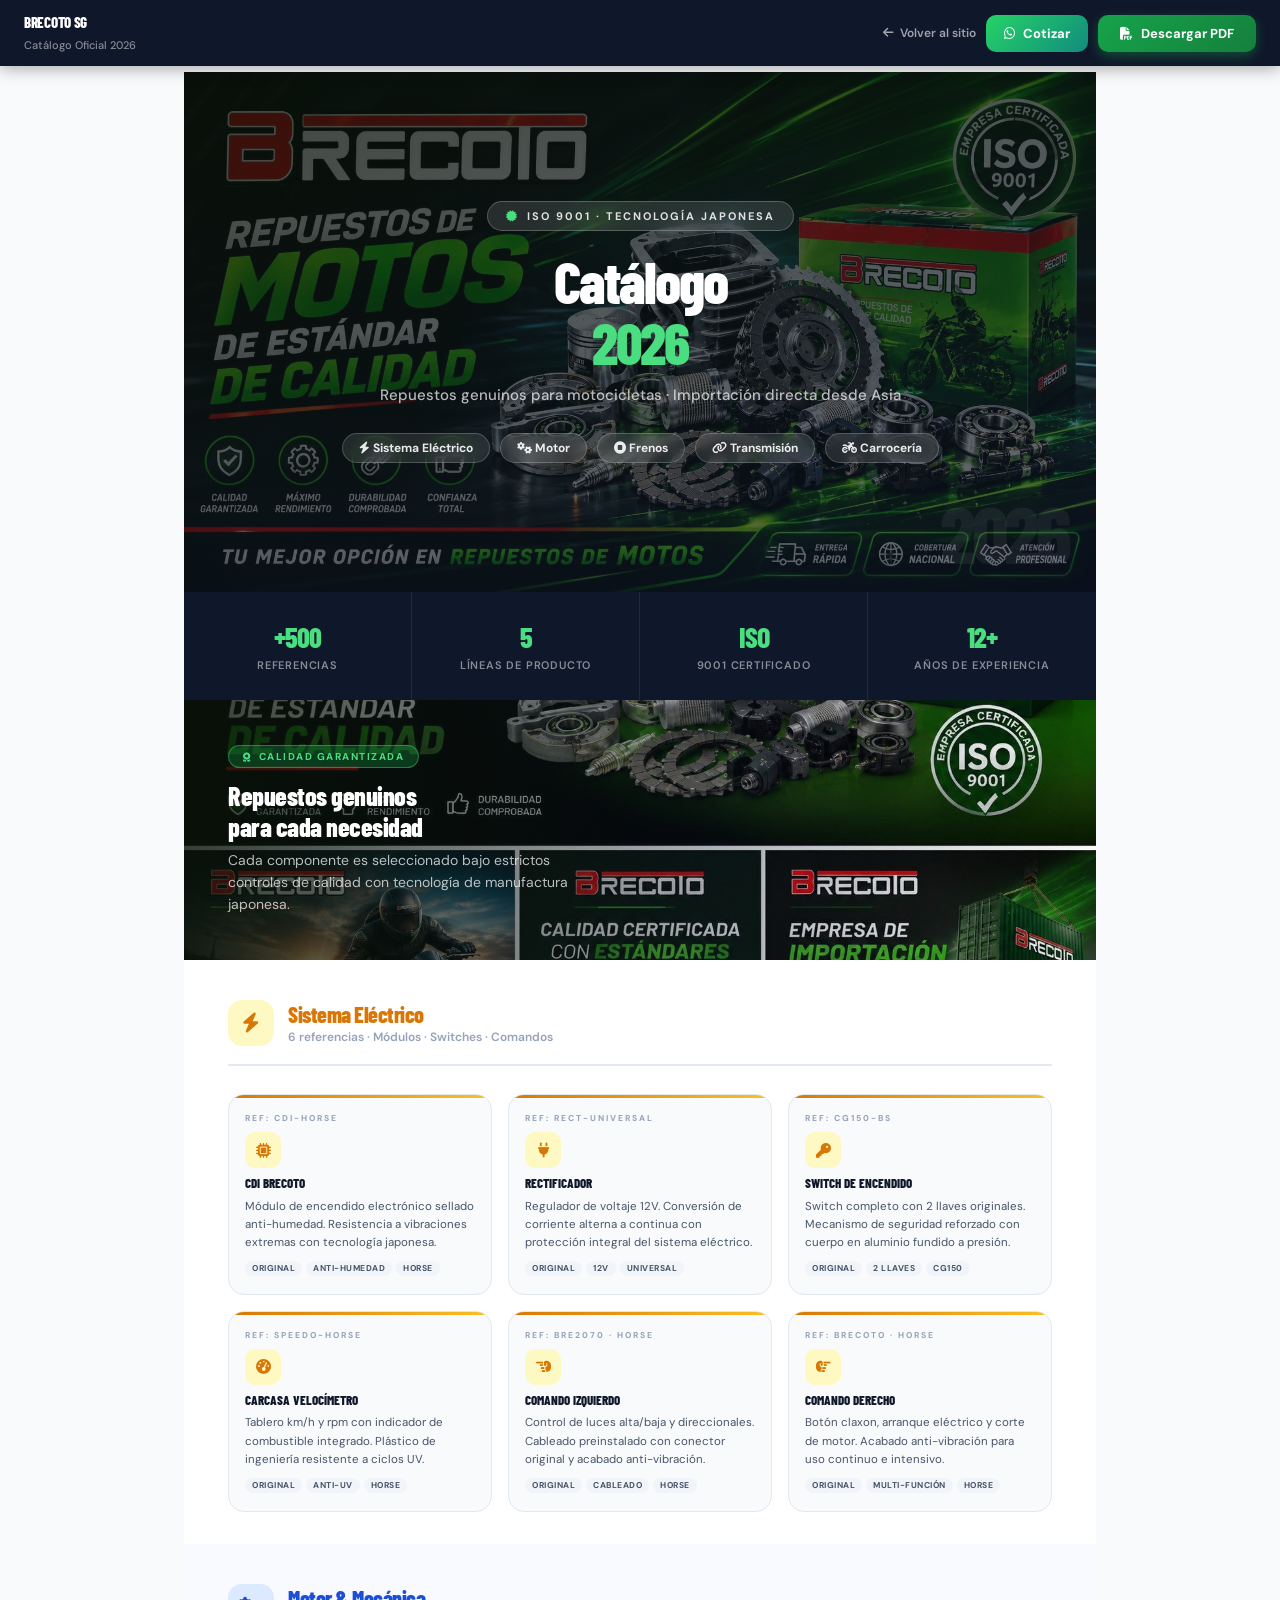
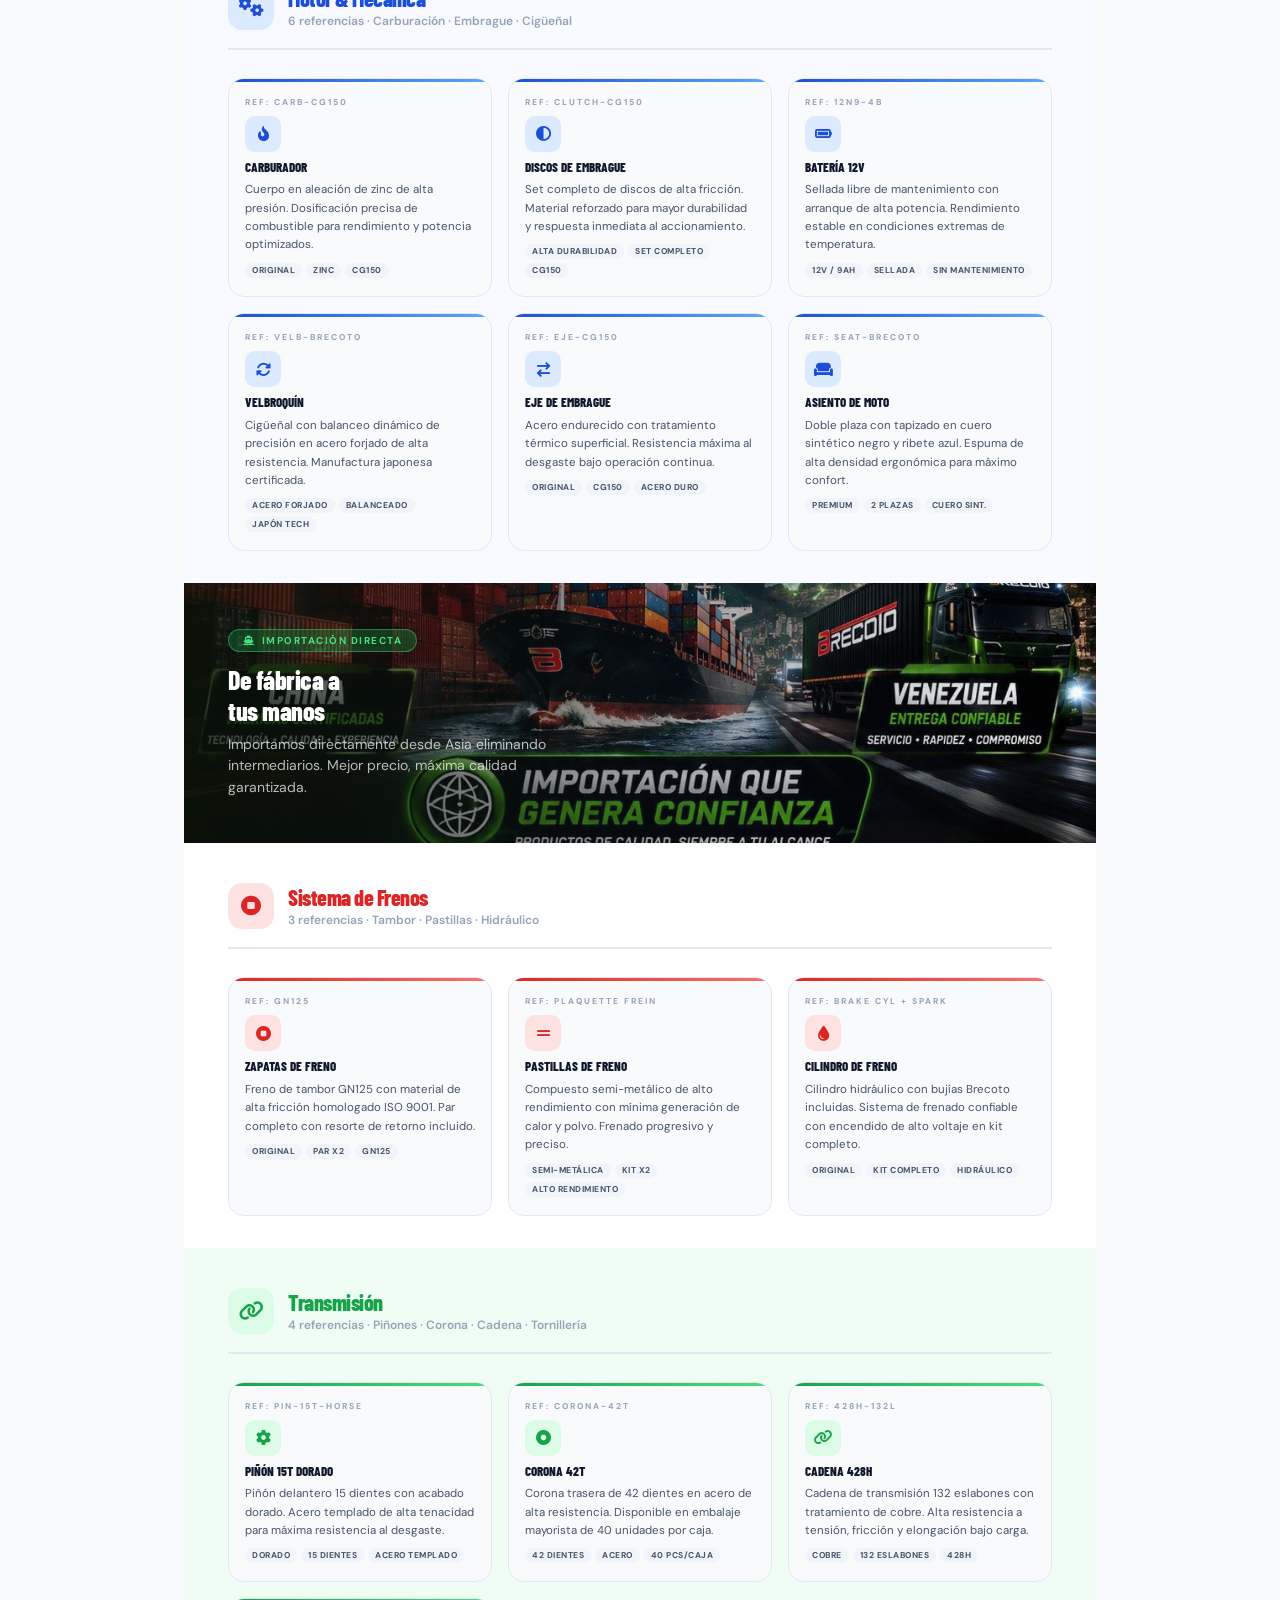
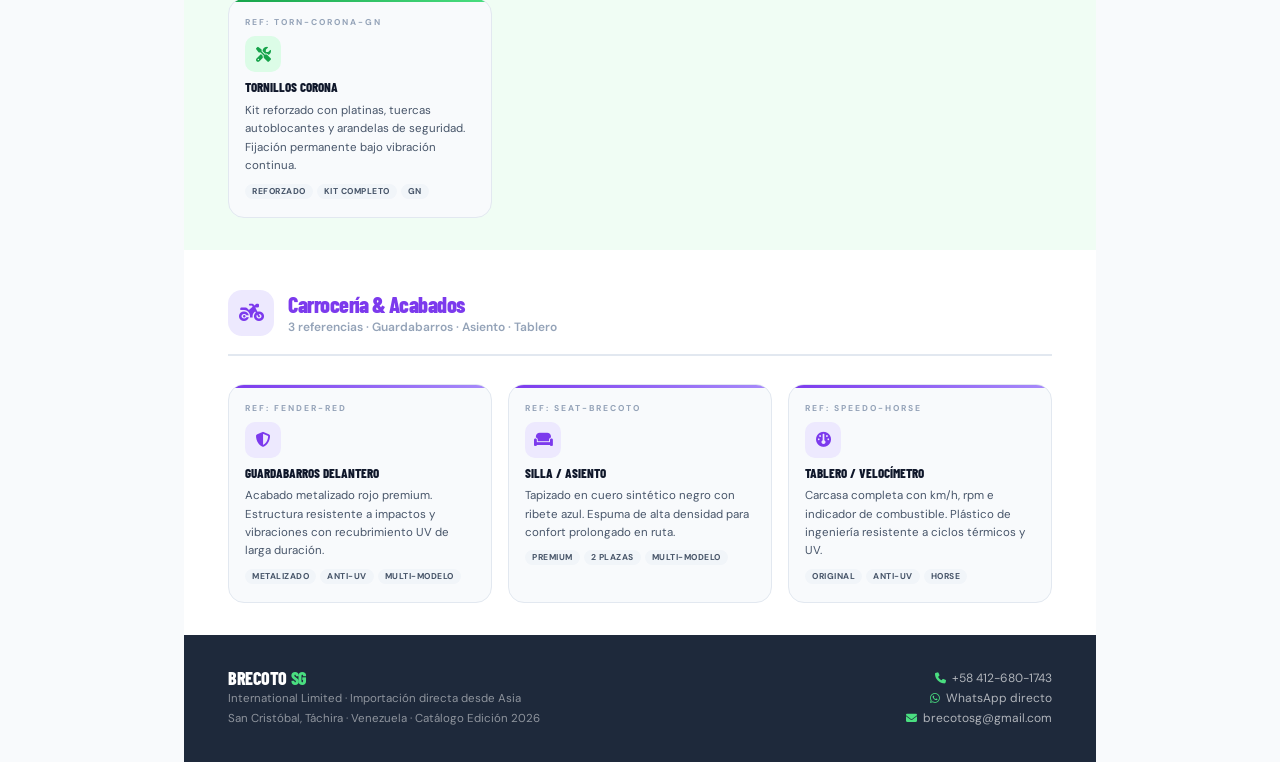
==== catalogo.html @ 3069112f "Upgrade fonts to Barlow Condensed + DM Sans for maximum visual impact - Headlines: Barlow Condensed " ====
<!DOCTYPE html>
<html lang="es">
<head>
<meta charset="UTF-8">
<meta name="viewport" content="width=device-width,initial-scale=1">
<title>Catálogo 2026 · BRECOTO SG International Limited</title>
<link rel="preconnect" href="https://fonts.googleapis.com">
<link href="https://fonts.googleapis.com/css2?family=Barlow+Condensed:wght@600;700;800;900&family=DM+Sans:opsz,wght@9..40,400;9..40,500;9..40,600;9..40,700&display=swap" rel="stylesheet">
<link rel="stylesheet" href="https://cdnjs.cloudflare.com/ajax/libs/font-awesome/6.5.0/css/all.min.css">
<style>
*{margin:0;padding:0;box-sizing:border-box;}
:root{
  --green:#16a34a;--green-d:#14532d;--green-l:#4ade80;
  --gold:#d97706;--gold-l:#fbbf24;
  --blue:#1d4ed8;--blue-l:#60a5fa;
  --red:#dc2626;--coral:#f87171;
  --purple:#7c3aed;--purple-l:#a78bfa;
  --ink:#0f172a;--ink2:#1e293b;--ink3:#475569;
  --gray:#94a3b8;--border:#e2e8f0;
  --bg:#f8fafc;--white:#fff;
}
body{font-family:'DM Sans',sans-serif;background:var(--bg);color:var(--ink);}

/* ── PRINT BAR (no aparece al imprimir) ── */
.print-bar{
  position:fixed;top:0;left:0;right:0;z-index:999;
  background:var(--ink);padding:12px 24px;
  display:flex;align-items:center;justify-content:space-between;gap:16px;
  box-shadow:0 2px 16px rgba(0,0,0,.35);
}
.print-bar-brand{display:flex;align-items:center;gap:10px;}
.print-bar-brand span{font-family:'Barlow Condensed',sans-serif;font-weight:800;font-size:15px;color:#fff;letter-spacing:-.3px;}
.print-bar-brand small{font-size:11px;color:rgba(255,255,255,.5);font-weight:500;}
.print-bar-actions{display:flex;gap:10px;align-items:center;}
.btn-pdf{
  display:inline-flex;align-items:center;gap:8px;
  background:linear-gradient(135deg,var(--green),#15803d);
  color:#fff;border:none;border-radius:10px;padding:10px 22px;
  font-family:'DM Sans',sans-serif;font-size:13px;font-weight:700;
  cursor:pointer;transition:all .2s;box-shadow:0 4px 12px rgba(22,163,74,.4);
}
.btn-pdf:hover{transform:translateY(-1px);box-shadow:0 6px 18px rgba(22,163,74,.5);}
.btn-wa{
  display:inline-flex;align-items:center;gap:8px;
  background:linear-gradient(135deg,#25d366,#128c7e);
  color:#fff;border:none;border-radius:10px;padding:10px 18px;
  font-family:'DM Sans',sans-serif;font-size:13px;font-weight:700;
  cursor:pointer;text-decoration:none;transition:all .2s;
}
.btn-wa:hover{transform:translateY(-1px);}
.btn-back{
  display:inline-flex;align-items:center;gap:6px;
  color:rgba(255,255,255,.6);font-size:12px;font-weight:600;
  text-decoration:none;transition:color .2s;
}
.btn-back:hover{color:#fff;}

/* ── CATALOG PAGES ── */
.catalog{padding-top:72px;}

/* PAGE */
.page{
  max-width:960px;margin:0 auto 0;padding:0 24px;
}
.page-inner{background:var(--white);border-radius:0;overflow:hidden;}

/* ── COVER ── */
.cover{
  position:relative;height:520px;display:flex;flex-direction:column;
  align-items:center;justify-content:center;text-align:center;overflow:hidden;
}
.cover-img{position:absolute;inset:0;width:100%;height:100%;object-fit:cover;}
.cover-overlay{
  position:absolute;inset:0;
  background:linear-gradient(160deg,rgba(10,20,10,.78) 0%,rgba(15,23,42,.62) 100%);
}
.cover-badge{
  position:relative;z-index:2;
  display:inline-flex;align-items:center;gap:8px;
  background:rgba(255,255,255,.12);border:1px solid rgba(255,255,255,.22);
  backdrop-filter:blur(8px);border-radius:999px;
  padding:7px 18px;font-size:11px;font-weight:700;color:rgba(255,255,255,.85);
  letter-spacing:2px;text-transform:uppercase;margin-bottom:20px;
}
.cover-badge i{color:var(--green-l);}
.cover h1{
  position:relative;z-index:2;
  font-family:'Barlow Condensed',sans-serif;font-size:clamp(36px,6vw,58px);font-weight:800;
  color:#fff;letter-spacing:-2px;line-height:1.05;margin-bottom:12px;
}
.cover h1 em{color:var(--green-l);font-style:normal;}
.cover-sub{
  position:relative;z-index:2;
  font-size:15px;color:rgba(255,255,255,.7);font-weight:500;margin-bottom:28px;
}
.cover-pills{position:relative;z-index:2;display:flex;gap:10px;flex-wrap:wrap;justify-content:center;}
.cover-pill{
  background:rgba(255,255,255,.1);border:1px solid rgba(255,255,255,.2);
  backdrop-filter:blur(6px);border-radius:999px;
  padding:6px 16px;font-size:12px;font-weight:700;color:rgba(255,255,255,.9);
}
.cover-year{
  position:absolute;bottom:20px;right:28px;z-index:2;
  font-family:'Barlow Condensed',sans-serif;font-size:80px;font-weight:800;
  color:rgba(255,255,255,.06);line-height:1;letter-spacing:-4px;
}

/* ── SECTION HEADER ── */
.cat-sec{padding:40px 44px 32px;}
.cat-sec-head{
  display:flex;align-items:center;gap:14px;margin-bottom:28px;
  padding-bottom:18px;border-bottom:2px solid var(--border);
}
.cat-sec-icon{
  width:46px;height:46px;border-radius:14px;
  display:flex;align-items:center;justify-content:center;font-size:20px;flex-shrink:0;
}
.cat-sec-title{font-family:'Barlow Condensed',sans-serif;font-size:22px;font-weight:800;letter-spacing:-.5px;}
.cat-sec-count{font-size:12px;font-weight:600;color:var(--gray);margin-top:2px;}

/* ── PRODUCT GRID ── */
.prod-grid{display:grid;grid-template-columns:repeat(3,1fr);gap:16px;}
.prod-card{
  border:1.5px solid var(--border);border-radius:16px;padding:18px 16px;
  position:relative;overflow:hidden;background:var(--bg);
}
.prod-card::before{
  content:'';position:absolute;top:0;left:0;right:0;height:3px;border-radius:16px 16px 0 0;
}
.prod-ref{font-size:8.5px;font-weight:700;letter-spacing:2px;text-transform:uppercase;color:var(--gray);margin-bottom:8px;}
.prod-icon-sm{width:36px;height:36px;border-radius:10px;display:flex;align-items:center;justify-content:center;font-size:15px;margin-bottom:8px;}
.prod-name{font-family:'Barlow Condensed',sans-serif;font-size:13px;font-weight:800;color:var(--ink);margin-bottom:6px;line-height:1.2;}
.prod-desc{font-size:11.5px;color:var(--ink3);line-height:1.6;margin-bottom:8px;}
.prod-tags{display:flex;gap:4px;flex-wrap:wrap;}
.prod-tag{font-size:8.5px;font-weight:700;letter-spacing:.5px;text-transform:uppercase;padding:2px 7px;border-radius:999px;background:#f1f5f9;color:var(--ink3);}

/* ── DIVIDER ── */
.page-div{height:32px;background:var(--bg);}

/* ── PHOTO BANNER ── */
.photo-strip{position:relative;height:260px;overflow:hidden;}
.photo-strip img{width:100%;height:100%;object-fit:cover;}
.photo-strip-overlay{
  position:absolute;inset:0;
  background:linear-gradient(90deg,rgba(10,20,10,.82) 0%,rgba(15,23,42,.3) 60%,transparent 100%);
  display:flex;align-items:center;padding:0 44px;
}
.photo-strip-txt h3{
  font-family:'Barlow Condensed',sans-serif;font-size:26px;font-weight:800;color:#fff;
  letter-spacing:-.5px;margin-bottom:8px;
}
.photo-strip-txt p{font-size:14px;color:rgba(255,255,255,.72);max-width:340px;line-height:1.55;}
.photo-strip-badge{
  display:inline-flex;align-items:center;gap:6px;margin-bottom:12px;
  background:rgba(22,163,74,.3);border:1px solid rgba(74,222,128,.4);
  border-radius:999px;padding:4px 14px;font-size:10px;font-weight:700;
  color:var(--green-l);letter-spacing:1.5px;text-transform:uppercase;
}

/* ── STATS ROW ── */
.stats-row{
  display:grid;grid-template-columns:repeat(4,1fr);gap:0;
  background:var(--ink);
}
.stat-cell{
  padding:28px 20px;text-align:center;border-right:1px solid rgba(255,255,255,.08);
}
.stat-cell:last-child{border-right:none;}
.stat-num{font-family:'Barlow Condensed',sans-serif;font-size:28px;font-weight:800;color:var(--green-l);letter-spacing:-1px;}
.stat-lbl{font-size:11px;font-weight:600;color:rgba(255,255,255,.5);text-transform:uppercase;letter-spacing:.8px;margin-top:4px;}

/* ── FOOTER PAGE ── */
.cat-footer{
  background:var(--ink2);padding:32px 44px;
  display:flex;align-items:center;justify-content:space-between;gap:20px;flex-wrap:wrap;
}
.cat-footer-brand{font-family:'Barlow Condensed',sans-serif;font-size:18px;font-weight:800;color:#fff;letter-spacing:-.3px;}
.cat-footer-brand span{color:var(--green-l);}
.cat-footer-info{font-size:11.5px;color:rgba(255,255,255,.5);line-height:1.8;}
.cat-footer-contacts{display:flex;flex-direction:column;gap:4px;text-align:right;}
.cat-footer-contacts a{font-size:12px;color:rgba(255,255,255,.65);text-decoration:none;display:flex;align-items:center;gap:6px;justify-content:flex-end;}
.cat-footer-contacts a i{color:var(--green-l);font-size:11px;}

/* ── COLOR THEMES per section ── */
.sec-electrico .cat-sec-icon{background:#fef9c3;color:var(--gold);}
.sec-electrico .cat-sec-title{color:var(--gold);}
.sec-electrico .prod-card::before{background:linear-gradient(90deg,var(--gold),var(--gold-l));}
.sec-electrico .prod-icon-sm{background:#fef9c3;color:var(--gold);}

.sec-motor .cat-sec-icon{background:#dbeafe;color:var(--blue);}
.sec-motor .cat-sec-title{color:var(--blue);}
.sec-motor .prod-card::before{background:linear-gradient(90deg,var(--blue),var(--blue-l));}
.sec-motor .prod-icon-sm{background:#dbeafe;color:var(--blue);}

.sec-frenos .cat-sec-icon{background:#fee2e2;color:var(--red);}
.sec-frenos .cat-sec-title{color:var(--red);}
.sec-frenos .prod-card::before{background:linear-gradient(90deg,var(--red),var(--coral));}
.sec-frenos .prod-icon-sm{background:#fee2e2;color:var(--red);}

.sec-transmision .cat-sec-icon{background:#dcfce7;color:var(--green);}
.sec-transmision .cat-sec-title{color:var(--green);}
.sec-transmision .prod-card::before{background:linear-gradient(90deg,var(--green),var(--green-l));}
.sec-transmision .prod-icon-sm{background:#dcfce7;color:var(--green);}

.sec-carroceria .cat-sec-icon{background:#ede9fe;color:var(--purple);}
.sec-carroceria .cat-sec-title{color:var(--purple);}
.sec-carroceria .prod-card::before{background:linear-gradient(90deg,var(--purple),var(--purple-l));}
.sec-carroceria .prod-icon-sm{background:#ede9fe;color:var(--purple);}

/* ══════════ PRINT STYLES ══════════ */
@media print{
  .print-bar{display:none!important;}
  .catalog{padding-top:0;}
  body{background:#fff;}
  .page{max-width:100%;padding:0;}
  .page-inner{border-radius:0;}
  .page-div{display:none;}
  .cat-sec{padding:28px 36px 22px;}
  .prod-grid{grid-template-columns:repeat(3,1fr);gap:12px;}
  .cover{height:420px;}
  .stats-row{break-inside:avoid;}
  .cat-sec{break-inside:avoid;}
  .photo-strip{height:200px;break-inside:avoid;}
  @page{margin:0;size:A4;}
}

@media(max-width:700px){
  .prod-grid{grid-template-columns:1fr 1fr;}
  .stats-row{grid-template-columns:1fr 1fr;}
  .cat-sec{padding:28px 24px 20px;}
  .photo-strip-overlay{padding:0 24px;}
  .cat-footer{flex-direction:column;text-align:center;}
  .cat-footer-contacts{text-align:center;}
  .cat-footer-contacts a{justify-content:center;}
}
@media(max-width:500px){
  .print-bar{flex-wrap:wrap;gap:8px;padding:10px 14px;}
  .print-bar-actions{gap:6px;flex-wrap:wrap;}
  .btn-pdf,.btn-wa{padding:8px 14px;font-size:12px;}
  .btn-back{font-size:11px;}
  .cover{height:280px;}
  .cover h1{font-size:clamp(28px,8vw,42px);letter-spacing:-1px;}
  .cover-sub{font-size:13px;}
  .cover-pills{gap:6px;}
  .cover-pill{font-size:10px;padding:4px 10px;}
  .stats-row{grid-template-columns:1fr 1fr;}
  .stat-cell{padding:18px 12px;}
  .stat-num{font-size:20px;}
  .prod-grid{grid-template-columns:1fr;}
  .cat-sec{padding:22px 16px 18px;}
  .cat-sec-title{font-size:18px;}
  .photo-strip{height:180px;}
  .photo-strip-txt h3{font-size:18px;}
  .photo-strip-overlay{padding:0 16px;}
  .cat-footer{padding:24px 20px;}
  .catalog{padding-top:100px;}
}
</style>
</head>
<body>

<!-- ── BARRA FIJA ── -->
<div class="print-bar">
  <div class="print-bar-brand">
    <div>
      <span>BRECOTO SG</span><br>
      <small>Catálogo Oficial 2026</small>
    </div>
  </div>
  <div class="print-bar-actions">
    <a href="index.html" class="btn-back"><i class="fas fa-arrow-left"></i> Volver al sitio</a>
    <a href="https://wa.me/584126801743?text=Hola%20BRECOTO%2C%20solicito%20el%20Cat%C3%A1logo%202026%20con%20precios%20mayoristas%20y%20disponibilidad%20de%20stock." target="_blank" class="btn-wa"><i class="fab fa-whatsapp"></i> Cotizar</a>
    <button class="btn-pdf" onclick="window.print()"><i class="fas fa-file-pdf"></i> Descargar PDF</button>
  </div>
</div>

<div class="catalog">
<div class="page">
<div class="page-inner">

  <!-- ══ PORTADA ══ -->
  <div class="cover">
    <img src="images/banner.jpg" alt="BRECOTO banner" class="cover-img">
    <div class="cover-overlay"></div>
    <div class="cover-badge"><i class="fas fa-certificate"></i> ISO 9001 · Tecnología Japonesa</div>
    <h1>Catálogo<br><em>2026</em></h1>
    <p class="cover-sub">Repuestos genuinos para motocicletas · Importación directa desde Asia</p>
    <div class="cover-pills">
      <span class="cover-pill"><i class="fas fa-bolt"></i> Sistema Eléctrico</span>
      <span class="cover-pill"><i class="fas fa-gears"></i> Motor</span>
      <span class="cover-pill"><i class="fas fa-circle-stop"></i> Frenos</span>
      <span class="cover-pill"><i class="fas fa-link"></i> Transmisión</span>
      <span class="cover-pill"><i class="fas fa-motorcycle"></i> Carrocería</span>
    </div>
    <div class="cover-year">2026</div>
  </div>

  <!-- ══ STATS ══ -->
  <div class="stats-row">
    <div class="stat-cell"><div class="stat-num">+500</div><div class="stat-lbl">Referencias</div></div>
    <div class="stat-cell"><div class="stat-num">5</div><div class="stat-lbl">Líneas de producto</div></div>
    <div class="stat-cell"><div class="stat-num">ISO</div><div class="stat-lbl">9001 Certificado</div></div>
    <div class="stat-cell"><div class="stat-num">12+</div><div class="stat-lbl">Años de experiencia</div></div>
  </div>

  <!-- ══ FOTO GALERÍA ══ -->
  <div class="photo-strip">
    <img src="images/galeria.jpg" alt="Galería de productos BRECOTO">
    <div class="photo-strip-overlay">
      <div class="photo-strip-txt">
        <div class="photo-strip-badge"><i class="fas fa-award"></i> Calidad Garantizada</div>
        <h3>Repuestos genuinos<br>para cada necesidad</h3>
        <p>Cada componente es seleccionado bajo estrictos controles de calidad con tecnología de manufactura japonesa.</p>
      </div>
    </div>
  </div>

  <!-- ══ ELÉCTRICO ══ -->
  <div class="cat-sec sec-electrico">
    <div class="cat-sec-head">
      <div class="cat-sec-icon"><i class="fas fa-bolt"></i></div>
      <div>
        <div class="cat-sec-title">Sistema Eléctrico</div>
        <div class="cat-sec-count">6 referencias · Módulos · Switches · Comandos</div>
      </div>
    </div>
    <div class="prod-grid">
      <div class="prod-card">
        <div class="prod-ref">REF: CDI-HORSE</div>
        <div class="prod-icon-sm"><i class="fas fa-microchip"></i></div>
        <div class="prod-name">CDI BRECOTO</div>
        <p class="prod-desc">Módulo de encendido electrónico sellado anti-humedad. Resistencia a vibraciones extremas con tecnología japonesa.</p>
        <div class="prod-tags"><span class="prod-tag">Original</span><span class="prod-tag">Anti-Humedad</span><span class="prod-tag">Horse</span></div>
      </div>
      <div class="prod-card">
        <div class="prod-ref">REF: RECT-UNIVERSAL</div>
        <div class="prod-icon-sm"><i class="fas fa-plug"></i></div>
        <div class="prod-name">RECTIFICADOR</div>
        <p class="prod-desc">Regulador de voltaje 12V. Conversión de corriente alterna a continua con protección integral del sistema eléctrico.</p>
        <div class="prod-tags"><span class="prod-tag">Original</span><span class="prod-tag">12V</span><span class="prod-tag">Universal</span></div>
      </div>
      <div class="prod-card">
        <div class="prod-ref">REF: CG150-BS</div>
        <div class="prod-icon-sm"><i class="fas fa-key"></i></div>
        <div class="prod-name">SWITCH DE ENCENDIDO</div>
        <p class="prod-desc">Switch completo con 2 llaves originales. Mecanismo de seguridad reforzado con cuerpo en aluminio fundido a presión.</p>
        <div class="prod-tags"><span class="prod-tag">Original</span><span class="prod-tag">2 Llaves</span><span class="prod-tag">CG150</span></div>
      </div>
      <div class="prod-card">
        <div class="prod-ref">REF: SPEEDO-HORSE</div>
        <div class="prod-icon-sm"><i class="fas fa-gauge-high"></i></div>
        <div class="prod-name">CARCASA VELOCÍMETRO</div>
        <p class="prod-desc">Tablero km/h y rpm con indicador de combustible integrado. Plástico de ingeniería resistente a ciclos UV.</p>
        <div class="prod-tags"><span class="prod-tag">Original</span><span class="prod-tag">Anti-UV</span><span class="prod-tag">Horse</span></div>
      </div>
      <div class="prod-card">
        <div class="prod-ref">REF: BRE2070 · HORSE</div>
        <div class="prod-icon-sm"><i class="fas fa-hand-point-left"></i></div>
        <div class="prod-name">COMANDO IZQUIERDO</div>
        <p class="prod-desc">Control de luces alta/baja y direccionales. Cableado preinstalado con conector original y acabado anti-vibración.</p>
        <div class="prod-tags"><span class="prod-tag">Original</span><span class="prod-tag">Cableado</span><span class="prod-tag">Horse</span></div>
      </div>
      <div class="prod-card">
        <div class="prod-ref">REF: BRECOTO · HORSE</div>
        <div class="prod-icon-sm"><i class="fas fa-hand-point-right"></i></div>
        <div class="prod-name">COMANDO DERECHO</div>
        <p class="prod-desc">Botón claxon, arranque eléctrico y corte de motor. Acabado anti-vibración para uso continuo e intensivo.</p>
        <div class="prod-tags"><span class="prod-tag">Original</span><span class="prod-tag">Multi-función</span><span class="prod-tag">Horse</span></div>
      </div>
    </div>
  </div>

  <!-- ══ MOTOR ══ -->
  <div class="cat-sec sec-motor" style="background:#f8faff;">
    <div class="cat-sec-head">
      <div class="cat-sec-icon"><i class="fas fa-gears"></i></div>
      <div>
        <div class="cat-sec-title">Motor & Mecánica</div>
        <div class="cat-sec-count">6 referencias · Carburación · Embrague · Cigüeñal</div>
      </div>
    </div>
    <div class="prod-grid">
      <div class="prod-card">
        <div class="prod-ref">REF: CARB-CG150</div>
        <div class="prod-icon-sm"><i class="fas fa-fire-flame-curved"></i></div>
        <div class="prod-name">CARBURADOR</div>
        <p class="prod-desc">Cuerpo en aleación de zinc de alta presión. Dosificación precisa de combustible para rendimiento y potencia optimizados.</p>
        <div class="prod-tags"><span class="prod-tag">Original</span><span class="prod-tag">Zinc</span><span class="prod-tag">CG150</span></div>
      </div>
      <div class="prod-card">
        <div class="prod-ref">REF: CLUTCH-CG150</div>
        <div class="prod-icon-sm"><i class="fas fa-circle-half-stroke"></i></div>
        <div class="prod-name">DISCOS DE EMBRAGUE</div>
        <p class="prod-desc">Set completo de discos de alta fricción. Material reforzado para mayor durabilidad y respuesta inmediata al accionamiento.</p>
        <div class="prod-tags"><span class="prod-tag">Alta Durabilidad</span><span class="prod-tag">Set Completo</span><span class="prod-tag">CG150</span></div>
      </div>
      <div class="prod-card">
        <div class="prod-ref">REF: 12N9-4B</div>
        <div class="prod-icon-sm"><i class="fas fa-battery-full"></i></div>
        <div class="prod-name">BATERÍA 12V</div>
        <p class="prod-desc">Sellada libre de mantenimiento con arranque de alta potencia. Rendimiento estable en condiciones extremas de temperatura.</p>
        <div class="prod-tags"><span class="prod-tag">12V / 9Ah</span><span class="prod-tag">Sellada</span><span class="prod-tag">Sin Mantenimiento</span></div>
      </div>
      <div class="prod-card">
        <div class="prod-ref">REF: VELB-BRECOTO</div>
        <div class="prod-icon-sm"><i class="fas fa-rotate"></i></div>
        <div class="prod-name">VELBROQUÍN</div>
        <p class="prod-desc">Cigüeñal con balanceo dinámico de precisión en acero forjado de alta resistencia. Manufactura japonesa certificada.</p>
        <div class="prod-tags"><span class="prod-tag">Acero Forjado</span><span class="prod-tag">Balanceado</span><span class="prod-tag">Japón Tech</span></div>
      </div>
      <div class="prod-card">
        <div class="prod-ref">REF: EJE-CG150</div>
        <div class="prod-icon-sm"><i class="fas fa-arrow-right-arrow-left"></i></div>
        <div class="prod-name">EJE DE EMBRAGUE</div>
        <p class="prod-desc">Acero endurecido con tratamiento térmico superficial. Resistencia máxima al desgaste bajo operación continua.</p>
        <div class="prod-tags"><span class="prod-tag">Original</span><span class="prod-tag">CG150</span><span class="prod-tag">Acero Duro</span></div>
      </div>
      <div class="prod-card">
        <div class="prod-ref">REF: SEAT-BRECOTO</div>
        <div class="prod-icon-sm"><i class="fas fa-couch"></i></div>
        <div class="prod-name">ASIENTO DE MOTO</div>
        <p class="prod-desc">Doble plaza con tapizado en cuero sintético negro y ribete azul. Espuma de alta densidad ergonómica para máximo confort.</p>
        <div class="prod-tags"><span class="prod-tag">Premium</span><span class="prod-tag">2 Plazas</span><span class="prod-tag">Cuero Sint.</span></div>
      </div>
    </div>
  </div>

  <!-- ══ FOTO IMPORTACIÓN ══ -->
  <div class="photo-strip">
    <img src="images/importacion.jpg" alt="Importación BRECOTO">
    <div class="photo-strip-overlay">
      <div class="photo-strip-txt">
        <div class="photo-strip-badge"><i class="fas fa-ship"></i> Importación Directa</div>
        <h3>De fábrica a<br>tus manos</h3>
        <p>Importamos directamente desde Asia eliminando intermediarios. Mejor precio, máxima calidad garantizada.</p>
      </div>
    </div>
  </div>

  <!-- ══ FRENOS ══ -->
  <div class="cat-sec sec-frenos">
    <div class="cat-sec-head">
      <div class="cat-sec-icon"><i class="fas fa-circle-stop"></i></div>
      <div>
        <div class="cat-sec-title">Sistema de Frenos</div>
        <div class="cat-sec-count">3 referencias · Tambor · Pastillas · Hidráulico</div>
      </div>
    </div>
    <div class="prod-grid">
      <div class="prod-card">
        <div class="prod-ref">REF: GN125</div>
        <div class="prod-icon-sm"><i class="fas fa-circle-stop"></i></div>
        <div class="prod-name">ZAPATAS DE FRENO</div>
        <p class="prod-desc">Freno de tambor GN125 con material de alta fricción homologado ISO 9001. Par completo con resorte de retorno incluido.</p>
        <div class="prod-tags"><span class="prod-tag">Original</span><span class="prod-tag">Par x2</span><span class="prod-tag">GN125</span></div>
      </div>
      <div class="prod-card">
        <div class="prod-ref">REF: PLAQUETTE FREIN</div>
        <div class="prod-icon-sm"><i class="fas fa-grip-lines"></i></div>
        <div class="prod-name">PASTILLAS DE FRENO</div>
        <p class="prod-desc">Compuesto semi-metálico de alto rendimiento con mínima generación de calor y polvo. Frenado progresivo y preciso.</p>
        <div class="prod-tags"><span class="prod-tag">Semi-Metálica</span><span class="prod-tag">Kit x2</span><span class="prod-tag">Alto Rendimiento</span></div>
      </div>
      <div class="prod-card">
        <div class="prod-ref">REF: BRAKE CYL + SPARK</div>
        <div class="prod-icon-sm"><i class="fas fa-droplet"></i></div>
        <div class="prod-name">CILINDRO DE FRENO</div>
        <p class="prod-desc">Cilindro hidráulico con bujías Brecoto incluidas. Sistema de frenado confiable con encendido de alto voltaje en kit completo.</p>
        <div class="prod-tags"><span class="prod-tag">Original</span><span class="prod-tag">Kit Completo</span><span class="prod-tag">Hidráulico</span></div>
      </div>
    </div>
  </div>

  <!-- ══ TRANSMISIÓN ══ -->
  <div class="cat-sec sec-transmision" style="background:#f0fdf4;">
    <div class="cat-sec-head">
      <div class="cat-sec-icon"><i class="fas fa-link"></i></div>
      <div>
        <div class="cat-sec-title">Transmisión</div>
        <div class="cat-sec-count">4 referencias · Piñones · Corona · Cadena · Tornillería</div>
      </div>
    </div>
    <div class="prod-grid">
      <div class="prod-card">
        <div class="prod-ref">REF: PIN-15T-HORSE</div>
        <div class="prod-icon-sm"><i class="fas fa-gear"></i></div>
        <div class="prod-name">PIÑÓN 15T DORADO</div>
        <p class="prod-desc">Piñón delantero 15 dientes con acabado dorado. Acero templado de alta tenacidad para máxima resistencia al desgaste.</p>
        <div class="prod-tags"><span class="prod-tag">Dorado</span><span class="prod-tag">15 Dientes</span><span class="prod-tag">Acero Templado</span></div>
      </div>
      <div class="prod-card">
        <div class="prod-ref">REF: CORONA-42T</div>
        <div class="prod-icon-sm"><i class="fas fa-circle-dot"></i></div>
        <div class="prod-name">CORONA 42T</div>
        <p class="prod-desc">Corona trasera de 42 dientes en acero de alta resistencia. Disponible en embalaje mayorista de 40 unidades por caja.</p>
        <div class="prod-tags"><span class="prod-tag">42 Dientes</span><span class="prod-tag">Acero</span><span class="prod-tag">40 PCS/Caja</span></div>
      </div>
      <div class="prod-card">
        <div class="prod-ref">REF: 428H-132L</div>
        <div class="prod-icon-sm"><i class="fas fa-link"></i></div>
        <div class="prod-name">CADENA 428H</div>
        <p class="prod-desc">Cadena de transmisión 132 eslabones con tratamiento de cobre. Alta resistencia a tensión, fricción y elongación bajo carga.</p>
        <div class="prod-tags"><span class="prod-tag">Cobre</span><span class="prod-tag">132 Eslabones</span><span class="prod-tag">428H</span></div>
      </div>
      <div class="prod-card">
        <div class="prod-ref">REF: TORN-CORONA-GN</div>
        <div class="prod-icon-sm"><i class="fas fa-screwdriver-wrench"></i></div>
        <div class="prod-name">TORNILLOS CORONA</div>
        <p class="prod-desc">Kit reforzado con platinas, tuercas autoblocantes y arandelas de seguridad. Fijación permanente bajo vibración continua.</p>
        <div class="prod-tags"><span class="prod-tag">Reforzado</span><span class="prod-tag">Kit Completo</span><span class="prod-tag">GN</span></div>
      </div>
    </div>
  </div>

  <!-- ══ CARROCERÍA ══ -->
  <div class="cat-sec sec-carroceria">
    <div class="cat-sec-head">
      <div class="cat-sec-icon"><i class="fas fa-motorcycle"></i></div>
      <div>
        <div class="cat-sec-title">Carrocería & Acabados</div>
        <div class="cat-sec-count">3 referencias · Guardabarros · Asiento · Tablero</div>
      </div>
    </div>
    <div class="prod-grid">
      <div class="prod-card">
        <div class="prod-ref">REF: FENDER-RED</div>
        <div class="prod-icon-sm"><i class="fas fa-shield-halved"></i></div>
        <div class="prod-name">GUARDABARROS DELANTERO</div>
        <p class="prod-desc">Acabado metalizado rojo premium. Estructura resistente a impactos y vibraciones con recubrimiento UV de larga duración.</p>
        <div class="prod-tags"><span class="prod-tag">Metalizado</span><span class="prod-tag">Anti-UV</span><span class="prod-tag">Multi-Modelo</span></div>
      </div>
      <div class="prod-card">
        <div class="prod-ref">REF: SEAT-BRECOTO</div>
        <div class="prod-icon-sm"><i class="fas fa-couch"></i></div>
        <div class="prod-name">SILLA / ASIENTO</div>
        <p class="prod-desc">Tapizado en cuero sintético negro con ribete azul. Espuma de alta densidad para confort prolongado en ruta.</p>
        <div class="prod-tags"><span class="prod-tag">Premium</span><span class="prod-tag">2 Plazas</span><span class="prod-tag">Multi-Modelo</span></div>
      </div>
      <div class="prod-card">
        <div class="prod-ref">REF: SPEEDO-HORSE</div>
        <div class="prod-icon-sm"><i class="fas fa-gauge"></i></div>
        <div class="prod-name">TABLERO / VELOCÍMETRO</div>
        <p class="prod-desc">Carcasa completa con km/h, rpm e indicador de combustible. Plástico de ingeniería resistente a ciclos térmicos y UV.</p>
        <div class="prod-tags"><span class="prod-tag">Original</span><span class="prod-tag">Anti-UV</span><span class="prod-tag">Horse</span></div>
      </div>
    </div>
  </div>

  <!-- ══ PIE DE CATÁLOGO ══ -->
  <div class="cat-footer">
    <div>
      <div class="cat-footer-brand">BRECOTO <span>SG</span></div>
      <div class="cat-footer-info">
        International Limited · Importación directa desde Asia<br>
        San Cristóbal, Táchira · Venezuela · Catálogo Edición 2026
      </div>
    </div>
    <div class="cat-footer-contacts">
      <a href="tel:+584126801743"><i class="fas fa-phone"></i> +58 412-680-1743</a>
      <a href="https://wa.me/584126801743" target="_blank"><i class="fab fa-whatsapp"></i> WhatsApp directo</a>
      <a href="mailto:brecotosg@gmail.com"><i class="fas fa-envelope"></i> brecotosg@gmail.com</a>
    </div>
  </div>

</div><!-- /page-inner -->
</div><!-- /page -->
</div><!-- /catalog -->

</body>
</html>
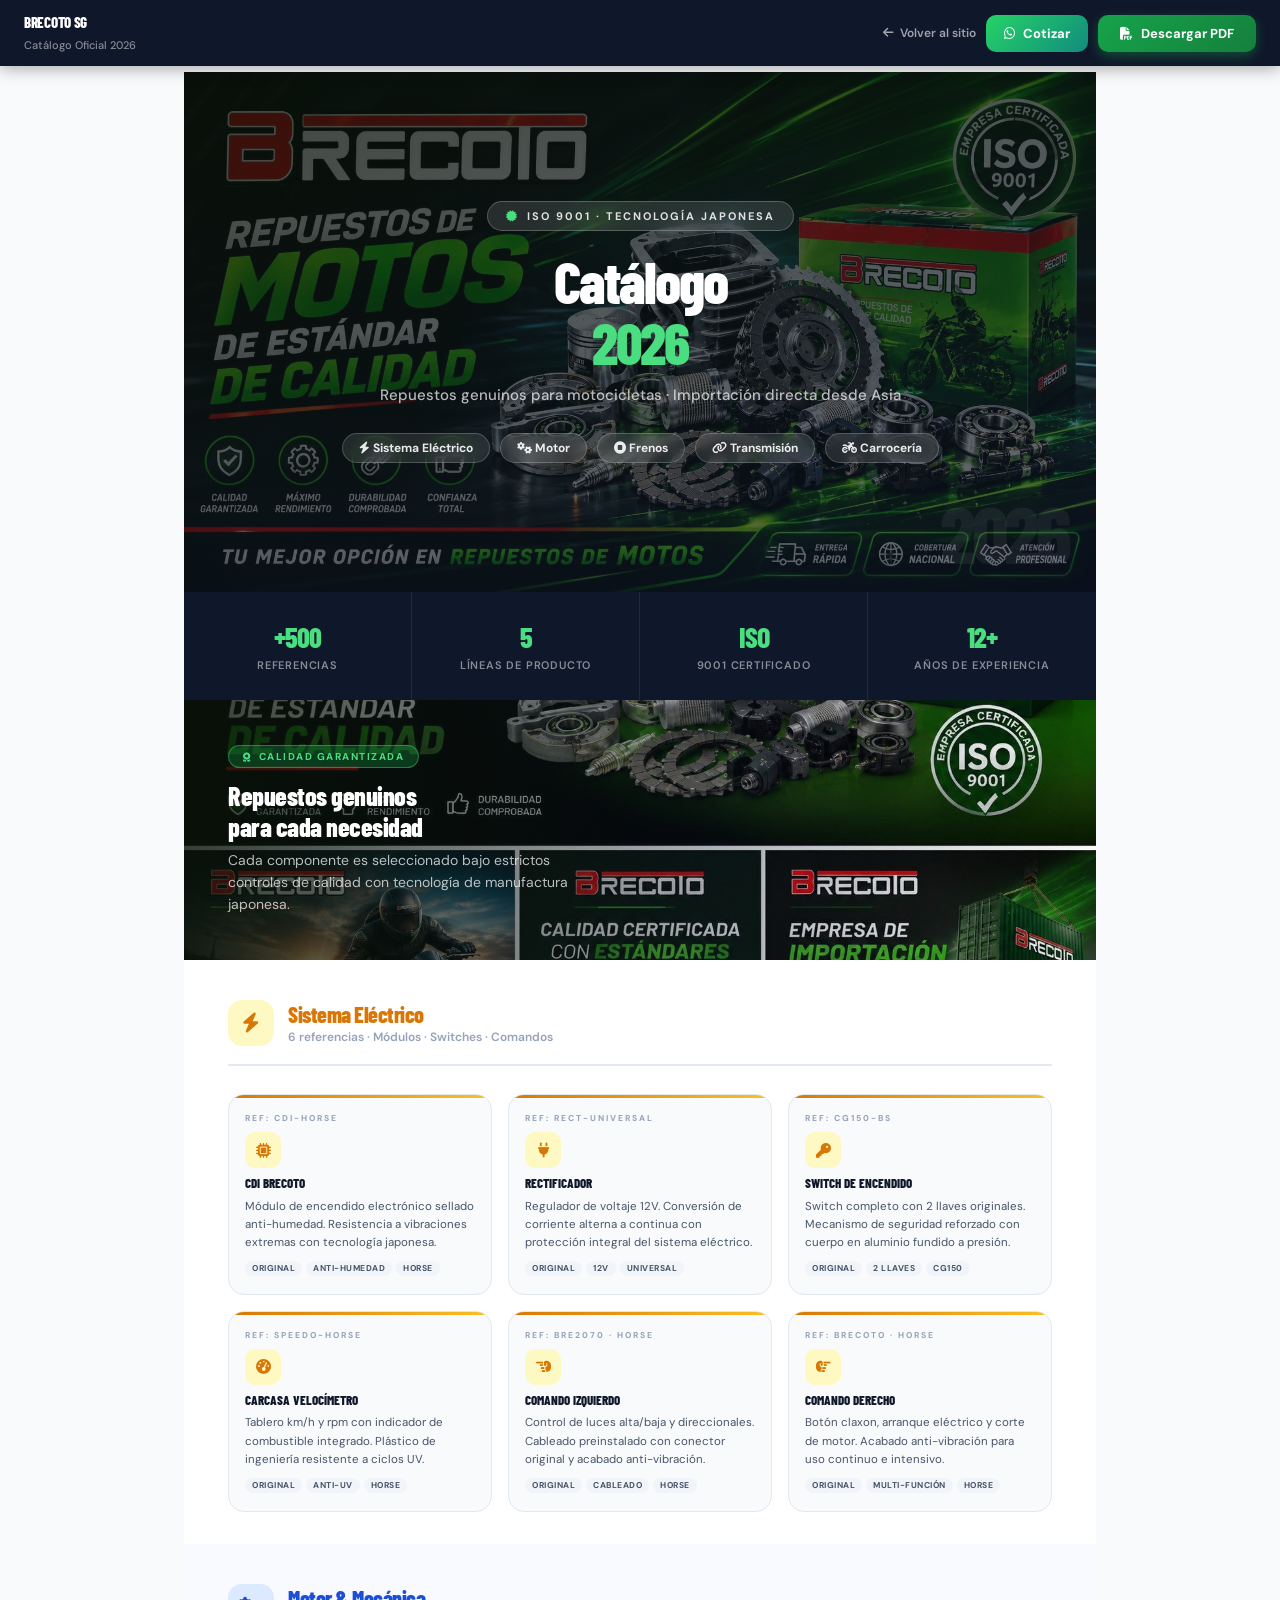
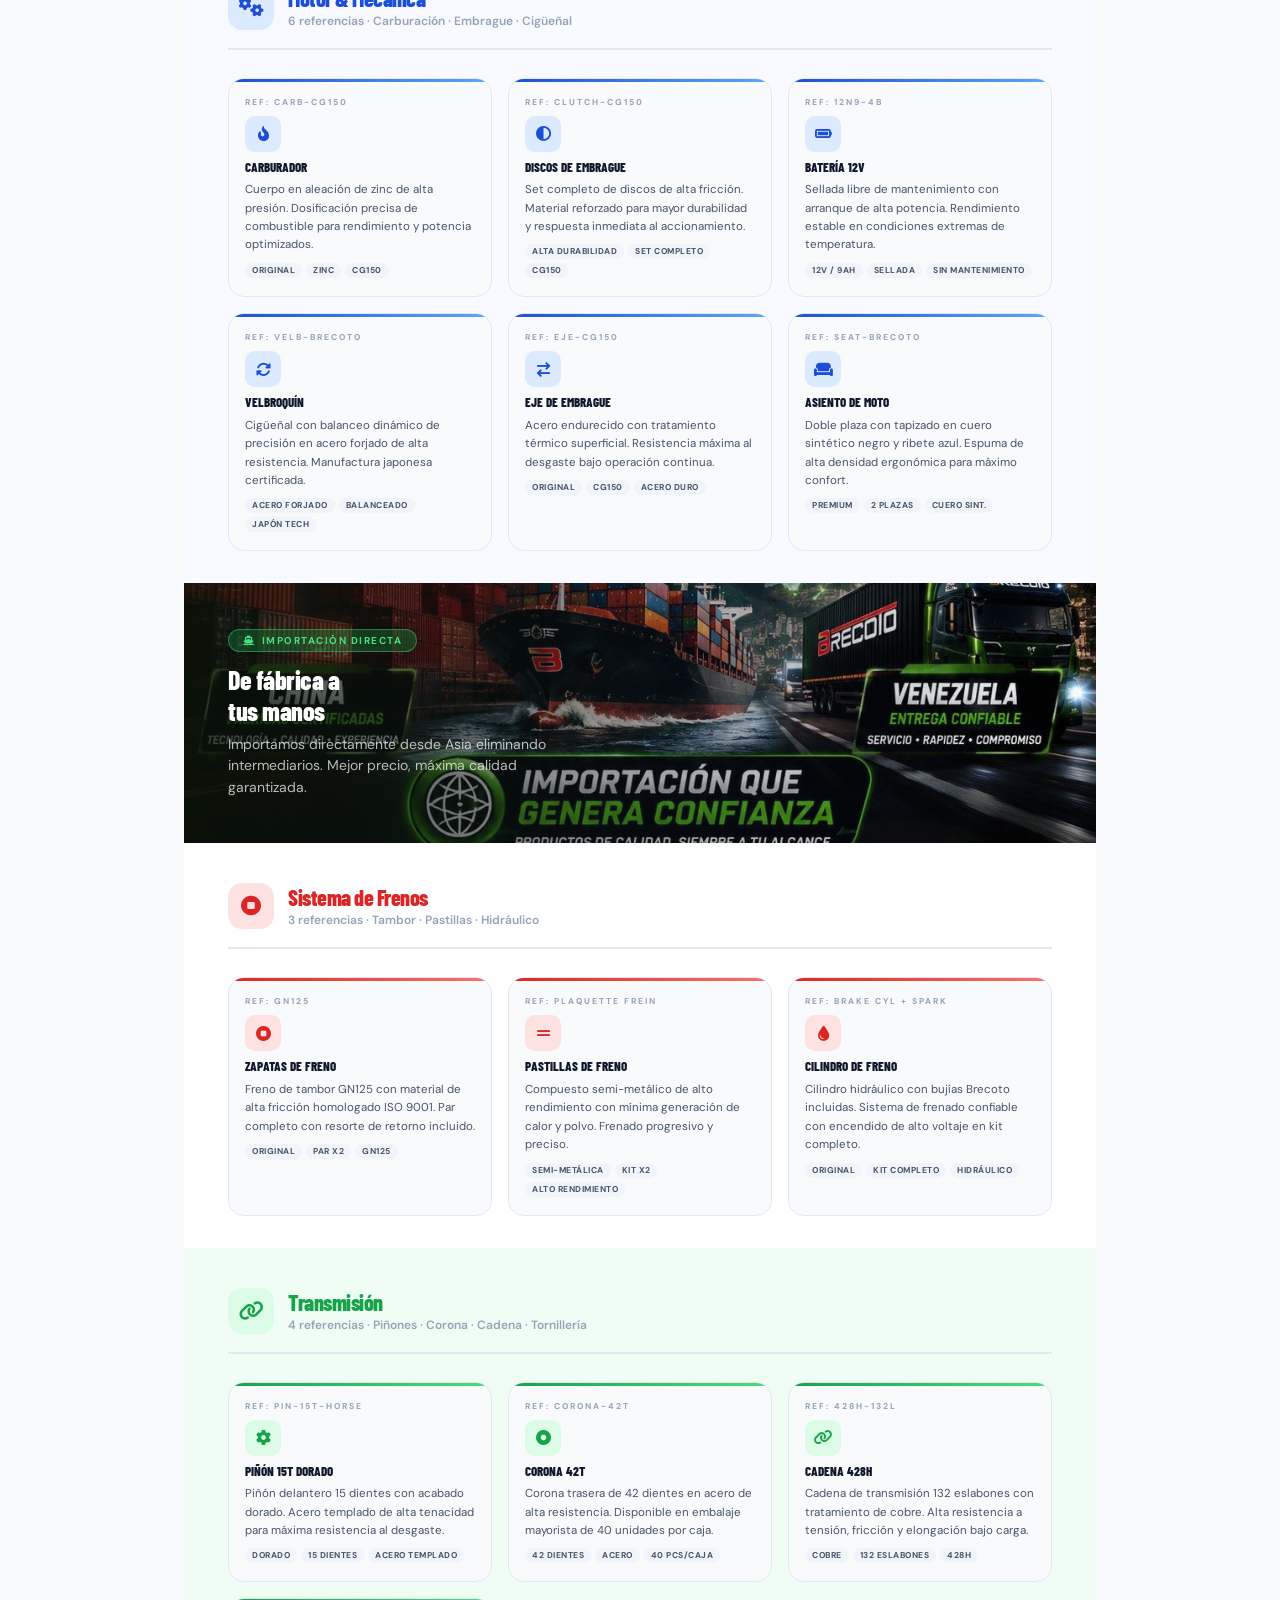
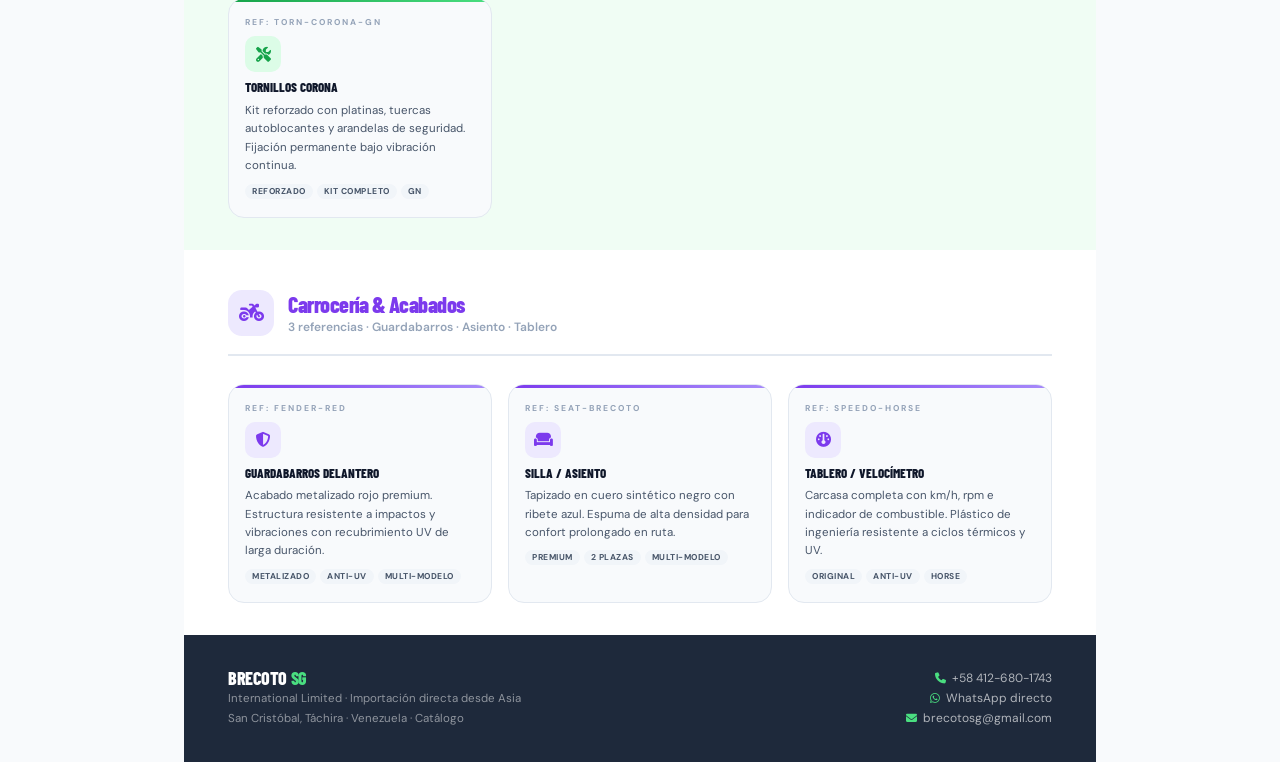
==== commit ad3c889c: "Remove "Edición 2026" from catalog footer https://claude.ai/code/session_01VnVDGsS3FSdgJqH1uJAHk1" ====
--- a/catalogo.html
+++ b/catalogo.html
@@ -552,7 +552,7 @@
       <div class="cat-footer-brand">BRECOTO <span>SG</span></div>
       <div class="cat-footer-info">
         International Limited · Importación directa desde Asia<br>
-        San Cristóbal, Táchira · Venezuela · Catálogo Edición 2026
+        San Cristóbal, Táchira · Venezuela · Catálogo
       </div>
     </div>
     <div class="cat-footer-contacts">
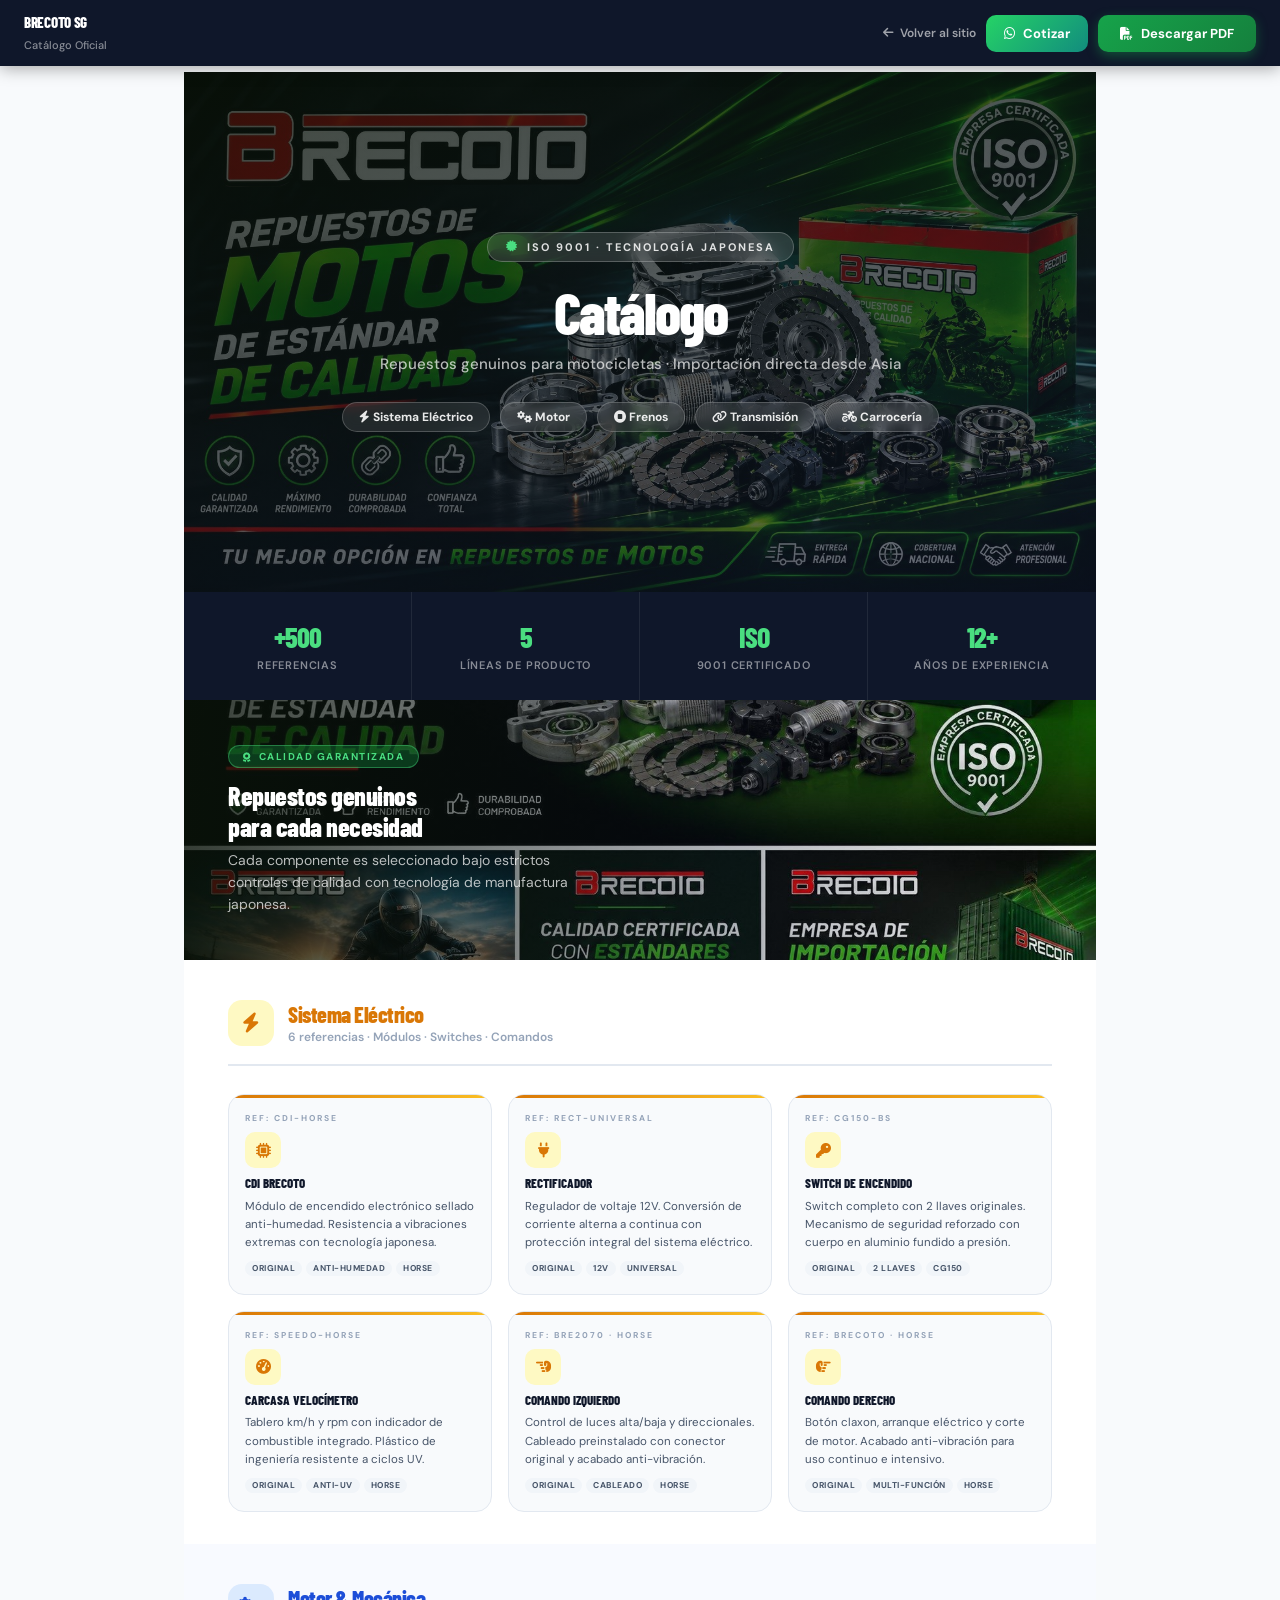
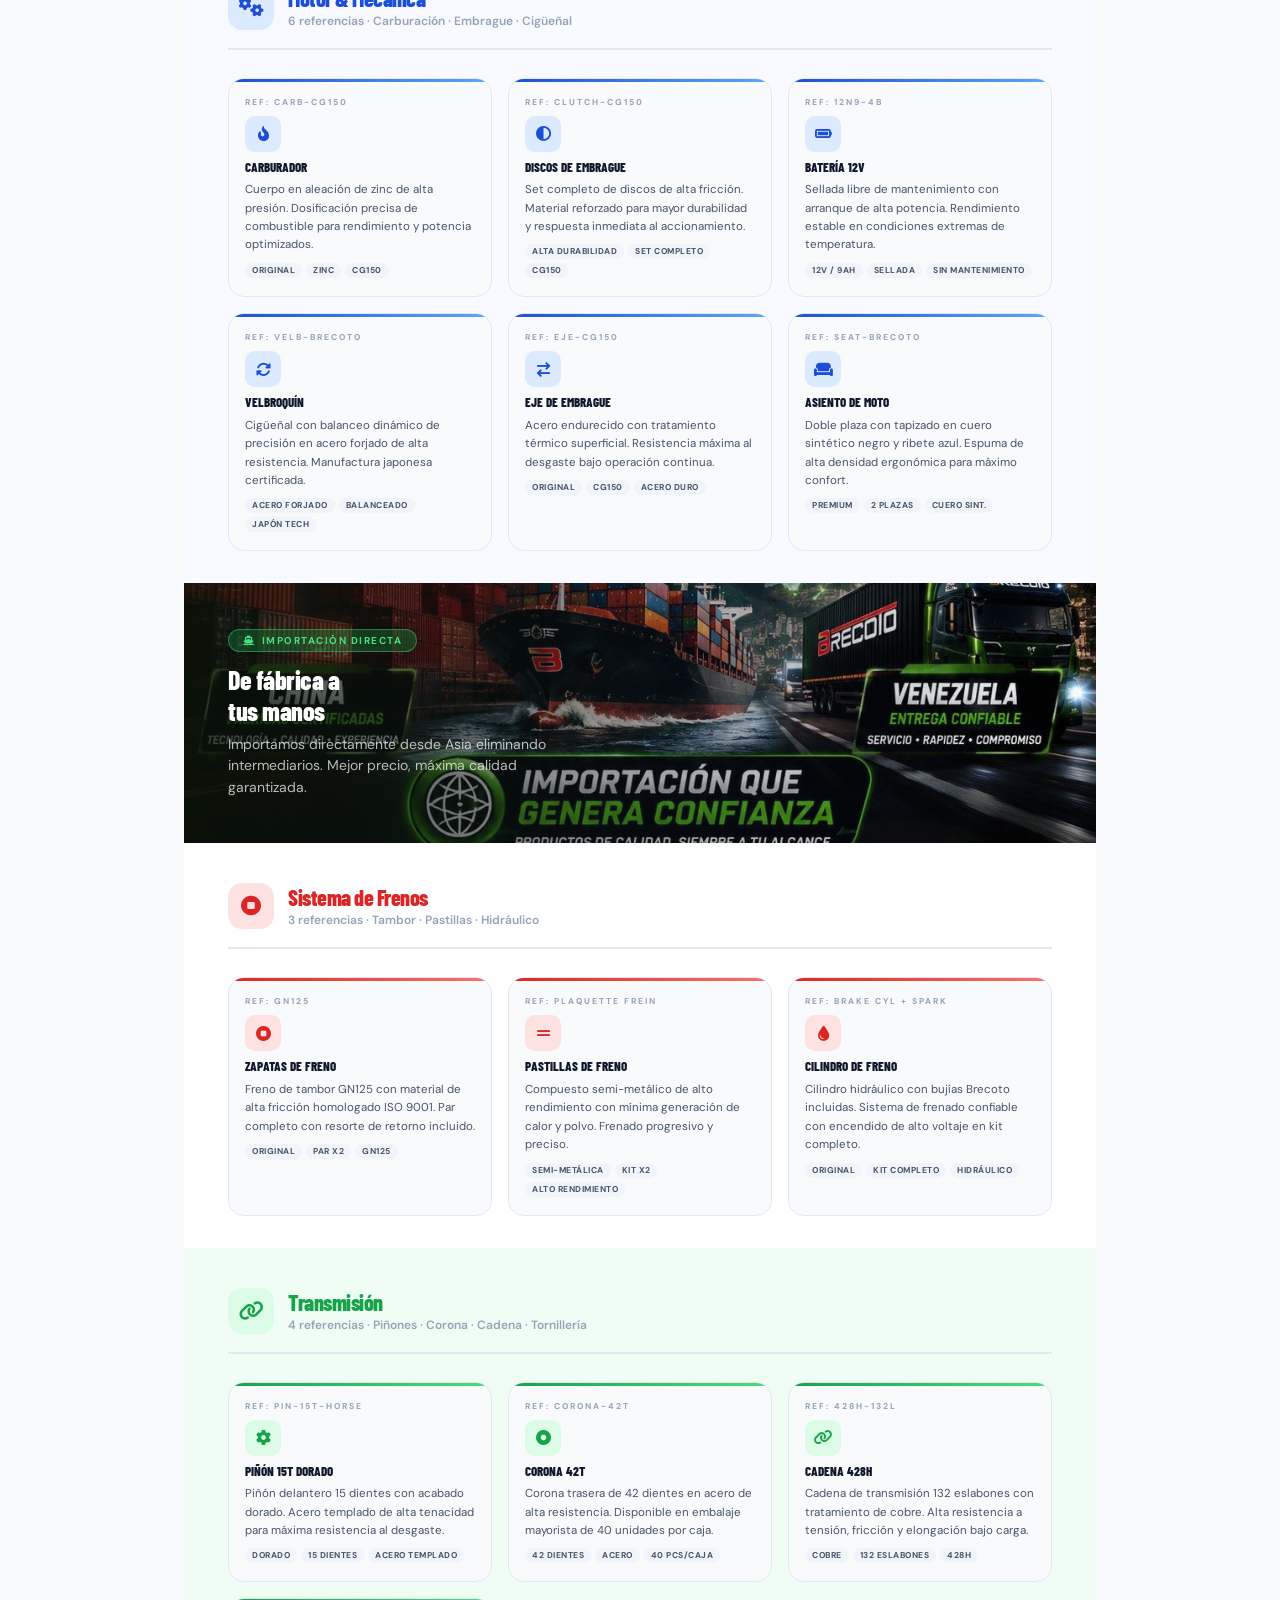
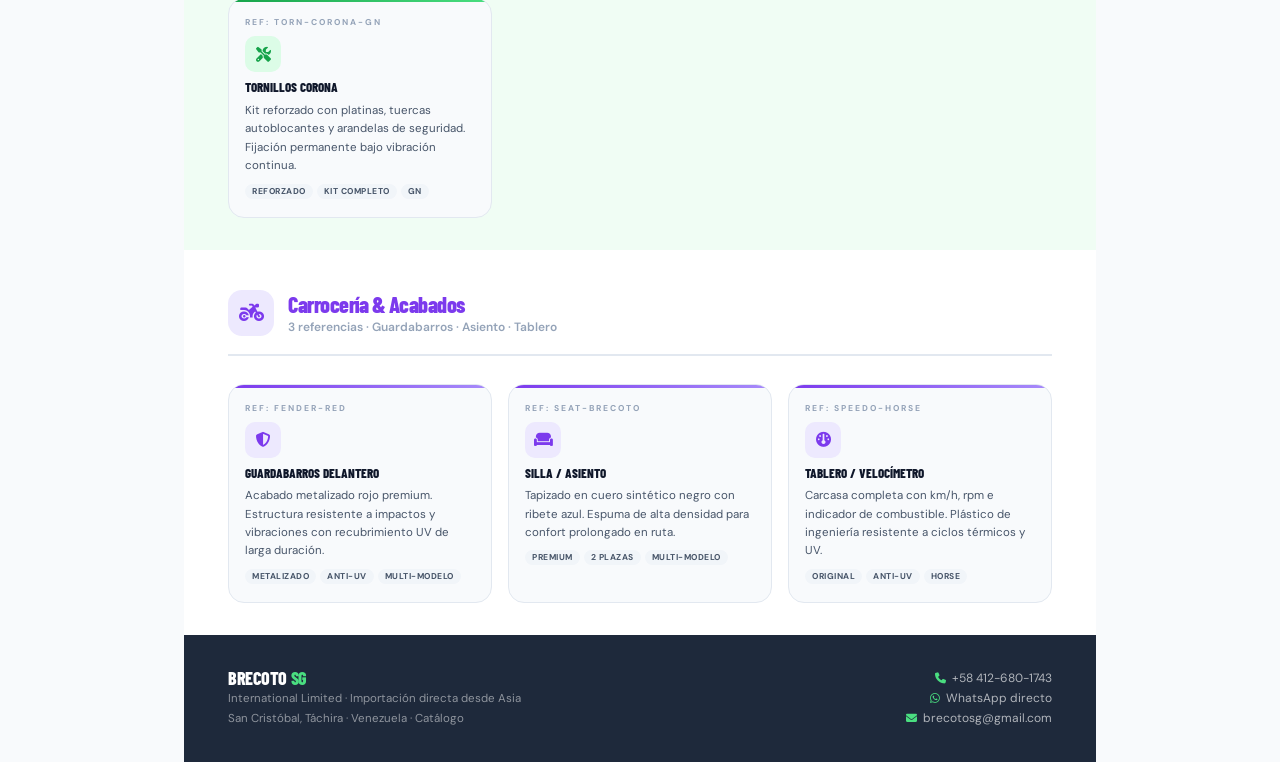
==== commit 3ec4e3fd: "Remove all "2026" references from catalogo.html https://claude.ai/code/session_01VnVDGsS3FSdgJqH1uJA" ====
--- a/catalogo.html
+++ b/catalogo.html
@@ -3,7 +3,7 @@
 <head>
 <meta charset="UTF-8">
 <meta name="viewport" content="width=device-width,initial-scale=1">
-<title>Catálogo 2026 · BRECOTO SG International Limited</title>
+<title>Catálogo · BRECOTO SG International Limited</title>
 <link rel="preconnect" href="https://fonts.googleapis.com">
 <link href="https://fonts.googleapis.com/css2?family=Barlow+Condensed:wght@600;700;800;900&family=DM+Sans:opsz,wght@9..40,400;9..40,500;9..40,600;9..40,700&display=swap" rel="stylesheet">
 <link rel="stylesheet" href="https://cdnjs.cloudflare.com/ajax/libs/font-awesome/6.5.0/css/all.min.css">
@@ -264,7 +264,7 @@
   <div class="print-bar-brand">
     <div>
       <span>BRECOTO SG</span><br>
-      <small>Catálogo Oficial 2026</small>
+      <small>Catálogo Oficial</small>
     </div>
   </div>
   <div class="print-bar-actions">
@@ -283,7 +283,7 @@
     <img src="images/banner.jpg" alt="BRECOTO banner" class="cover-img">
     <div class="cover-overlay"></div>
     <div class="cover-badge"><i class="fas fa-certificate"></i> ISO 9001 · Tecnología Japonesa</div>
-    <h1>Catálogo<br><em>2026</em></h1>
+    <h1>Catálogo</h1>
     <p class="cover-sub">Repuestos genuinos para motocicletas · Importación directa desde Asia</p>
     <div class="cover-pills">
       <span class="cover-pill"><i class="fas fa-bolt"></i> Sistema Eléctrico</span>
@@ -292,7 +292,6 @@
       <span class="cover-pill"><i class="fas fa-link"></i> Transmisión</span>
       <span class="cover-pill"><i class="fas fa-motorcycle"></i> Carrocería</span>
     </div>
-    <div class="cover-year">2026</div>
   </div>
 
   <!-- ══ STATS ══ -->
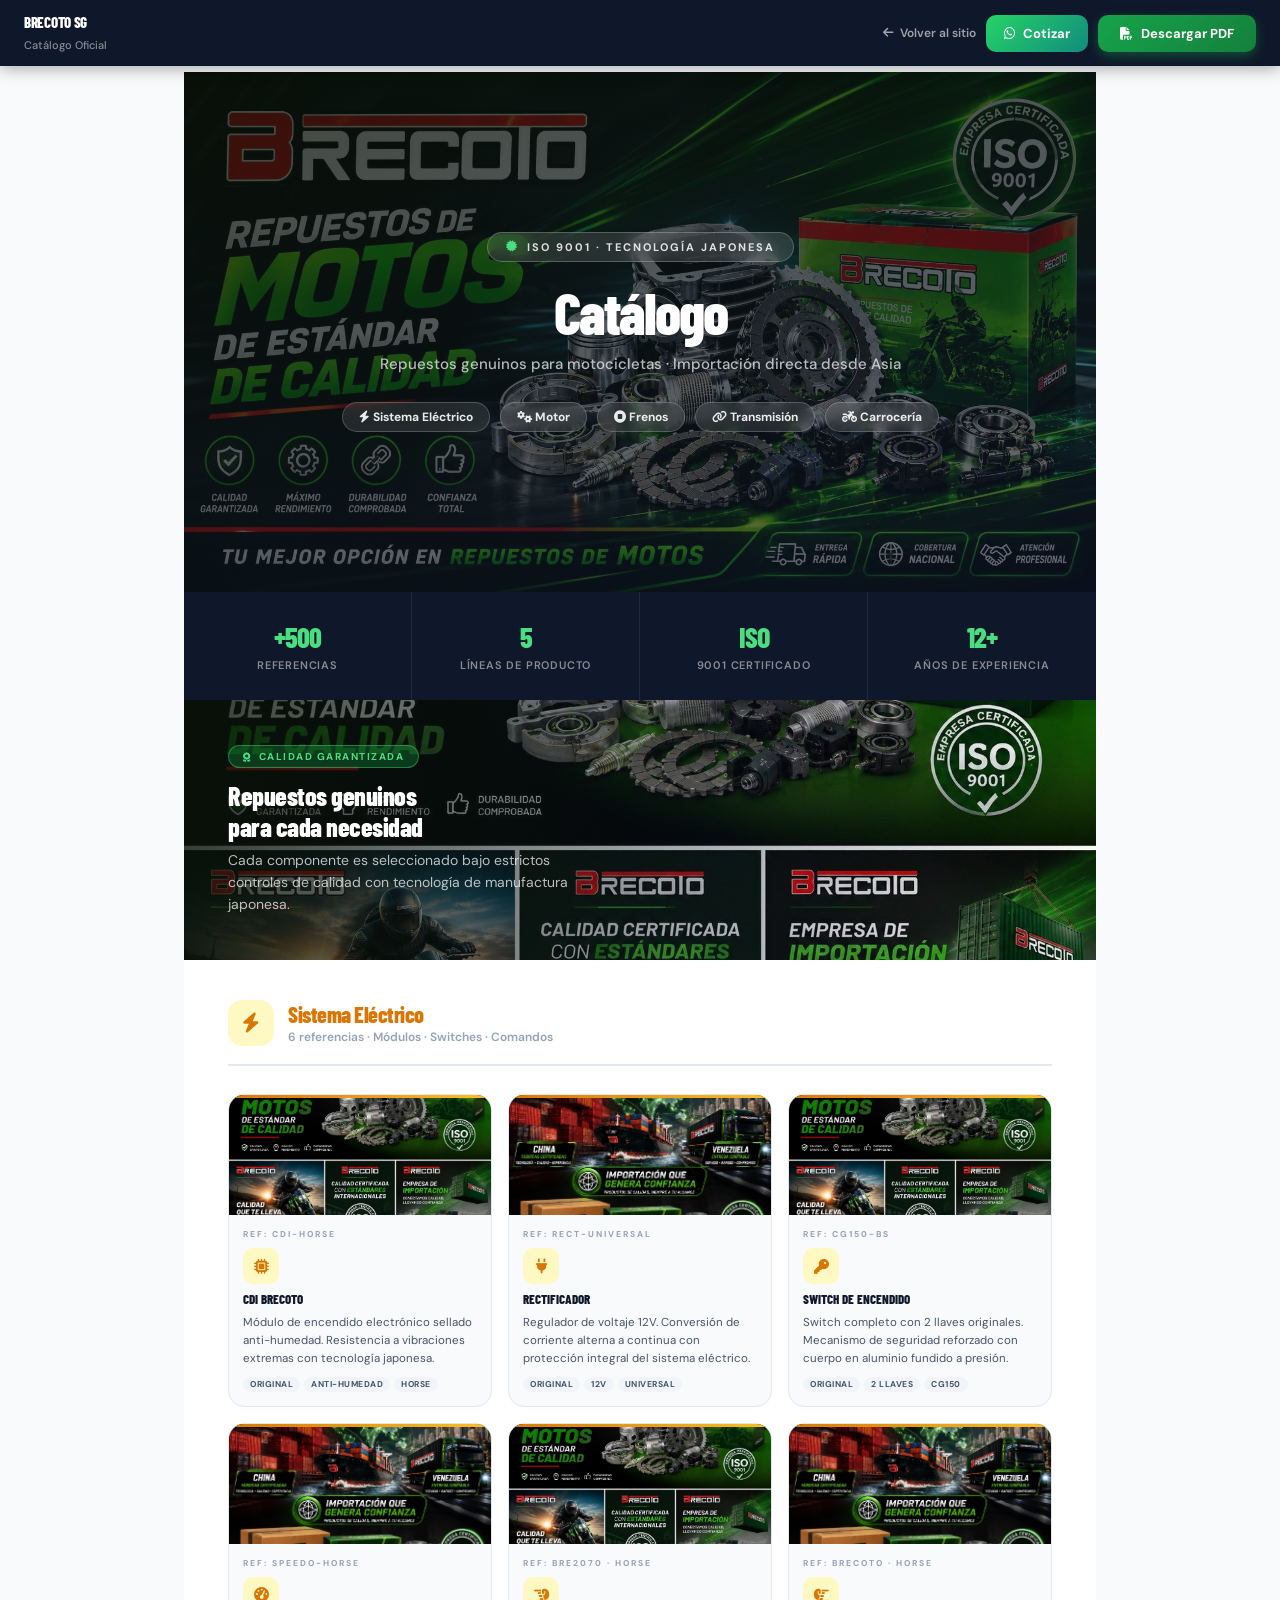
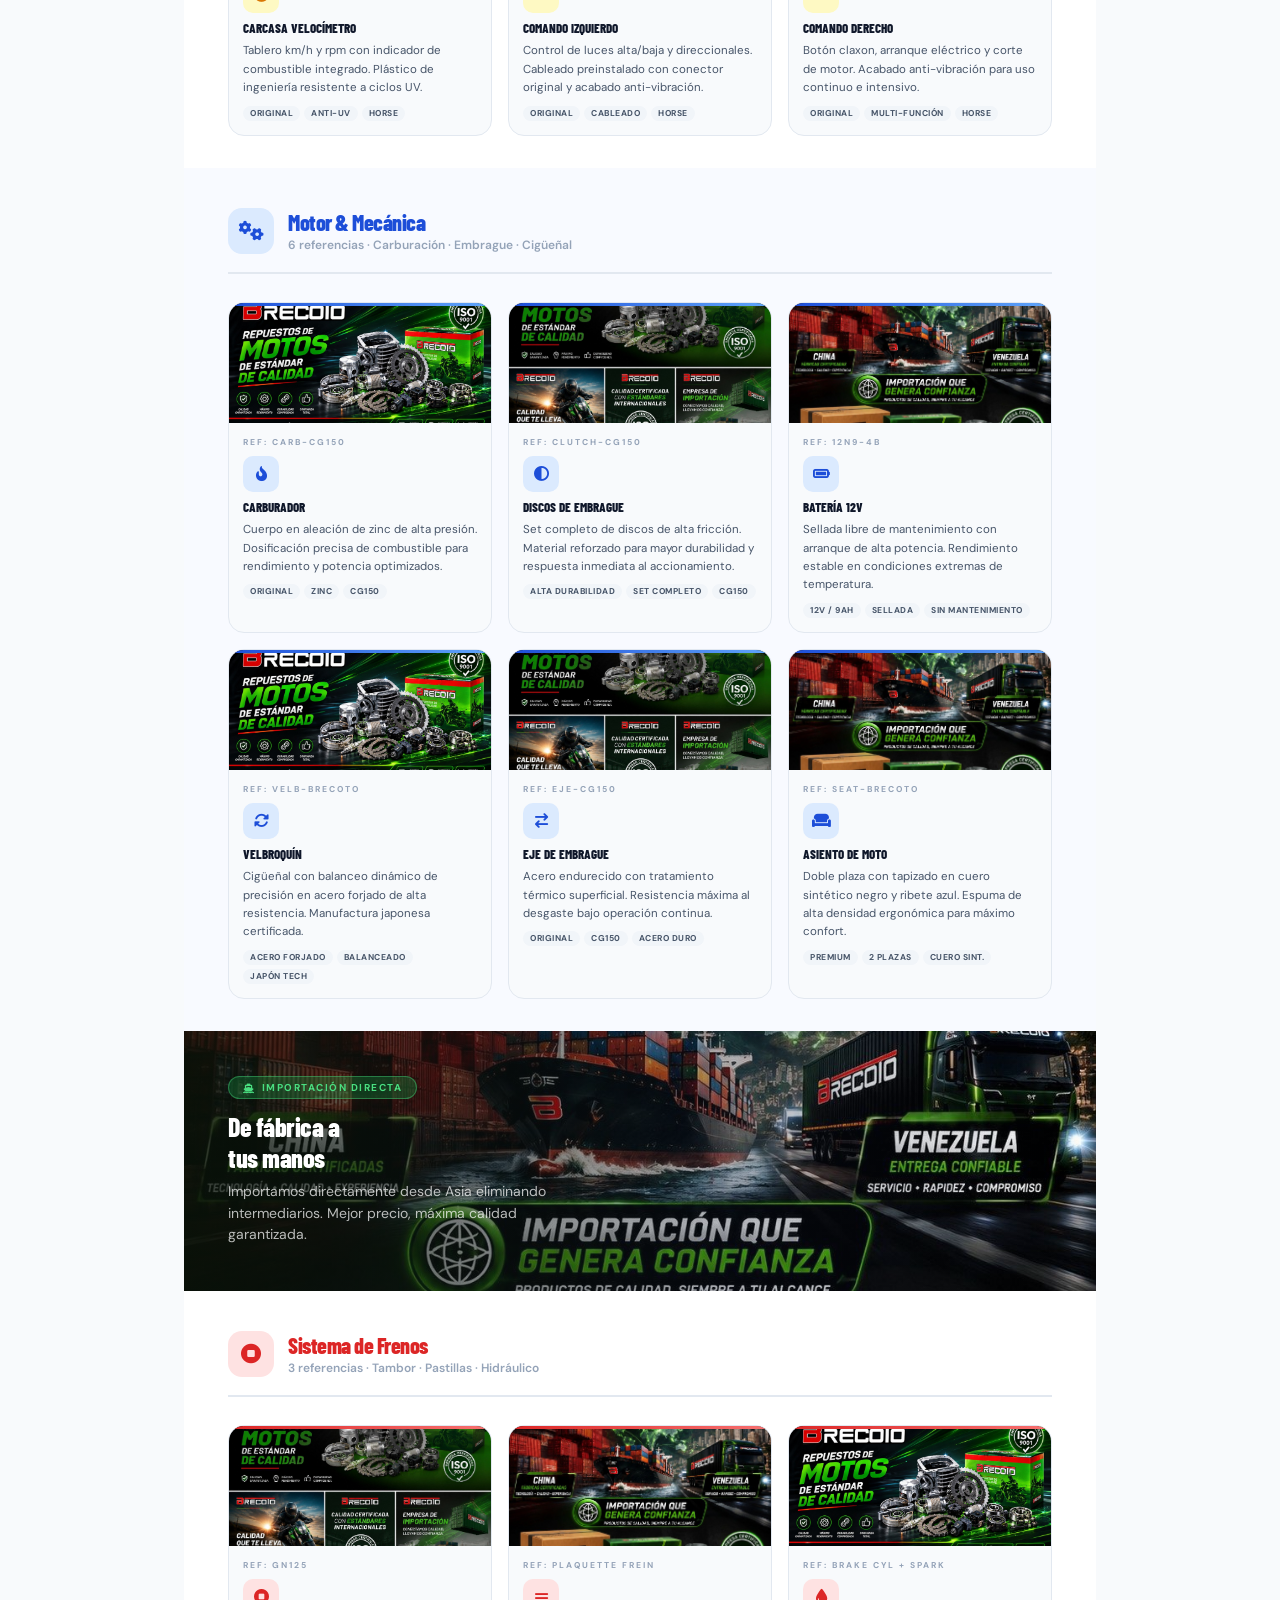
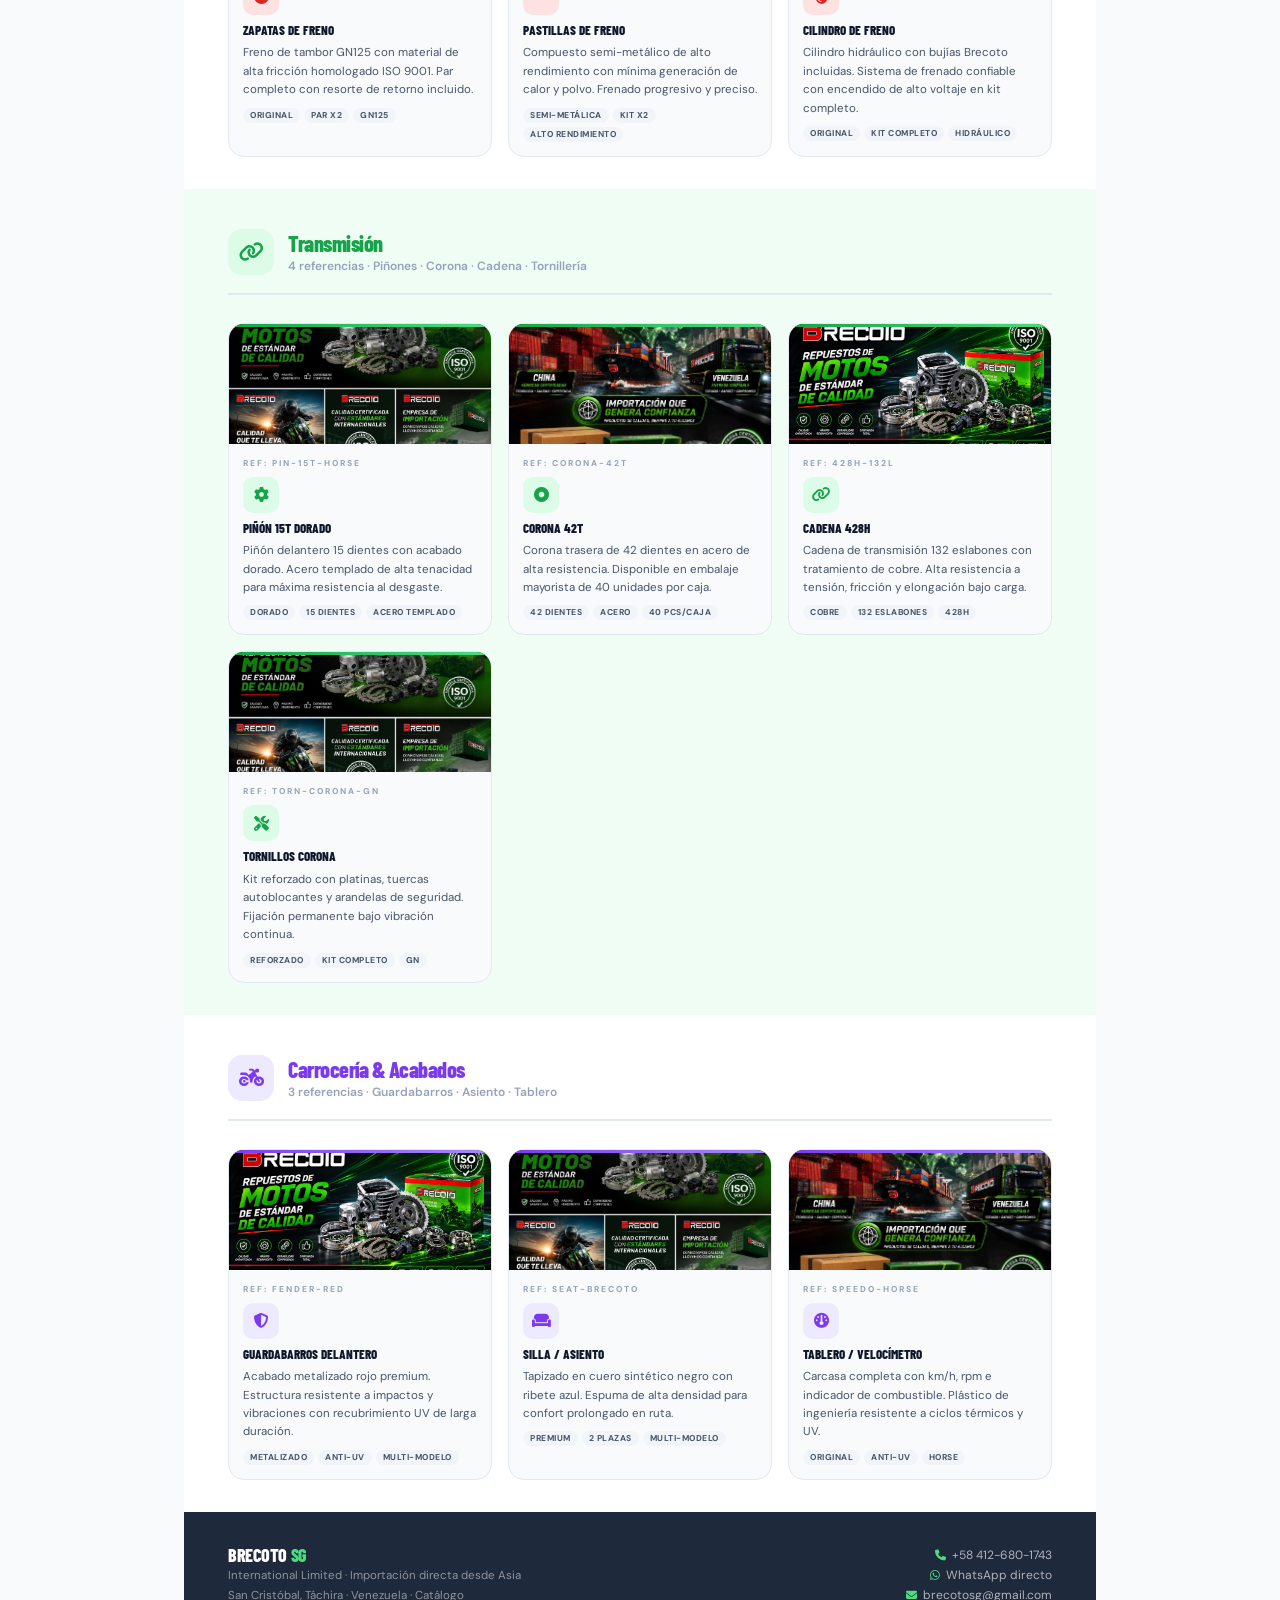
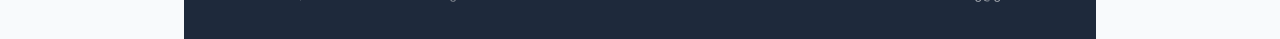
==== commit 7f0135b5: "Add product images to all catalog cards https://claude.ai/code/session_01VnVDGsS3FSdgJqH1uJAHk1" ====
--- a/catalogo.html
+++ b/catalogo.html
@@ -121,12 +121,15 @@
 /* ── PRODUCT GRID ── */
 .prod-grid{display:grid;grid-template-columns:repeat(3,1fr);gap:16px;}
 .prod-card{
-  border:1.5px solid var(--border);border-radius:16px;padding:18px 16px;
+  border:1.5px solid var(--border);border-radius:16px;padding:0;
   position:relative;overflow:hidden;background:var(--bg);
+  display:flex;flex-direction:column;
 }
 .prod-card::before{
-  content:'';position:absolute;top:0;left:0;right:0;height:3px;border-radius:16px 16px 0 0;
-}
+  content:'';position:absolute;top:0;left:0;right:0;height:3px;border-radius:16px 16px 0 0;z-index:2;
+}
+.prod-img{width:100%;height:120px;object-fit:cover;display:block;}
+.prod-body{padding:14px 14px 14px;}
 .prod-ref{font-size:8.5px;font-weight:700;letter-spacing:2px;text-transform:uppercase;color:var(--gray);margin-bottom:8px;}
 .prod-icon-sm{width:36px;height:36px;border-radius:10px;display:flex;align-items:center;justify-content:center;font-size:15px;margin-bottom:8px;}
 .prod-name{font-family:'Barlow Condensed',sans-serif;font-size:13px;font-weight:800;color:var(--ink);margin-bottom:6px;line-height:1.2;}
@@ -325,46 +328,64 @@
     </div>
     <div class="prod-grid">
       <div class="prod-card">
-        <div class="prod-ref">REF: CDI-HORSE</div>
-        <div class="prod-icon-sm"><i class="fas fa-microchip"></i></div>
-        <div class="prod-name">CDI BRECOTO</div>
-        <p class="prod-desc">Módulo de encendido electrónico sellado anti-humedad. Resistencia a vibraciones extremas con tecnología japonesa.</p>
-        <div class="prod-tags"><span class="prod-tag">Original</span><span class="prod-tag">Anti-Humedad</span><span class="prod-tag">Horse</span></div>
-      </div>
-      <div class="prod-card">
-        <div class="prod-ref">REF: RECT-UNIVERSAL</div>
-        <div class="prod-icon-sm"><i class="fas fa-plug"></i></div>
-        <div class="prod-name">RECTIFICADOR</div>
-        <p class="prod-desc">Regulador de voltaje 12V. Conversión de corriente alterna a continua con protección integral del sistema eléctrico.</p>
-        <div class="prod-tags"><span class="prod-tag">Original</span><span class="prod-tag">12V</span><span class="prod-tag">Universal</span></div>
-      </div>
-      <div class="prod-card">
-        <div class="prod-ref">REF: CG150-BS</div>
-        <div class="prod-icon-sm"><i class="fas fa-key"></i></div>
-        <div class="prod-name">SWITCH DE ENCENDIDO</div>
-        <p class="prod-desc">Switch completo con 2 llaves originales. Mecanismo de seguridad reforzado con cuerpo en aluminio fundido a presión.</p>
-        <div class="prod-tags"><span class="prod-tag">Original</span><span class="prod-tag">2 Llaves</span><span class="prod-tag">CG150</span></div>
-      </div>
-      <div class="prod-card">
-        <div class="prod-ref">REF: SPEEDO-HORSE</div>
-        <div class="prod-icon-sm"><i class="fas fa-gauge-high"></i></div>
-        <div class="prod-name">CARCASA VELOCÍMETRO</div>
-        <p class="prod-desc">Tablero km/h y rpm con indicador de combustible integrado. Plástico de ingeniería resistente a ciclos UV.</p>
-        <div class="prod-tags"><span class="prod-tag">Original</span><span class="prod-tag">Anti-UV</span><span class="prod-tag">Horse</span></div>
-      </div>
-      <div class="prod-card">
-        <div class="prod-ref">REF: BRE2070 · HORSE</div>
-        <div class="prod-icon-sm"><i class="fas fa-hand-point-left"></i></div>
-        <div class="prod-name">COMANDO IZQUIERDO</div>
-        <p class="prod-desc">Control de luces alta/baja y direccionales. Cableado preinstalado con conector original y acabado anti-vibración.</p>
-        <div class="prod-tags"><span class="prod-tag">Original</span><span class="prod-tag">Cableado</span><span class="prod-tag">Horse</span></div>
-      </div>
-      <div class="prod-card">
-        <div class="prod-ref">REF: BRECOTO · HORSE</div>
-        <div class="prod-icon-sm"><i class="fas fa-hand-point-right"></i></div>
-        <div class="prod-name">COMANDO DERECHO</div>
-        <p class="prod-desc">Botón claxon, arranque eléctrico y corte de motor. Acabado anti-vibración para uso continuo e intensivo.</p>
-        <div class="prod-tags"><span class="prod-tag">Original</span><span class="prod-tag">Multi-función</span><span class="prod-tag">Horse</span></div>
+        <img class="prod-img" src="images/galeria.jpg" alt="CDI BRECOTO">
+        <div class="prod-body">
+          <div class="prod-ref">REF: CDI-HORSE</div>
+          <div class="prod-icon-sm"><i class="fas fa-microchip"></i></div>
+          <div class="prod-name">CDI BRECOTO</div>
+          <p class="prod-desc">Módulo de encendido electrónico sellado anti-humedad. Resistencia a vibraciones extremas con tecnología japonesa.</p>
+          <div class="prod-tags"><span class="prod-tag">Original</span><span class="prod-tag">Anti-Humedad</span><span class="prod-tag">Horse</span></div>
+        </div>
+      </div>
+      <div class="prod-card">
+        <img class="prod-img" src="images/importacion.jpg" alt="Rectificador">
+        <div class="prod-body">
+          <div class="prod-ref">REF: RECT-UNIVERSAL</div>
+          <div class="prod-icon-sm"><i class="fas fa-plug"></i></div>
+          <div class="prod-name">RECTIFICADOR</div>
+          <p class="prod-desc">Regulador de voltaje 12V. Conversión de corriente alterna a continua con protección integral del sistema eléctrico.</p>
+          <div class="prod-tags"><span class="prod-tag">Original</span><span class="prod-tag">12V</span><span class="prod-tag">Universal</span></div>
+        </div>
+      </div>
+      <div class="prod-card">
+        <img class="prod-img" src="images/galeria.jpg" alt="Switch de Encendido">
+        <div class="prod-body">
+          <div class="prod-ref">REF: CG150-BS</div>
+          <div class="prod-icon-sm"><i class="fas fa-key"></i></div>
+          <div class="prod-name">SWITCH DE ENCENDIDO</div>
+          <p class="prod-desc">Switch completo con 2 llaves originales. Mecanismo de seguridad reforzado con cuerpo en aluminio fundido a presión.</p>
+          <div class="prod-tags"><span class="prod-tag">Original</span><span class="prod-tag">2 Llaves</span><span class="prod-tag">CG150</span></div>
+        </div>
+      </div>
+      <div class="prod-card">
+        <img class="prod-img" src="images/importacion.jpg" alt="Carcasa Velocímetro">
+        <div class="prod-body">
+          <div class="prod-ref">REF: SPEEDO-HORSE</div>
+          <div class="prod-icon-sm"><i class="fas fa-gauge-high"></i></div>
+          <div class="prod-name">CARCASA VELOCÍMETRO</div>
+          <p class="prod-desc">Tablero km/h y rpm con indicador de combustible integrado. Plástico de ingeniería resistente a ciclos UV.</p>
+          <div class="prod-tags"><span class="prod-tag">Original</span><span class="prod-tag">Anti-UV</span><span class="prod-tag">Horse</span></div>
+        </div>
+      </div>
+      <div class="prod-card">
+        <img class="prod-img" src="images/galeria.jpg" alt="Comando Izquierdo">
+        <div class="prod-body">
+          <div class="prod-ref">REF: BRE2070 · HORSE</div>
+          <div class="prod-icon-sm"><i class="fas fa-hand-point-left"></i></div>
+          <div class="prod-name">COMANDO IZQUIERDO</div>
+          <p class="prod-desc">Control de luces alta/baja y direccionales. Cableado preinstalado con conector original y acabado anti-vibración.</p>
+          <div class="prod-tags"><span class="prod-tag">Original</span><span class="prod-tag">Cableado</span><span class="prod-tag">Horse</span></div>
+        </div>
+      </div>
+      <div class="prod-card">
+        <img class="prod-img" src="images/importacion.jpg" alt="Comando Derecho">
+        <div class="prod-body">
+          <div class="prod-ref">REF: BRECOTO · HORSE</div>
+          <div class="prod-icon-sm"><i class="fas fa-hand-point-right"></i></div>
+          <div class="prod-name">COMANDO DERECHO</div>
+          <p class="prod-desc">Botón claxon, arranque eléctrico y corte de motor. Acabado anti-vibración para uso continuo e intensivo.</p>
+          <div class="prod-tags"><span class="prod-tag">Original</span><span class="prod-tag">Multi-función</span><span class="prod-tag">Horse</span></div>
+        </div>
       </div>
     </div>
   </div>
@@ -380,46 +401,64 @@
     </div>
     <div class="prod-grid">
       <div class="prod-card">
-        <div class="prod-ref">REF: CARB-CG150</div>
-        <div class="prod-icon-sm"><i class="fas fa-fire-flame-curved"></i></div>
-        <div class="prod-name">CARBURADOR</div>
-        <p class="prod-desc">Cuerpo en aleación de zinc de alta presión. Dosificación precisa de combustible para rendimiento y potencia optimizados.</p>
-        <div class="prod-tags"><span class="prod-tag">Original</span><span class="prod-tag">Zinc</span><span class="prod-tag">CG150</span></div>
-      </div>
-      <div class="prod-card">
-        <div class="prod-ref">REF: CLUTCH-CG150</div>
-        <div class="prod-icon-sm"><i class="fas fa-circle-half-stroke"></i></div>
-        <div class="prod-name">DISCOS DE EMBRAGUE</div>
-        <p class="prod-desc">Set completo de discos de alta fricción. Material reforzado para mayor durabilidad y respuesta inmediata al accionamiento.</p>
-        <div class="prod-tags"><span class="prod-tag">Alta Durabilidad</span><span class="prod-tag">Set Completo</span><span class="prod-tag">CG150</span></div>
-      </div>
-      <div class="prod-card">
-        <div class="prod-ref">REF: 12N9-4B</div>
-        <div class="prod-icon-sm"><i class="fas fa-battery-full"></i></div>
-        <div class="prod-name">BATERÍA 12V</div>
-        <p class="prod-desc">Sellada libre de mantenimiento con arranque de alta potencia. Rendimiento estable en condiciones extremas de temperatura.</p>
-        <div class="prod-tags"><span class="prod-tag">12V / 9Ah</span><span class="prod-tag">Sellada</span><span class="prod-tag">Sin Mantenimiento</span></div>
-      </div>
-      <div class="prod-card">
-        <div class="prod-ref">REF: VELB-BRECOTO</div>
-        <div class="prod-icon-sm"><i class="fas fa-rotate"></i></div>
-        <div class="prod-name">VELBROQUÍN</div>
-        <p class="prod-desc">Cigüeñal con balanceo dinámico de precisión en acero forjado de alta resistencia. Manufactura japonesa certificada.</p>
-        <div class="prod-tags"><span class="prod-tag">Acero Forjado</span><span class="prod-tag">Balanceado</span><span class="prod-tag">Japón Tech</span></div>
-      </div>
-      <div class="prod-card">
-        <div class="prod-ref">REF: EJE-CG150</div>
-        <div class="prod-icon-sm"><i class="fas fa-arrow-right-arrow-left"></i></div>
-        <div class="prod-name">EJE DE EMBRAGUE</div>
-        <p class="prod-desc">Acero endurecido con tratamiento térmico superficial. Resistencia máxima al desgaste bajo operación continua.</p>
-        <div class="prod-tags"><span class="prod-tag">Original</span><span class="prod-tag">CG150</span><span class="prod-tag">Acero Duro</span></div>
-      </div>
-      <div class="prod-card">
-        <div class="prod-ref">REF: SEAT-BRECOTO</div>
-        <div class="prod-icon-sm"><i class="fas fa-couch"></i></div>
-        <div class="prod-name">ASIENTO DE MOTO</div>
-        <p class="prod-desc">Doble plaza con tapizado en cuero sintético negro y ribete azul. Espuma de alta densidad ergonómica para máximo confort.</p>
-        <div class="prod-tags"><span class="prod-tag">Premium</span><span class="prod-tag">2 Plazas</span><span class="prod-tag">Cuero Sint.</span></div>
+        <img class="prod-img" src="images/banner.jpg" alt="Carburador">
+        <div class="prod-body">
+          <div class="prod-ref">REF: CARB-CG150</div>
+          <div class="prod-icon-sm"><i class="fas fa-fire-flame-curved"></i></div>
+          <div class="prod-name">CARBURADOR</div>
+          <p class="prod-desc">Cuerpo en aleación de zinc de alta presión. Dosificación precisa de combustible para rendimiento y potencia optimizados.</p>
+          <div class="prod-tags"><span class="prod-tag">Original</span><span class="prod-tag">Zinc</span><span class="prod-tag">CG150</span></div>
+        </div>
+      </div>
+      <div class="prod-card">
+        <img class="prod-img" src="images/galeria.jpg" alt="Discos de Embrague">
+        <div class="prod-body">
+          <div class="prod-ref">REF: CLUTCH-CG150</div>
+          <div class="prod-icon-sm"><i class="fas fa-circle-half-stroke"></i></div>
+          <div class="prod-name">DISCOS DE EMBRAGUE</div>
+          <p class="prod-desc">Set completo de discos de alta fricción. Material reforzado para mayor durabilidad y respuesta inmediata al accionamiento.</p>
+          <div class="prod-tags"><span class="prod-tag">Alta Durabilidad</span><span class="prod-tag">Set Completo</span><span class="prod-tag">CG150</span></div>
+        </div>
+      </div>
+      <div class="prod-card">
+        <img class="prod-img" src="images/importacion.jpg" alt="Batería 12V">
+        <div class="prod-body">
+          <div class="prod-ref">REF: 12N9-4B</div>
+          <div class="prod-icon-sm"><i class="fas fa-battery-full"></i></div>
+          <div class="prod-name">BATERÍA 12V</div>
+          <p class="prod-desc">Sellada libre de mantenimiento con arranque de alta potencia. Rendimiento estable en condiciones extremas de temperatura.</p>
+          <div class="prod-tags"><span class="prod-tag">12V / 9Ah</span><span class="prod-tag">Sellada</span><span class="prod-tag">Sin Mantenimiento</span></div>
+        </div>
+      </div>
+      <div class="prod-card">
+        <img class="prod-img" src="images/banner.jpg" alt="Velbroquín">
+        <div class="prod-body">
+          <div class="prod-ref">REF: VELB-BRECOTO</div>
+          <div class="prod-icon-sm"><i class="fas fa-rotate"></i></div>
+          <div class="prod-name">VELBROQUÍN</div>
+          <p class="prod-desc">Cigüeñal con balanceo dinámico de precisión en acero forjado de alta resistencia. Manufactura japonesa certificada.</p>
+          <div class="prod-tags"><span class="prod-tag">Acero Forjado</span><span class="prod-tag">Balanceado</span><span class="prod-tag">Japón Tech</span></div>
+        </div>
+      </div>
+      <div class="prod-card">
+        <img class="prod-img" src="images/galeria.jpg" alt="Eje de Embrague">
+        <div class="prod-body">
+          <div class="prod-ref">REF: EJE-CG150</div>
+          <div class="prod-icon-sm"><i class="fas fa-arrow-right-arrow-left"></i></div>
+          <div class="prod-name">EJE DE EMBRAGUE</div>
+          <p class="prod-desc">Acero endurecido con tratamiento térmico superficial. Resistencia máxima al desgaste bajo operación continua.</p>
+          <div class="prod-tags"><span class="prod-tag">Original</span><span class="prod-tag">CG150</span><span class="prod-tag">Acero Duro</span></div>
+        </div>
+      </div>
+      <div class="prod-card">
+        <img class="prod-img" src="images/importacion.jpg" alt="Asiento de Moto">
+        <div class="prod-body">
+          <div class="prod-ref">REF: SEAT-BRECOTO</div>
+          <div class="prod-icon-sm"><i class="fas fa-couch"></i></div>
+          <div class="prod-name">ASIENTO DE MOTO</div>
+          <p class="prod-desc">Doble plaza con tapizado en cuero sintético negro y ribete azul. Espuma de alta densidad ergonómica para máximo confort.</p>
+          <div class="prod-tags"><span class="prod-tag">Premium</span><span class="prod-tag">2 Plazas</span><span class="prod-tag">Cuero Sint.</span></div>
+        </div>
       </div>
     </div>
   </div>
@@ -447,25 +486,34 @@
     </div>
     <div class="prod-grid">
       <div class="prod-card">
-        <div class="prod-ref">REF: GN125</div>
-        <div class="prod-icon-sm"><i class="fas fa-circle-stop"></i></div>
-        <div class="prod-name">ZAPATAS DE FRENO</div>
-        <p class="prod-desc">Freno de tambor GN125 con material de alta fricción homologado ISO 9001. Par completo con resorte de retorno incluido.</p>
-        <div class="prod-tags"><span class="prod-tag">Original</span><span class="prod-tag">Par x2</span><span class="prod-tag">GN125</span></div>
-      </div>
-      <div class="prod-card">
-        <div class="prod-ref">REF: PLAQUETTE FREIN</div>
-        <div class="prod-icon-sm"><i class="fas fa-grip-lines"></i></div>
-        <div class="prod-name">PASTILLAS DE FRENO</div>
-        <p class="prod-desc">Compuesto semi-metálico de alto rendimiento con mínima generación de calor y polvo. Frenado progresivo y preciso.</p>
-        <div class="prod-tags"><span class="prod-tag">Semi-Metálica</span><span class="prod-tag">Kit x2</span><span class="prod-tag">Alto Rendimiento</span></div>
-      </div>
-      <div class="prod-card">
-        <div class="prod-ref">REF: BRAKE CYL + SPARK</div>
-        <div class="prod-icon-sm"><i class="fas fa-droplet"></i></div>
-        <div class="prod-name">CILINDRO DE FRENO</div>
-        <p class="prod-desc">Cilindro hidráulico con bujías Brecoto incluidas. Sistema de frenado confiable con encendido de alto voltaje en kit completo.</p>
-        <div class="prod-tags"><span class="prod-tag">Original</span><span class="prod-tag">Kit Completo</span><span class="prod-tag">Hidráulico</span></div>
+        <img class="prod-img" src="images/galeria.jpg" alt="Zapatas de Freno">
+        <div class="prod-body">
+          <div class="prod-ref">REF: GN125</div>
+          <div class="prod-icon-sm"><i class="fas fa-circle-stop"></i></div>
+          <div class="prod-name">ZAPATAS DE FRENO</div>
+          <p class="prod-desc">Freno de tambor GN125 con material de alta fricción homologado ISO 9001. Par completo con resorte de retorno incluido.</p>
+          <div class="prod-tags"><span class="prod-tag">Original</span><span class="prod-tag">Par x2</span><span class="prod-tag">GN125</span></div>
+        </div>
+      </div>
+      <div class="prod-card">
+        <img class="prod-img" src="images/importacion.jpg" alt="Pastillas de Freno">
+        <div class="prod-body">
+          <div class="prod-ref">REF: PLAQUETTE FREIN</div>
+          <div class="prod-icon-sm"><i class="fas fa-grip-lines"></i></div>
+          <div class="prod-name">PASTILLAS DE FRENO</div>
+          <p class="prod-desc">Compuesto semi-metálico de alto rendimiento con mínima generación de calor y polvo. Frenado progresivo y preciso.</p>
+          <div class="prod-tags"><span class="prod-tag">Semi-Metálica</span><span class="prod-tag">Kit x2</span><span class="prod-tag">Alto Rendimiento</span></div>
+        </div>
+      </div>
+      <div class="prod-card">
+        <img class="prod-img" src="images/banner.jpg" alt="Cilindro de Freno">
+        <div class="prod-body">
+          <div class="prod-ref">REF: BRAKE CYL + SPARK</div>
+          <div class="prod-icon-sm"><i class="fas fa-droplet"></i></div>
+          <div class="prod-name">CILINDRO DE FRENO</div>
+          <p class="prod-desc">Cilindro hidráulico con bujías Brecoto incluidas. Sistema de frenado confiable con encendido de alto voltaje en kit completo.</p>
+          <div class="prod-tags"><span class="prod-tag">Original</span><span class="prod-tag">Kit Completo</span><span class="prod-tag">Hidráulico</span></div>
+        </div>
       </div>
     </div>
   </div>
@@ -481,32 +529,44 @@
     </div>
     <div class="prod-grid">
       <div class="prod-card">
-        <div class="prod-ref">REF: PIN-15T-HORSE</div>
-        <div class="prod-icon-sm"><i class="fas fa-gear"></i></div>
-        <div class="prod-name">PIÑÓN 15T DORADO</div>
-        <p class="prod-desc">Piñón delantero 15 dientes con acabado dorado. Acero templado de alta tenacidad para máxima resistencia al desgaste.</p>
-        <div class="prod-tags"><span class="prod-tag">Dorado</span><span class="prod-tag">15 Dientes</span><span class="prod-tag">Acero Templado</span></div>
-      </div>
-      <div class="prod-card">
-        <div class="prod-ref">REF: CORONA-42T</div>
-        <div class="prod-icon-sm"><i class="fas fa-circle-dot"></i></div>
-        <div class="prod-name">CORONA 42T</div>
-        <p class="prod-desc">Corona trasera de 42 dientes en acero de alta resistencia. Disponible en embalaje mayorista de 40 unidades por caja.</p>
-        <div class="prod-tags"><span class="prod-tag">42 Dientes</span><span class="prod-tag">Acero</span><span class="prod-tag">40 PCS/Caja</span></div>
-      </div>
-      <div class="prod-card">
-        <div class="prod-ref">REF: 428H-132L</div>
-        <div class="prod-icon-sm"><i class="fas fa-link"></i></div>
-        <div class="prod-name">CADENA 428H</div>
-        <p class="prod-desc">Cadena de transmisión 132 eslabones con tratamiento de cobre. Alta resistencia a tensión, fricción y elongación bajo carga.</p>
-        <div class="prod-tags"><span class="prod-tag">Cobre</span><span class="prod-tag">132 Eslabones</span><span class="prod-tag">428H</span></div>
-      </div>
-      <div class="prod-card">
-        <div class="prod-ref">REF: TORN-CORONA-GN</div>
-        <div class="prod-icon-sm"><i class="fas fa-screwdriver-wrench"></i></div>
-        <div class="prod-name">TORNILLOS CORONA</div>
-        <p class="prod-desc">Kit reforzado con platinas, tuercas autoblocantes y arandelas de seguridad. Fijación permanente bajo vibración continua.</p>
-        <div class="prod-tags"><span class="prod-tag">Reforzado</span><span class="prod-tag">Kit Completo</span><span class="prod-tag">GN</span></div>
+        <img class="prod-img" src="images/galeria.jpg" alt="Piñón 15T Dorado">
+        <div class="prod-body">
+          <div class="prod-ref">REF: PIN-15T-HORSE</div>
+          <div class="prod-icon-sm"><i class="fas fa-gear"></i></div>
+          <div class="prod-name">PIÑÓN 15T DORADO</div>
+          <p class="prod-desc">Piñón delantero 15 dientes con acabado dorado. Acero templado de alta tenacidad para máxima resistencia al desgaste.</p>
+          <div class="prod-tags"><span class="prod-tag">Dorado</span><span class="prod-tag">15 Dientes</span><span class="prod-tag">Acero Templado</span></div>
+        </div>
+      </div>
+      <div class="prod-card">
+        <img class="prod-img" src="images/importacion.jpg" alt="Corona 42T">
+        <div class="prod-body">
+          <div class="prod-ref">REF: CORONA-42T</div>
+          <div class="prod-icon-sm"><i class="fas fa-circle-dot"></i></div>
+          <div class="prod-name">CORONA 42T</div>
+          <p class="prod-desc">Corona trasera de 42 dientes en acero de alta resistencia. Disponible en embalaje mayorista de 40 unidades por caja.</p>
+          <div class="prod-tags"><span class="prod-tag">42 Dientes</span><span class="prod-tag">Acero</span><span class="prod-tag">40 PCS/Caja</span></div>
+        </div>
+      </div>
+      <div class="prod-card">
+        <img class="prod-img" src="images/banner.jpg" alt="Cadena 428H">
+        <div class="prod-body">
+          <div class="prod-ref">REF: 428H-132L</div>
+          <div class="prod-icon-sm"><i class="fas fa-link"></i></div>
+          <div class="prod-name">CADENA 428H</div>
+          <p class="prod-desc">Cadena de transmisión 132 eslabones con tratamiento de cobre. Alta resistencia a tensión, fricción y elongación bajo carga.</p>
+          <div class="prod-tags"><span class="prod-tag">Cobre</span><span class="prod-tag">132 Eslabones</span><span class="prod-tag">428H</span></div>
+        </div>
+      </div>
+      <div class="prod-card">
+        <img class="prod-img" src="images/galeria.jpg" alt="Tornillos Corona">
+        <div class="prod-body">
+          <div class="prod-ref">REF: TORN-CORONA-GN</div>
+          <div class="prod-icon-sm"><i class="fas fa-screwdriver-wrench"></i></div>
+          <div class="prod-name">TORNILLOS CORONA</div>
+          <p class="prod-desc">Kit reforzado con platinas, tuercas autoblocantes y arandelas de seguridad. Fijación permanente bajo vibración continua.</p>
+          <div class="prod-tags"><span class="prod-tag">Reforzado</span><span class="prod-tag">Kit Completo</span><span class="prod-tag">GN</span></div>
+        </div>
       </div>
     </div>
   </div>
@@ -522,25 +582,34 @@
     </div>
     <div class="prod-grid">
       <div class="prod-card">
-        <div class="prod-ref">REF: FENDER-RED</div>
-        <div class="prod-icon-sm"><i class="fas fa-shield-halved"></i></div>
-        <div class="prod-name">GUARDABARROS DELANTERO</div>
-        <p class="prod-desc">Acabado metalizado rojo premium. Estructura resistente a impactos y vibraciones con recubrimiento UV de larga duración.</p>
-        <div class="prod-tags"><span class="prod-tag">Metalizado</span><span class="prod-tag">Anti-UV</span><span class="prod-tag">Multi-Modelo</span></div>
-      </div>
-      <div class="prod-card">
-        <div class="prod-ref">REF: SEAT-BRECOTO</div>
-        <div class="prod-icon-sm"><i class="fas fa-couch"></i></div>
-        <div class="prod-name">SILLA / ASIENTO</div>
-        <p class="prod-desc">Tapizado en cuero sintético negro con ribete azul. Espuma de alta densidad para confort prolongado en ruta.</p>
-        <div class="prod-tags"><span class="prod-tag">Premium</span><span class="prod-tag">2 Plazas</span><span class="prod-tag">Multi-Modelo</span></div>
-      </div>
-      <div class="prod-card">
-        <div class="prod-ref">REF: SPEEDO-HORSE</div>
-        <div class="prod-icon-sm"><i class="fas fa-gauge"></i></div>
-        <div class="prod-name">TABLERO / VELOCÍMETRO</div>
-        <p class="prod-desc">Carcasa completa con km/h, rpm e indicador de combustible. Plástico de ingeniería resistente a ciclos térmicos y UV.</p>
-        <div class="prod-tags"><span class="prod-tag">Original</span><span class="prod-tag">Anti-UV</span><span class="prod-tag">Horse</span></div>
+        <img class="prod-img" src="images/banner.jpg" alt="Guardabarros Delantero">
+        <div class="prod-body">
+          <div class="prod-ref">REF: FENDER-RED</div>
+          <div class="prod-icon-sm"><i class="fas fa-shield-halved"></i></div>
+          <div class="prod-name">GUARDABARROS DELANTERO</div>
+          <p class="prod-desc">Acabado metalizado rojo premium. Estructura resistente a impactos y vibraciones con recubrimiento UV de larga duración.</p>
+          <div class="prod-tags"><span class="prod-tag">Metalizado</span><span class="prod-tag">Anti-UV</span><span class="prod-tag">Multi-Modelo</span></div>
+        </div>
+      </div>
+      <div class="prod-card">
+        <img class="prod-img" src="images/galeria.jpg" alt="Silla / Asiento">
+        <div class="prod-body">
+          <div class="prod-ref">REF: SEAT-BRECOTO</div>
+          <div class="prod-icon-sm"><i class="fas fa-couch"></i></div>
+          <div class="prod-name">SILLA / ASIENTO</div>
+          <p class="prod-desc">Tapizado en cuero sintético negro con ribete azul. Espuma de alta densidad para confort prolongado en ruta.</p>
+          <div class="prod-tags"><span class="prod-tag">Premium</span><span class="prod-tag">2 Plazas</span><span class="prod-tag">Multi-Modelo</span></div>
+        </div>
+      </div>
+      <div class="prod-card">
+        <img class="prod-img" src="images/importacion.jpg" alt="Tablero / Velocímetro">
+        <div class="prod-body">
+          <div class="prod-ref">REF: SPEEDO-HORSE</div>
+          <div class="prod-icon-sm"><i class="fas fa-gauge"></i></div>
+          <div class="prod-name">TABLERO / VELOCÍMETRO</div>
+          <p class="prod-desc">Carcasa completa con km/h, rpm e indicador de combustible. Plástico de ingeniería resistente a ciclos térmicos y UV.</p>
+          <div class="prod-tags"><span class="prod-tag">Original</span><span class="prod-tag">Anti-UV</span><span class="prod-tag">Horse</span></div>
+        </div>
       </div>
     </div>
   </div>
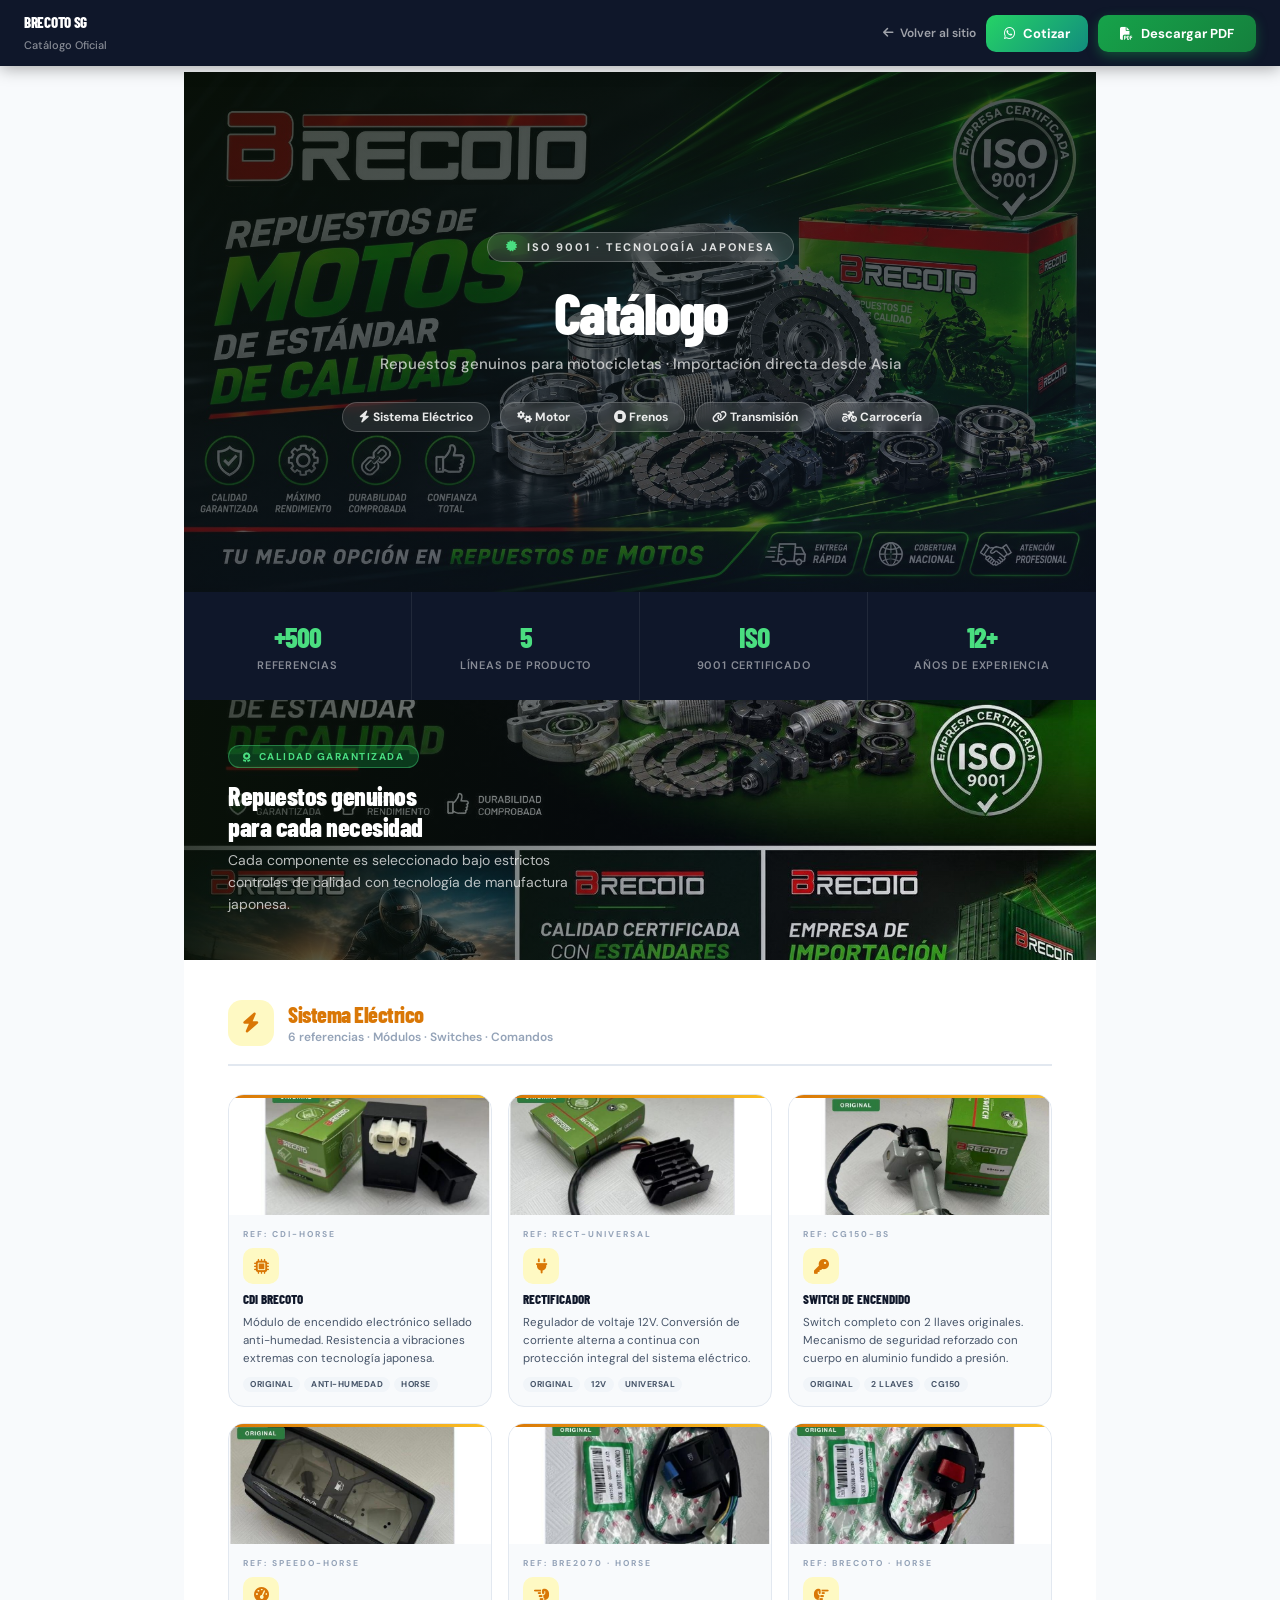
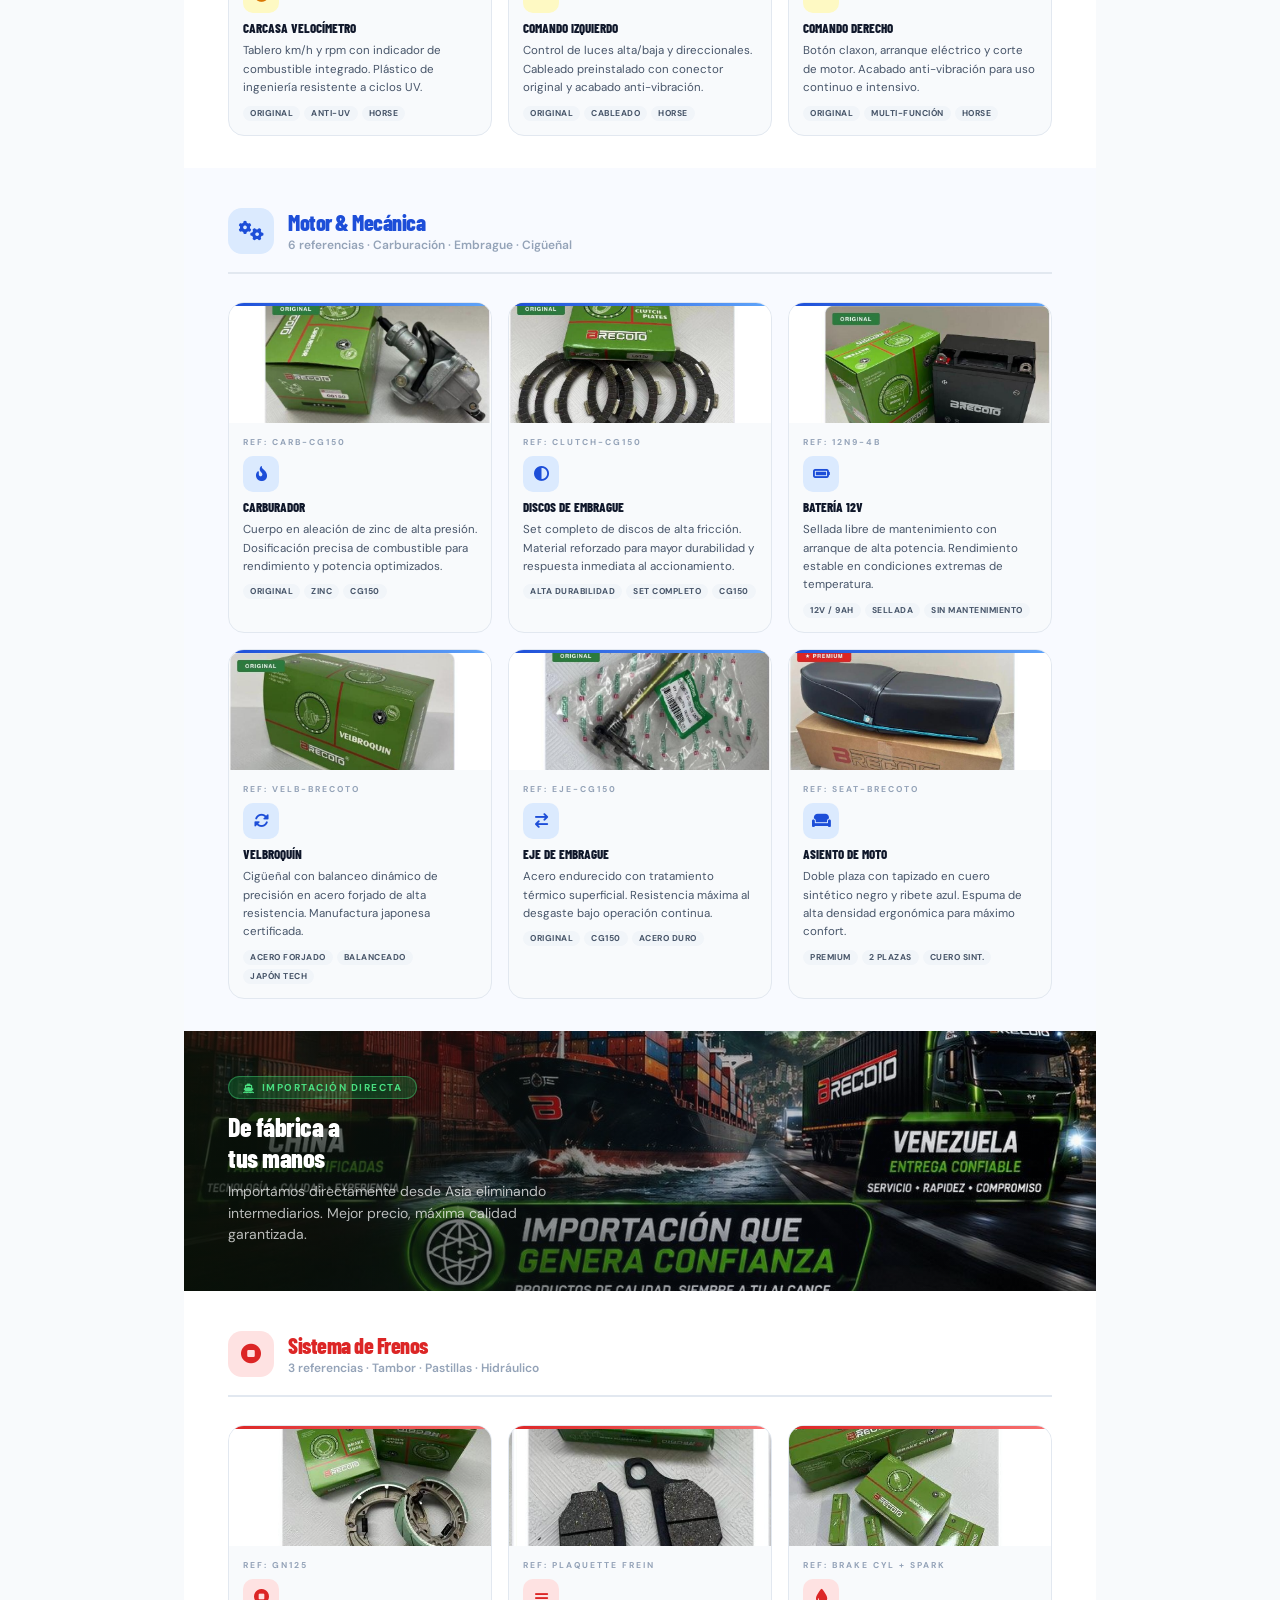
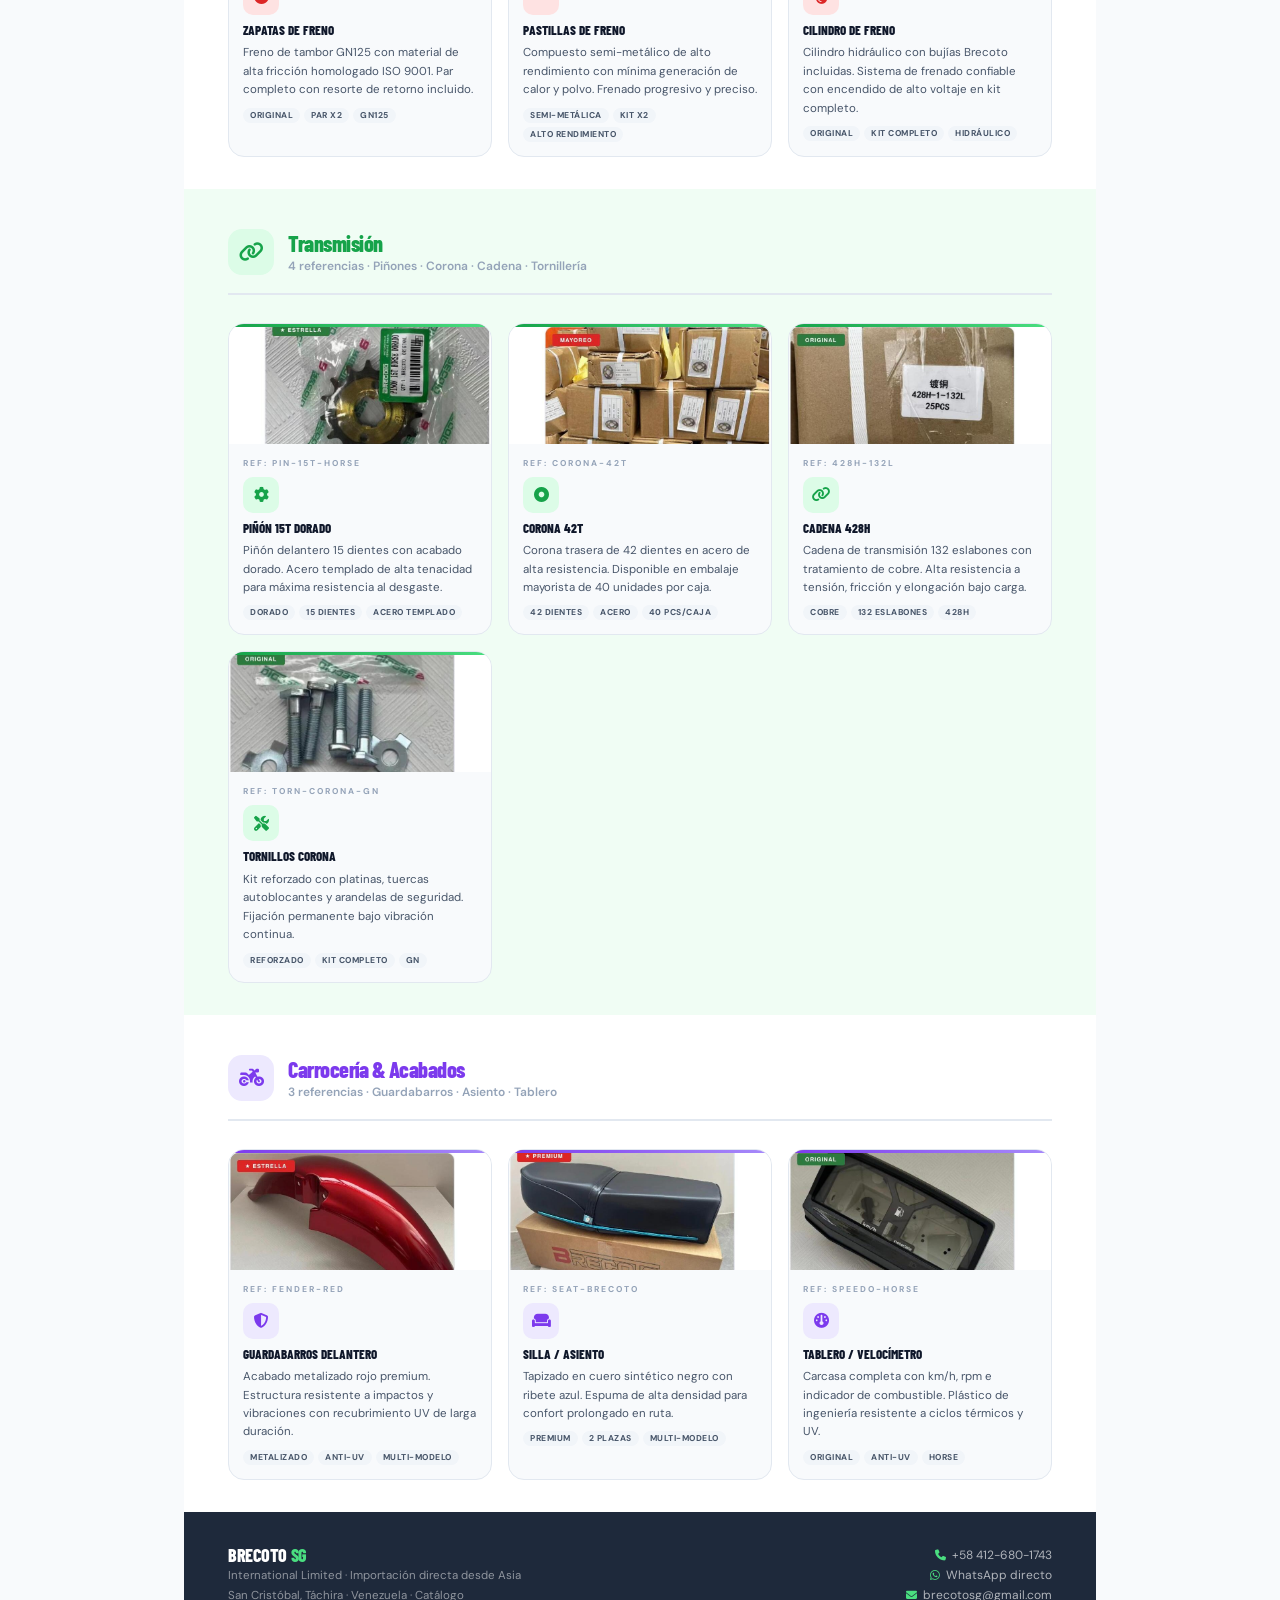
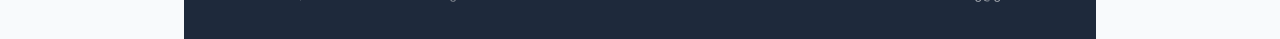
==== commit 0d1cf1eb: "Add real product photos extracted from official PDF catalog https://claude.ai/code/session_01VnVDGsS" ====
--- a/catalogo.html
+++ b/catalogo.html
@@ -328,7 +328,7 @@
     </div>
     <div class="prod-grid">
       <div class="prod-card">
-        <img class="prod-img" src="images/galeria.jpg" alt="CDI BRECOTO">
+        <img class="prod-img" src="images/productos/cdi-brecoto.jpg" alt="CDI BRECOTO">
         <div class="prod-body">
           <div class="prod-ref">REF: CDI-HORSE</div>
           <div class="prod-icon-sm"><i class="fas fa-microchip"></i></div>
@@ -338,7 +338,7 @@
         </div>
       </div>
       <div class="prod-card">
-        <img class="prod-img" src="images/importacion.jpg" alt="Rectificador">
+        <img class="prod-img" src="images/productos/rectificador.jpg" alt="Rectificador">
         <div class="prod-body">
           <div class="prod-ref">REF: RECT-UNIVERSAL</div>
           <div class="prod-icon-sm"><i class="fas fa-plug"></i></div>
@@ -348,7 +348,7 @@
         </div>
       </div>
       <div class="prod-card">
-        <img class="prod-img" src="images/galeria.jpg" alt="Switch de Encendido">
+        <img class="prod-img" src="images/productos/switch-encendido.jpg" alt="Switch de Encendido">
         <div class="prod-body">
           <div class="prod-ref">REF: CG150-BS</div>
           <div class="prod-icon-sm"><i class="fas fa-key"></i></div>
@@ -358,7 +358,7 @@
         </div>
       </div>
       <div class="prod-card">
-        <img class="prod-img" src="images/importacion.jpg" alt="Carcasa Velocímetro">
+        <img class="prod-img" src="images/productos/carcasa-velocimetro.jpg" alt="Carcasa Velocímetro">
         <div class="prod-body">
           <div class="prod-ref">REF: SPEEDO-HORSE</div>
           <div class="prod-icon-sm"><i class="fas fa-gauge-high"></i></div>
@@ -368,7 +368,7 @@
         </div>
       </div>
       <div class="prod-card">
-        <img class="prod-img" src="images/galeria.jpg" alt="Comando Izquierdo">
+        <img class="prod-img" src="images/productos/comando-izquierdo.jpg" alt="Comando Izquierdo">
         <div class="prod-body">
           <div class="prod-ref">REF: BRE2070 · HORSE</div>
           <div class="prod-icon-sm"><i class="fas fa-hand-point-left"></i></div>
@@ -378,7 +378,7 @@
         </div>
       </div>
       <div class="prod-card">
-        <img class="prod-img" src="images/importacion.jpg" alt="Comando Derecho">
+        <img class="prod-img" src="images/productos/comando-derecho.jpg" alt="Comando Derecho">
         <div class="prod-body">
           <div class="prod-ref">REF: BRECOTO · HORSE</div>
           <div class="prod-icon-sm"><i class="fas fa-hand-point-right"></i></div>
@@ -401,7 +401,7 @@
     </div>
     <div class="prod-grid">
       <div class="prod-card">
-        <img class="prod-img" src="images/banner.jpg" alt="Carburador">
+        <img class="prod-img" src="images/productos/carburador.jpg" alt="Carburador">
         <div class="prod-body">
           <div class="prod-ref">REF: CARB-CG150</div>
           <div class="prod-icon-sm"><i class="fas fa-fire-flame-curved"></i></div>
@@ -411,7 +411,7 @@
         </div>
       </div>
       <div class="prod-card">
-        <img class="prod-img" src="images/galeria.jpg" alt="Discos de Embrague">
+        <img class="prod-img" src="images/productos/discos-embrague.jpg" alt="Discos de Embrague">
         <div class="prod-body">
           <div class="prod-ref">REF: CLUTCH-CG150</div>
           <div class="prod-icon-sm"><i class="fas fa-circle-half-stroke"></i></div>
@@ -421,7 +421,7 @@
         </div>
       </div>
       <div class="prod-card">
-        <img class="prod-img" src="images/importacion.jpg" alt="Batería 12V">
+        <img class="prod-img" src="images/productos/bateria-12v.jpg" alt="Batería 12V">
         <div class="prod-body">
           <div class="prod-ref">REF: 12N9-4B</div>
           <div class="prod-icon-sm"><i class="fas fa-battery-full"></i></div>
@@ -431,7 +431,7 @@
         </div>
       </div>
       <div class="prod-card">
-        <img class="prod-img" src="images/banner.jpg" alt="Velbroquín">
+        <img class="prod-img" src="images/productos/velbroquin.jpg" alt="Velbroquín">
         <div class="prod-body">
           <div class="prod-ref">REF: VELB-BRECOTO</div>
           <div class="prod-icon-sm"><i class="fas fa-rotate"></i></div>
@@ -441,7 +441,7 @@
         </div>
       </div>
       <div class="prod-card">
-        <img class="prod-img" src="images/galeria.jpg" alt="Eje de Embrague">
+        <img class="prod-img" src="images/productos/eje-embrague.jpg" alt="Eje de Embrague">
         <div class="prod-body">
           <div class="prod-ref">REF: EJE-CG150</div>
           <div class="prod-icon-sm"><i class="fas fa-arrow-right-arrow-left"></i></div>
@@ -451,7 +451,7 @@
         </div>
       </div>
       <div class="prod-card">
-        <img class="prod-img" src="images/importacion.jpg" alt="Asiento de Moto">
+        <img class="prod-img" src="images/productos/asiento-moto.jpg" alt="Asiento de Moto">
         <div class="prod-body">
           <div class="prod-ref">REF: SEAT-BRECOTO</div>
           <div class="prod-icon-sm"><i class="fas fa-couch"></i></div>
@@ -486,7 +486,7 @@
     </div>
     <div class="prod-grid">
       <div class="prod-card">
-        <img class="prod-img" src="images/galeria.jpg" alt="Zapatas de Freno">
+        <img class="prod-img" src="images/productos/zapatas-freno.jpg" alt="Zapatas de Freno">
         <div class="prod-body">
           <div class="prod-ref">REF: GN125</div>
           <div class="prod-icon-sm"><i class="fas fa-circle-stop"></i></div>
@@ -496,7 +496,7 @@
         </div>
       </div>
       <div class="prod-card">
-        <img class="prod-img" src="images/importacion.jpg" alt="Pastillas de Freno">
+        <img class="prod-img" src="images/productos/pastillas-freno.jpg" alt="Pastillas de Freno">
         <div class="prod-body">
           <div class="prod-ref">REF: PLAQUETTE FREIN</div>
           <div class="prod-icon-sm"><i class="fas fa-grip-lines"></i></div>
@@ -506,7 +506,7 @@
         </div>
       </div>
       <div class="prod-card">
-        <img class="prod-img" src="images/banner.jpg" alt="Cilindro de Freno">
+        <img class="prod-img" src="images/productos/cilindro-freno.jpg" alt="Cilindro de Freno">
         <div class="prod-body">
           <div class="prod-ref">REF: BRAKE CYL + SPARK</div>
           <div class="prod-icon-sm"><i class="fas fa-droplet"></i></div>
@@ -529,7 +529,7 @@
     </div>
     <div class="prod-grid">
       <div class="prod-card">
-        <img class="prod-img" src="images/galeria.jpg" alt="Piñón 15T Dorado">
+        <img class="prod-img" src="images/productos/pinon-15t.jpg" alt="Piñón 15T Dorado">
         <div class="prod-body">
           <div class="prod-ref">REF: PIN-15T-HORSE</div>
           <div class="prod-icon-sm"><i class="fas fa-gear"></i></div>
@@ -539,7 +539,7 @@
         </div>
       </div>
       <div class="prod-card">
-        <img class="prod-img" src="images/importacion.jpg" alt="Corona 42T">
+        <img class="prod-img" src="images/productos/corona-42t.jpg" alt="Corona 42T">
         <div class="prod-body">
           <div class="prod-ref">REF: CORONA-42T</div>
           <div class="prod-icon-sm"><i class="fas fa-circle-dot"></i></div>
@@ -549,7 +549,7 @@
         </div>
       </div>
       <div class="prod-card">
-        <img class="prod-img" src="images/banner.jpg" alt="Cadena 428H">
+        <img class="prod-img" src="images/productos/cadena-428h.jpg" alt="Cadena 428H">
         <div class="prod-body">
           <div class="prod-ref">REF: 428H-132L</div>
           <div class="prod-icon-sm"><i class="fas fa-link"></i></div>
@@ -559,7 +559,7 @@
         </div>
       </div>
       <div class="prod-card">
-        <img class="prod-img" src="images/galeria.jpg" alt="Tornillos Corona">
+        <img class="prod-img" src="images/productos/tornillos-corona.jpg" alt="Tornillos Corona">
         <div class="prod-body">
           <div class="prod-ref">REF: TORN-CORONA-GN</div>
           <div class="prod-icon-sm"><i class="fas fa-screwdriver-wrench"></i></div>
@@ -582,7 +582,7 @@
     </div>
     <div class="prod-grid">
       <div class="prod-card">
-        <img class="prod-img" src="images/banner.jpg" alt="Guardabarros Delantero">
+        <img class="prod-img" src="images/productos/guardabarros.jpg" alt="Guardabarros Delantero">
         <div class="prod-body">
           <div class="prod-ref">REF: FENDER-RED</div>
           <div class="prod-icon-sm"><i class="fas fa-shield-halved"></i></div>
@@ -592,7 +592,7 @@
         </div>
       </div>
       <div class="prod-card">
-        <img class="prod-img" src="images/galeria.jpg" alt="Silla / Asiento">
+        <img class="prod-img" src="images/productos/asiento-moto.jpg" alt="Silla / Asiento">
         <div class="prod-body">
           <div class="prod-ref">REF: SEAT-BRECOTO</div>
           <div class="prod-icon-sm"><i class="fas fa-couch"></i></div>
@@ -602,7 +602,7 @@
         </div>
       </div>
       <div class="prod-card">
-        <img class="prod-img" src="images/importacion.jpg" alt="Tablero / Velocímetro">
+        <img class="prod-img" src="images/productos/carcasa-velocimetro.jpg" alt="Tablero / Velocímetro">
         <div class="prod-body">
           <div class="prod-ref">REF: SPEEDO-HORSE</div>
           <div class="prod-icon-sm"><i class="fas fa-gauge"></i></div>
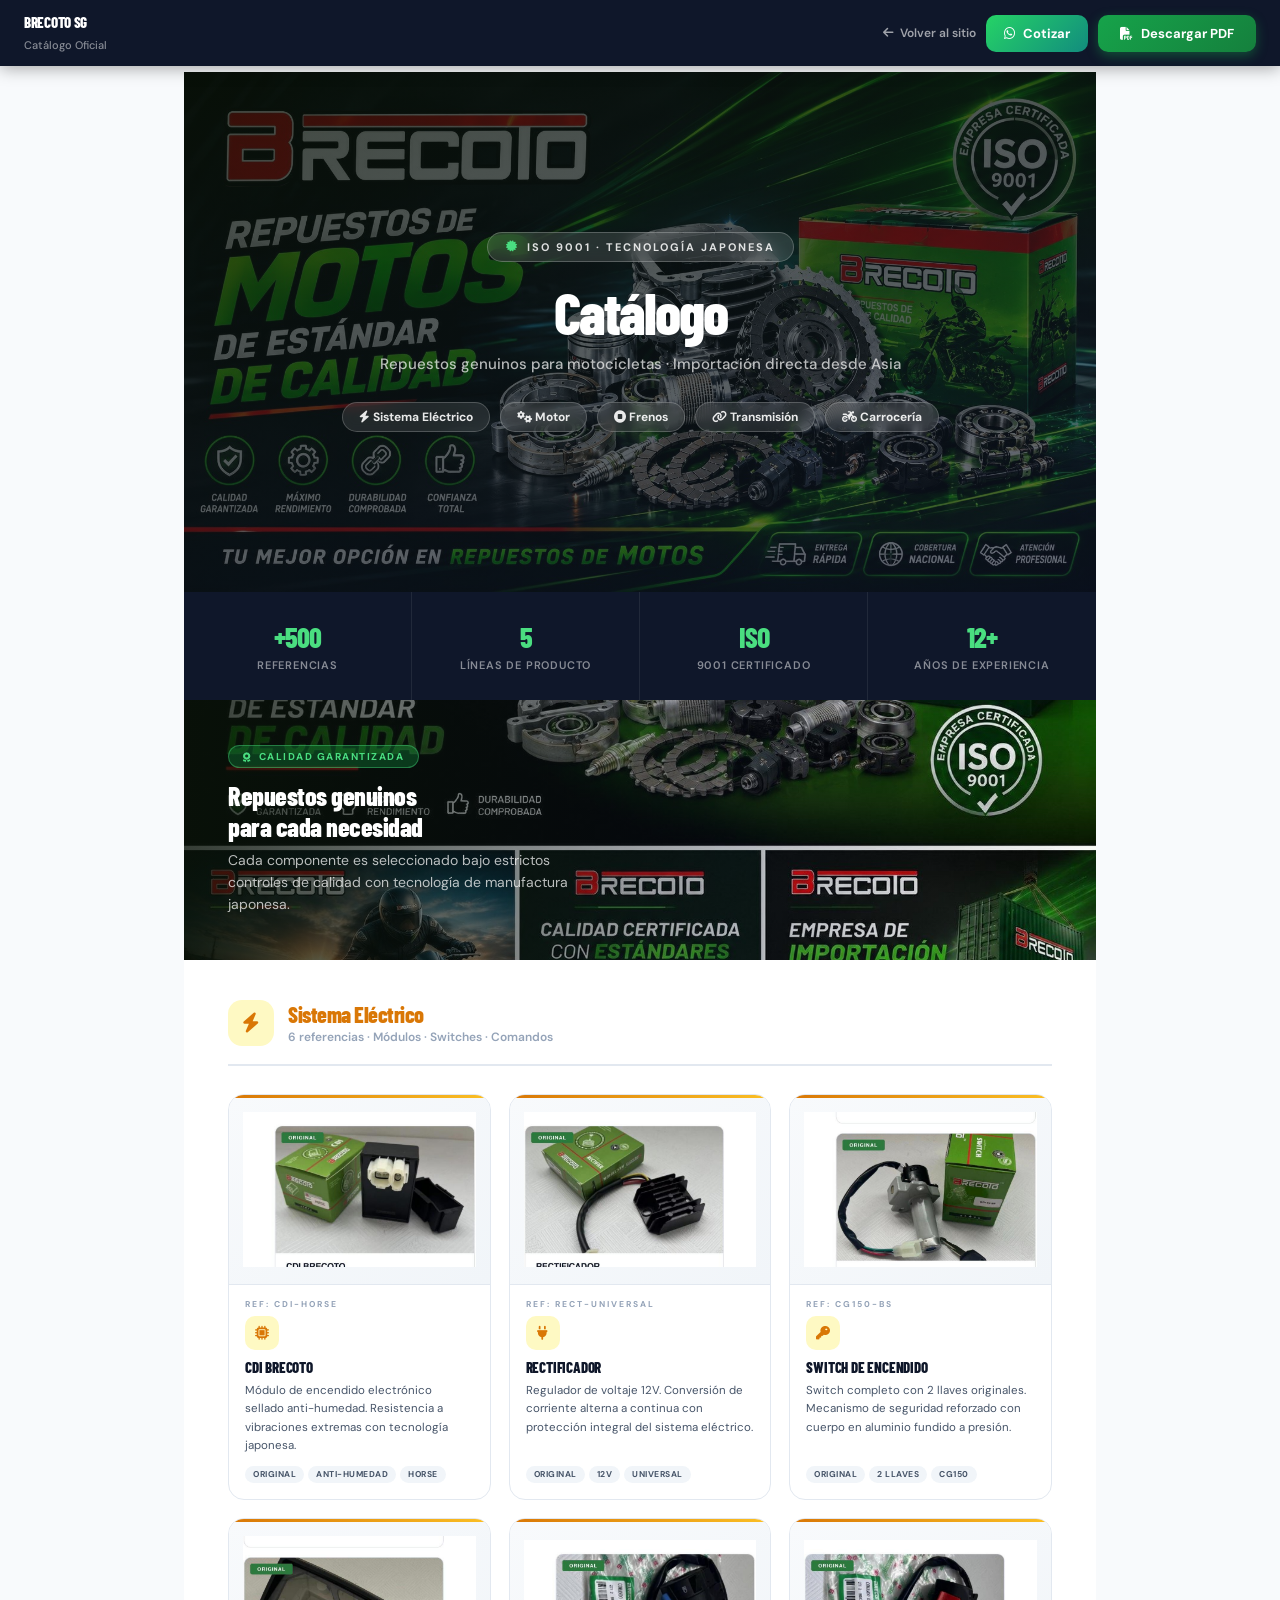
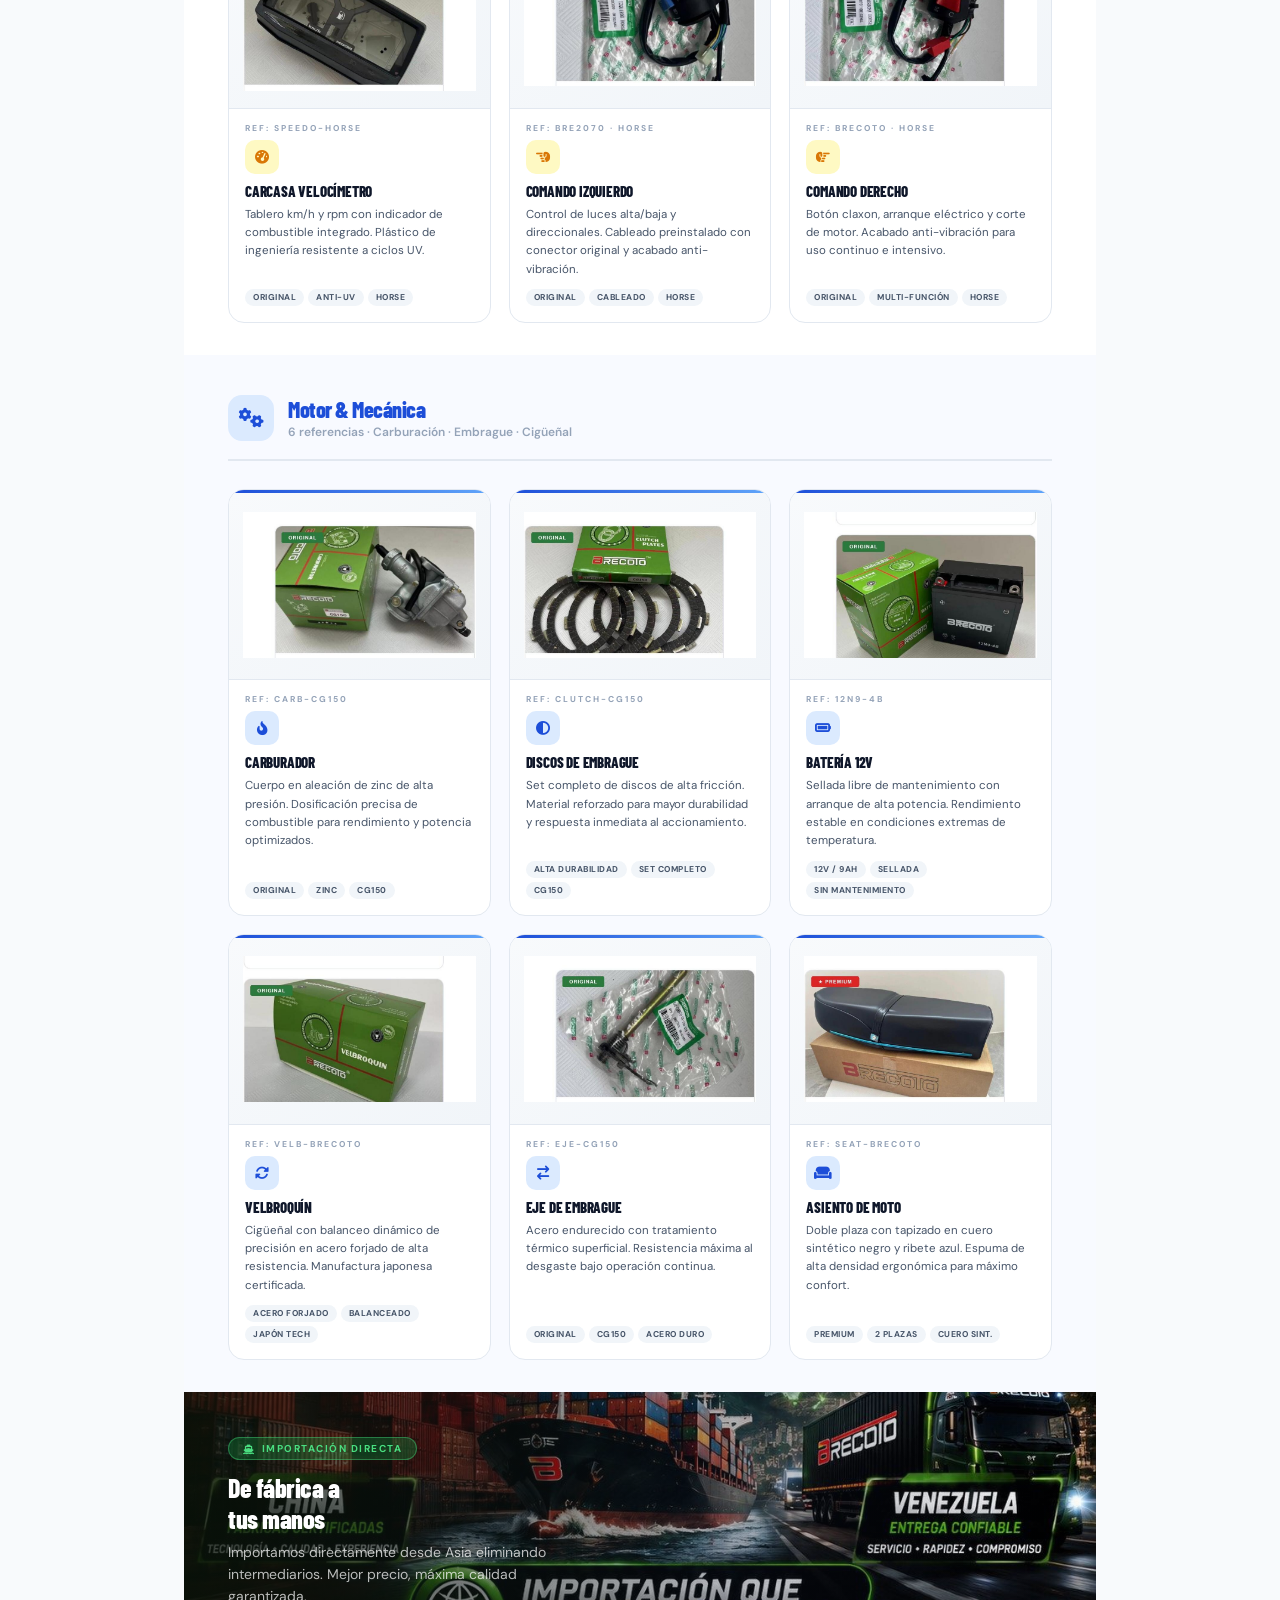
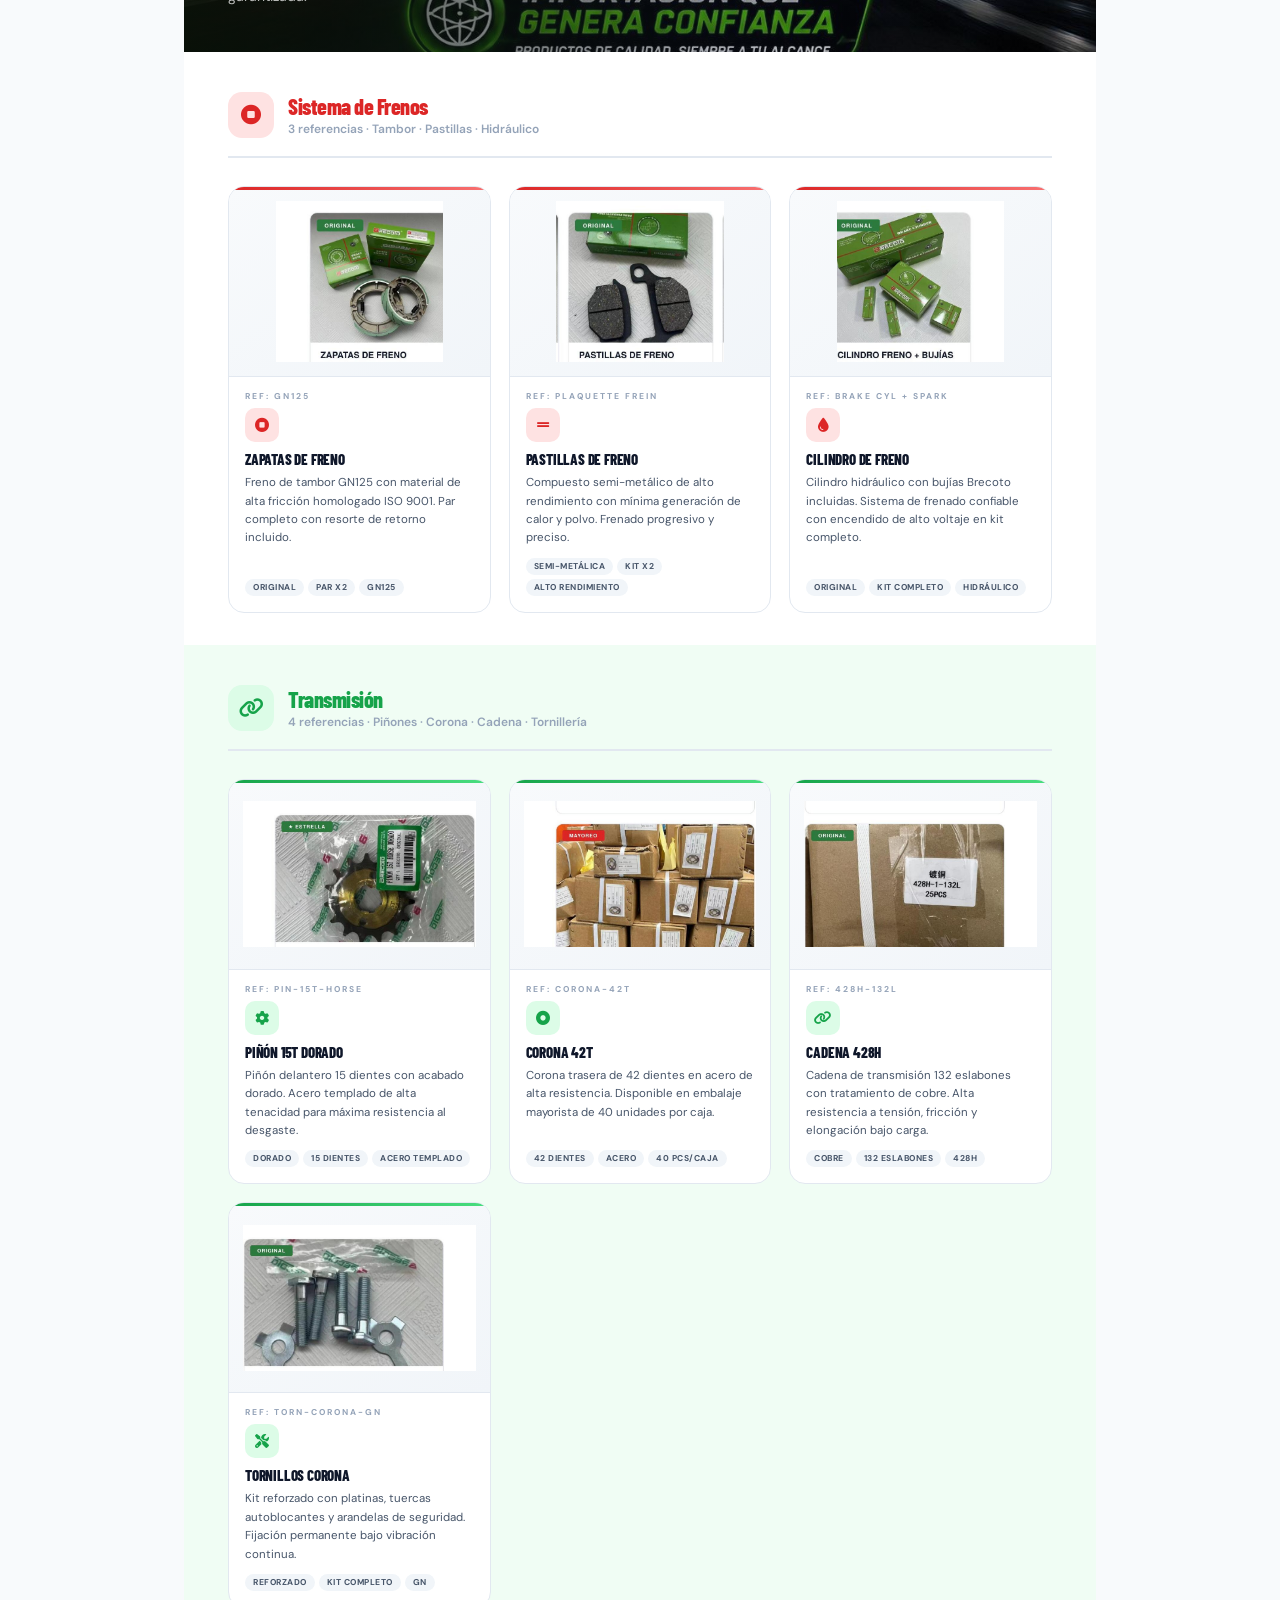
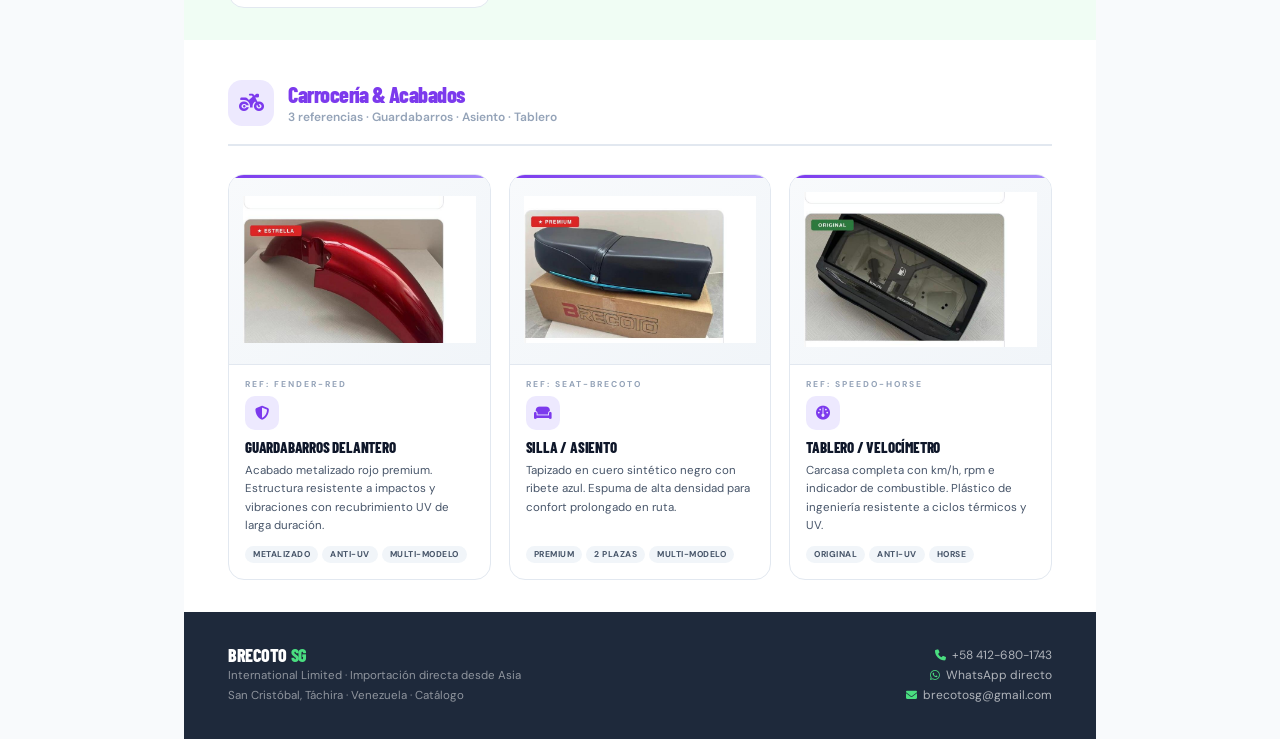
==== commit 3c849ae1: "Fix catalog: images fully visible, uniform cards, responsive grid - prod-img: 120px cover → 190px co" ====
--- a/catalogo.html
+++ b/catalogo.html
@@ -119,23 +119,40 @@
 .cat-sec-count{font-size:12px;font-weight:600;color:var(--gray);margin-top:2px;}
 
 /* ── PRODUCT GRID ── */
-.prod-grid{display:grid;grid-template-columns:repeat(3,1fr);gap:16px;}
+.prod-grid{display:grid;grid-template-columns:repeat(3,1fr);gap:18px;}
+
 .prod-card{
-  border:1.5px solid var(--border);border-radius:16px;padding:0;
-  position:relative;overflow:hidden;background:var(--bg);
-  display:flex;flex-direction:column;
+  border:1.5px solid var(--border);border-radius:16px;overflow:hidden;
+  background:var(--white);display:flex;flex-direction:column;
+  position:relative;transition:box-shadow .25s ease,transform .25s ease,border-color .25s ease;
+}
+.prod-card:hover{
+  box-shadow:0 12px 36px rgba(15,23,42,.11);
+  transform:translateY(-3px);border-color:#cbd5e1;
 }
 .prod-card::before{
-  content:'';position:absolute;top:0;left:0;right:0;height:3px;border-radius:16px 16px 0 0;z-index:2;
-}
-.prod-img{width:100%;height:120px;object-fit:cover;display:block;}
-.prod-body{padding:14px 14px 14px;}
-.prod-ref{font-size:8.5px;font-weight:700;letter-spacing:2px;text-transform:uppercase;color:var(--gray);margin-bottom:8px;}
-.prod-icon-sm{width:36px;height:36px;border-radius:10px;display:flex;align-items:center;justify-content:center;font-size:15px;margin-bottom:8px;}
-.prod-name{font-family:'Barlow Condensed',sans-serif;font-size:13px;font-weight:800;color:var(--ink);margin-bottom:6px;line-height:1.2;}
-.prod-desc{font-size:11.5px;color:var(--ink3);line-height:1.6;margin-bottom:8px;}
-.prod-tags{display:flex;gap:4px;flex-wrap:wrap;}
-.prod-tag{font-size:8.5px;font-weight:700;letter-spacing:.5px;text-transform:uppercase;padding:2px 7px;border-radius:999px;background:#f1f5f9;color:var(--ink3);}
+  content:'';position:absolute;top:0;left:0;right:0;height:3px;
+  border-radius:16px 16px 0 0;z-index:2;
+}
+
+/* ── IMAGE AREA — contain completo, sin recorte ── */
+.prod-img{
+  width:100%;height:190px;
+  object-fit:contain;object-position:center;
+  display:block;flex-shrink:0;
+  background:linear-gradient(145deg,#f8fafc 0%,#f1f5f9 100%);
+  border-bottom:1.5px solid var(--border);
+  padding:14px;
+}
+
+/* ── CARD BODY ── */
+.prod-body{padding:14px 16px 16px;display:flex;flex-direction:column;flex:1;}
+.prod-ref{font-size:8.5px;font-weight:700;letter-spacing:2px;text-transform:uppercase;color:var(--gray);margin-bottom:6px;}
+.prod-icon-sm{width:34px;height:34px;border-radius:10px;display:flex;align-items:center;justify-content:center;font-size:14px;margin-bottom:8px;flex-shrink:0;}
+.prod-name{font-family:'Barlow Condensed',sans-serif;font-size:15px;font-weight:800;color:var(--ink);margin-bottom:6px;line-height:1.2;letter-spacing:-.2px;}
+.prod-desc{font-size:11.5px;color:var(--ink3);line-height:1.6;margin-bottom:10px;flex:1;}
+.prod-tags{display:flex;gap:4px;flex-wrap:wrap;margin-top:auto;}
+.prod-tag{font-size:8.5px;font-weight:700;letter-spacing:.5px;text-transform:uppercase;padding:3px 8px;border-radius:999px;background:#f1f5f9;color:var(--ink3);}
 
 /* ── DIVIDER ── */
 .page-div{height:32px;background:var(--bg);}
@@ -220,6 +237,8 @@
   .page-div{display:none;}
   .cat-sec{padding:28px 36px 22px;}
   .prod-grid{grid-template-columns:repeat(3,1fr);gap:12px;}
+  .prod-img{height:140px;padding:10px;-webkit-print-color-adjust:exact;print-color-adjust:exact;}
+  .prod-card:hover{transform:none;box-shadow:none;}
   .cover{height:420px;}
   .stats-row{break-inside:avoid;}
   .cat-sec{break-inside:avoid;}
@@ -229,6 +248,7 @@
 
 @media(max-width:700px){
   .prod-grid{grid-template-columns:1fr 1fr;}
+  .prod-img{height:160px;padding:10px;}
   .stats-row{grid-template-columns:1fr 1fr;}
   .cat-sec{padding:28px 24px 20px;}
   .photo-strip-overlay{padding:0 24px;}
@@ -249,7 +269,10 @@
   .stats-row{grid-template-columns:1fr 1fr;}
   .stat-cell{padding:18px 12px;}
   .stat-num{font-size:20px;}
-  .prod-grid{grid-template-columns:1fr;}
+  .prod-grid{grid-template-columns:1fr 1fr;}
+  .prod-img{height:140px;padding:8px;}
+  .prod-name{font-size:13px;}
+  .prod-desc{font-size:11px;}
   .cat-sec{padding:22px 16px 18px;}
   .cat-sec-title{font-size:18px;}
   .photo-strip{height:180px;}
@@ -257,6 +280,10 @@
   .photo-strip-overlay{padding:0 16px;}
   .cat-footer{padding:24px 20px;}
   .catalog{padding-top:100px;}
+}
+@media(max-width:360px){
+  .prod-grid{grid-template-columns:1fr;}
+  .prod-img{height:180px;}
 }
 </style>
 </head>
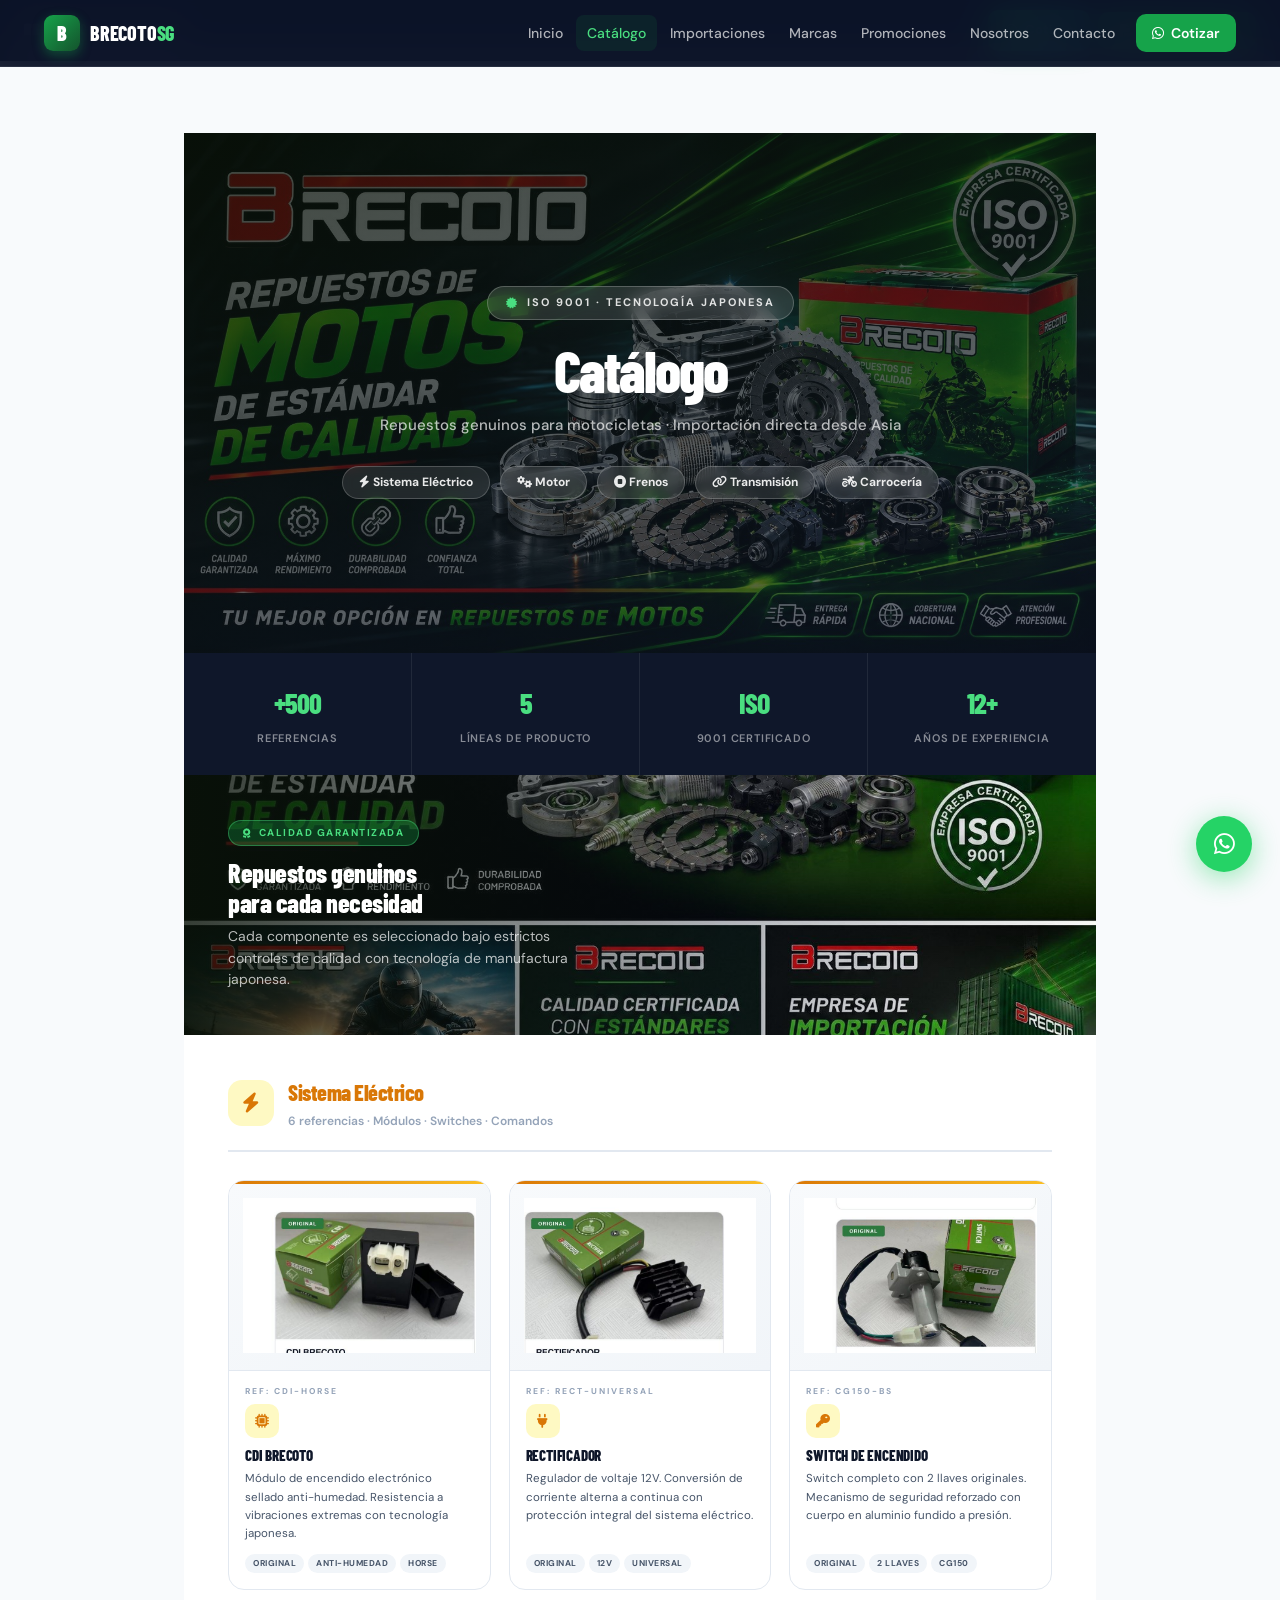
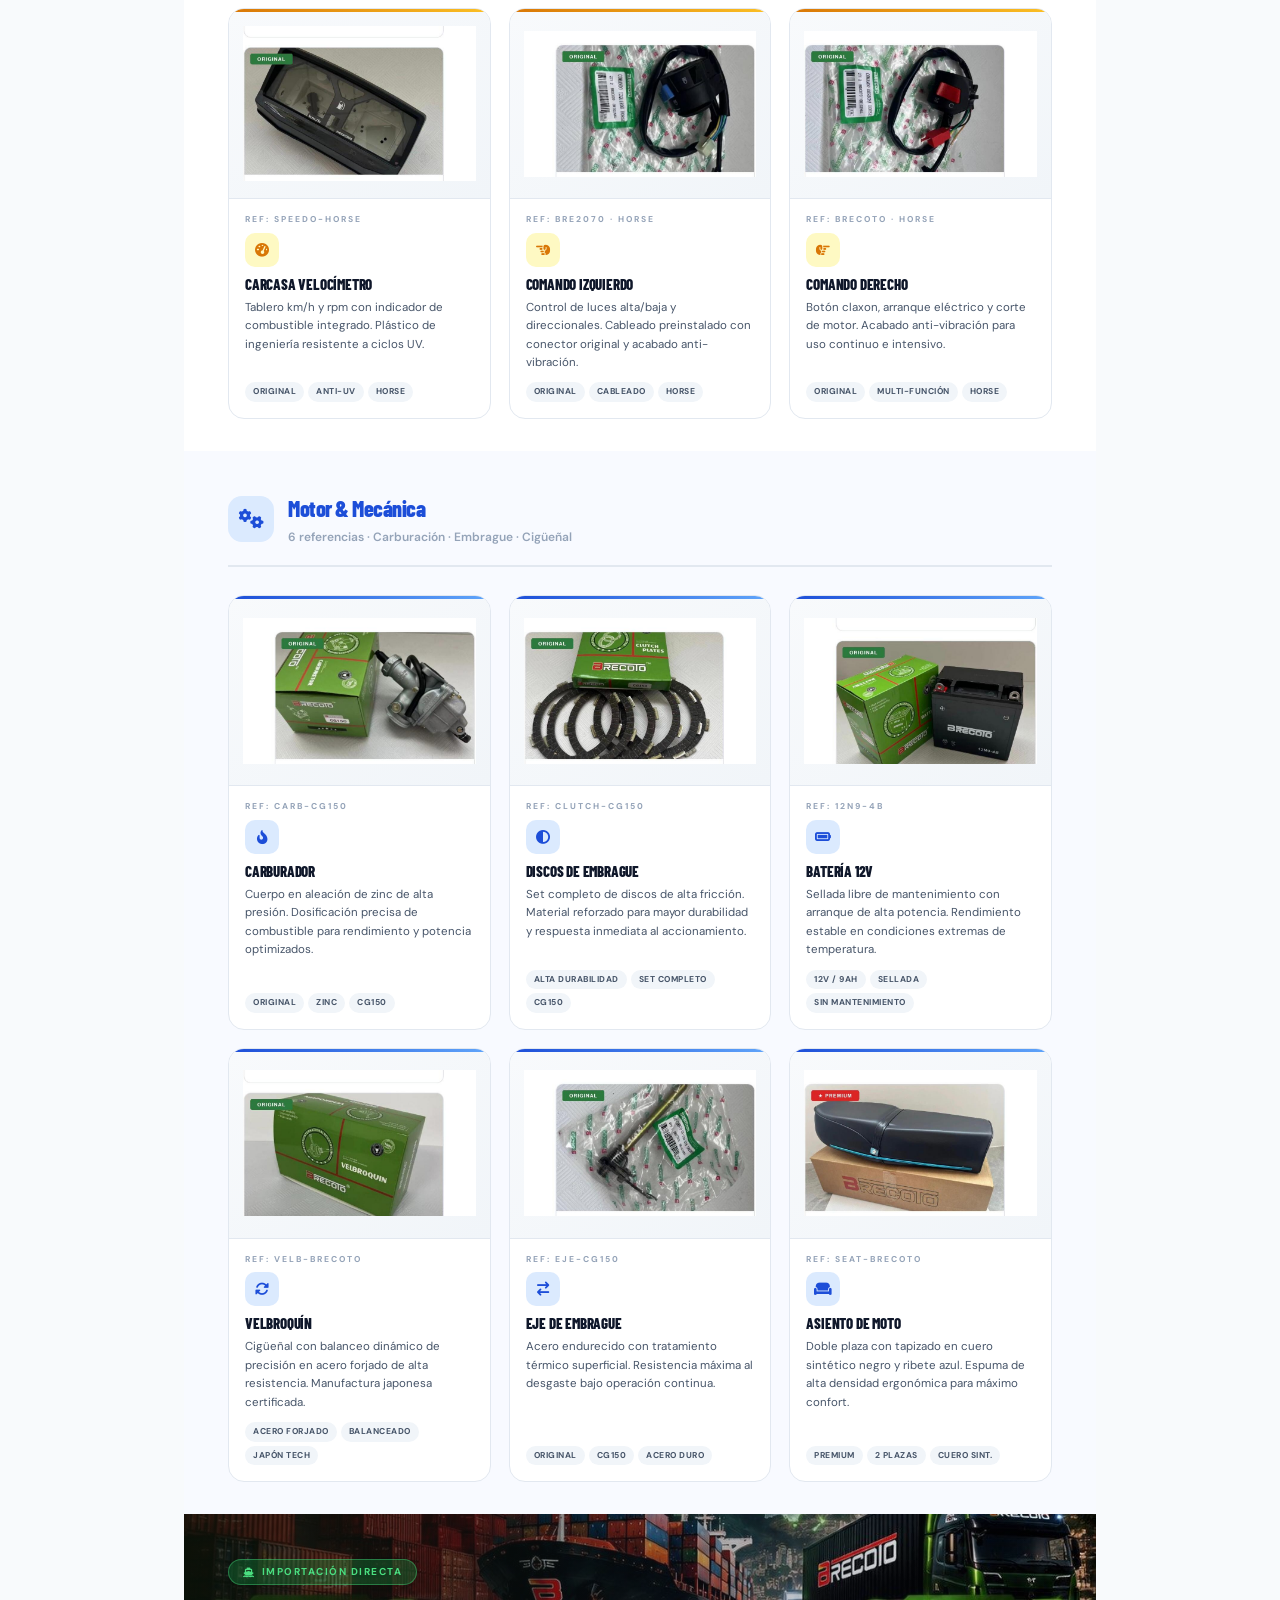
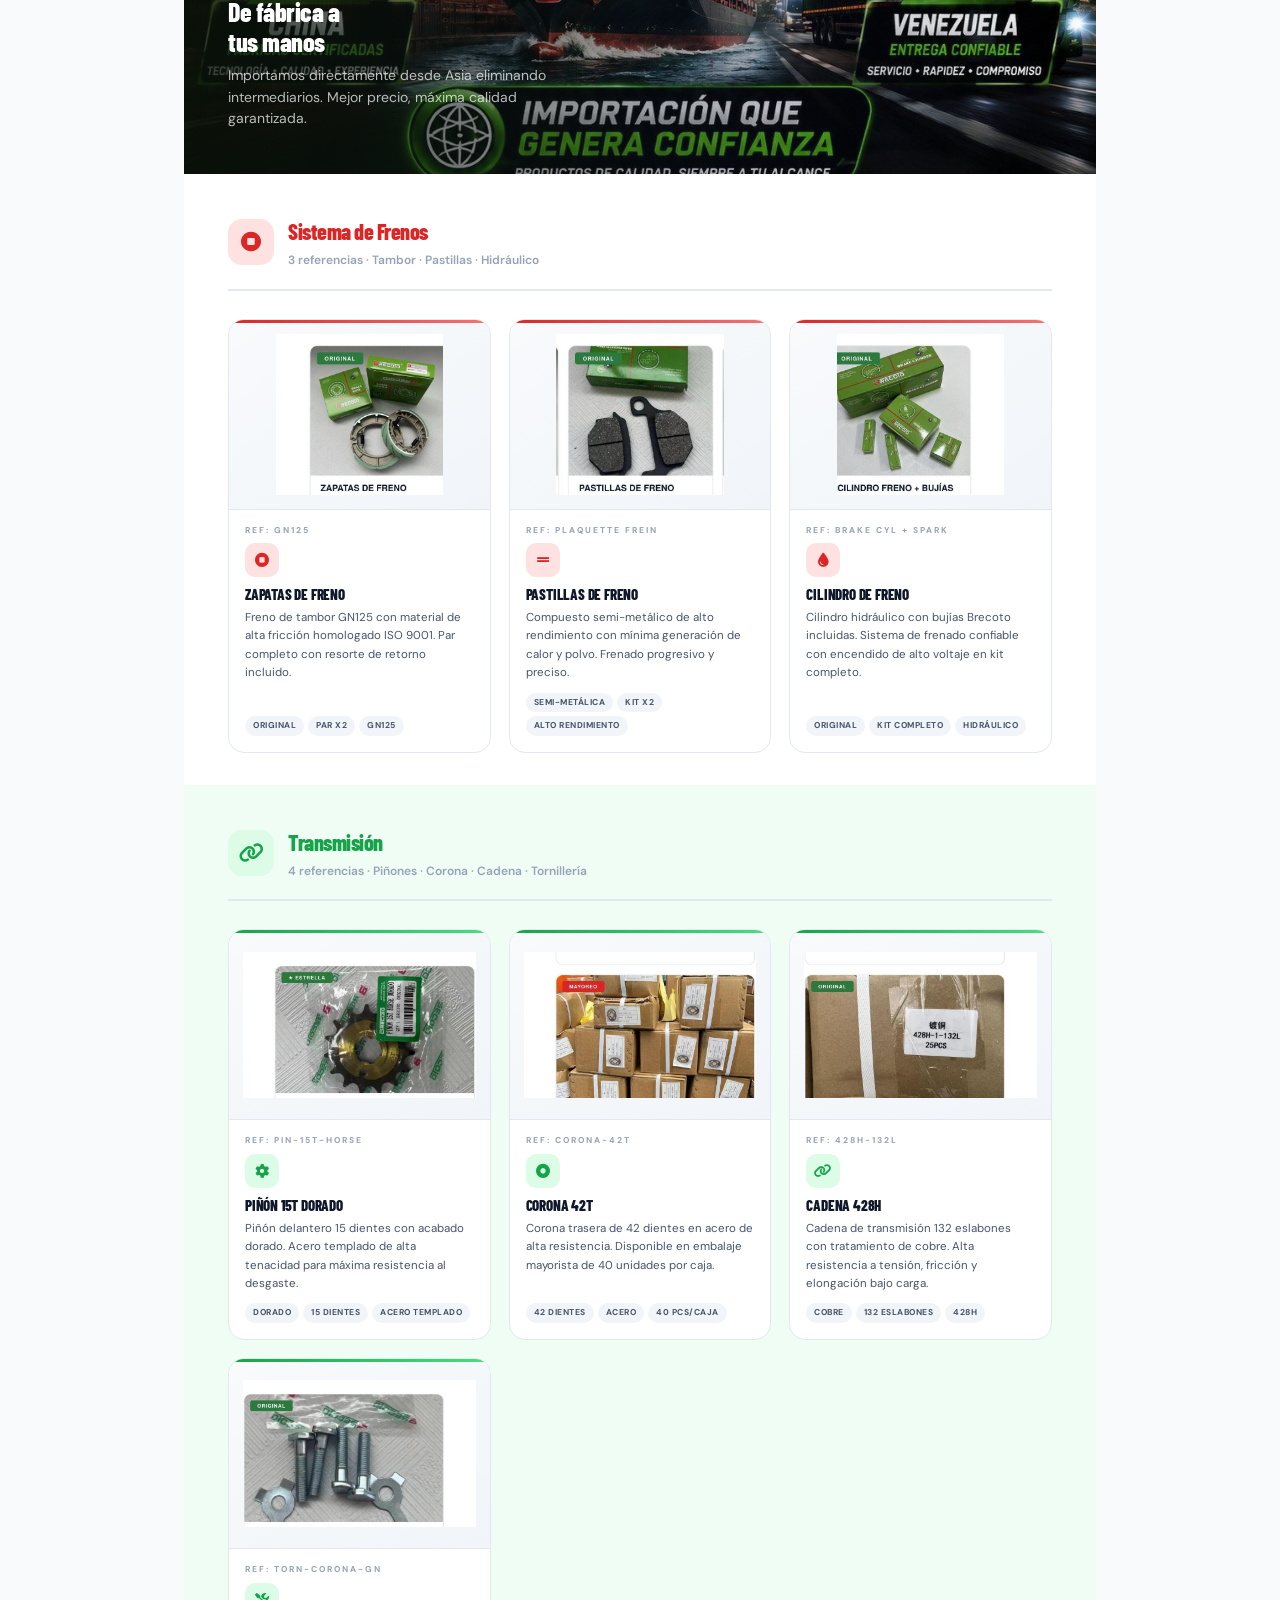
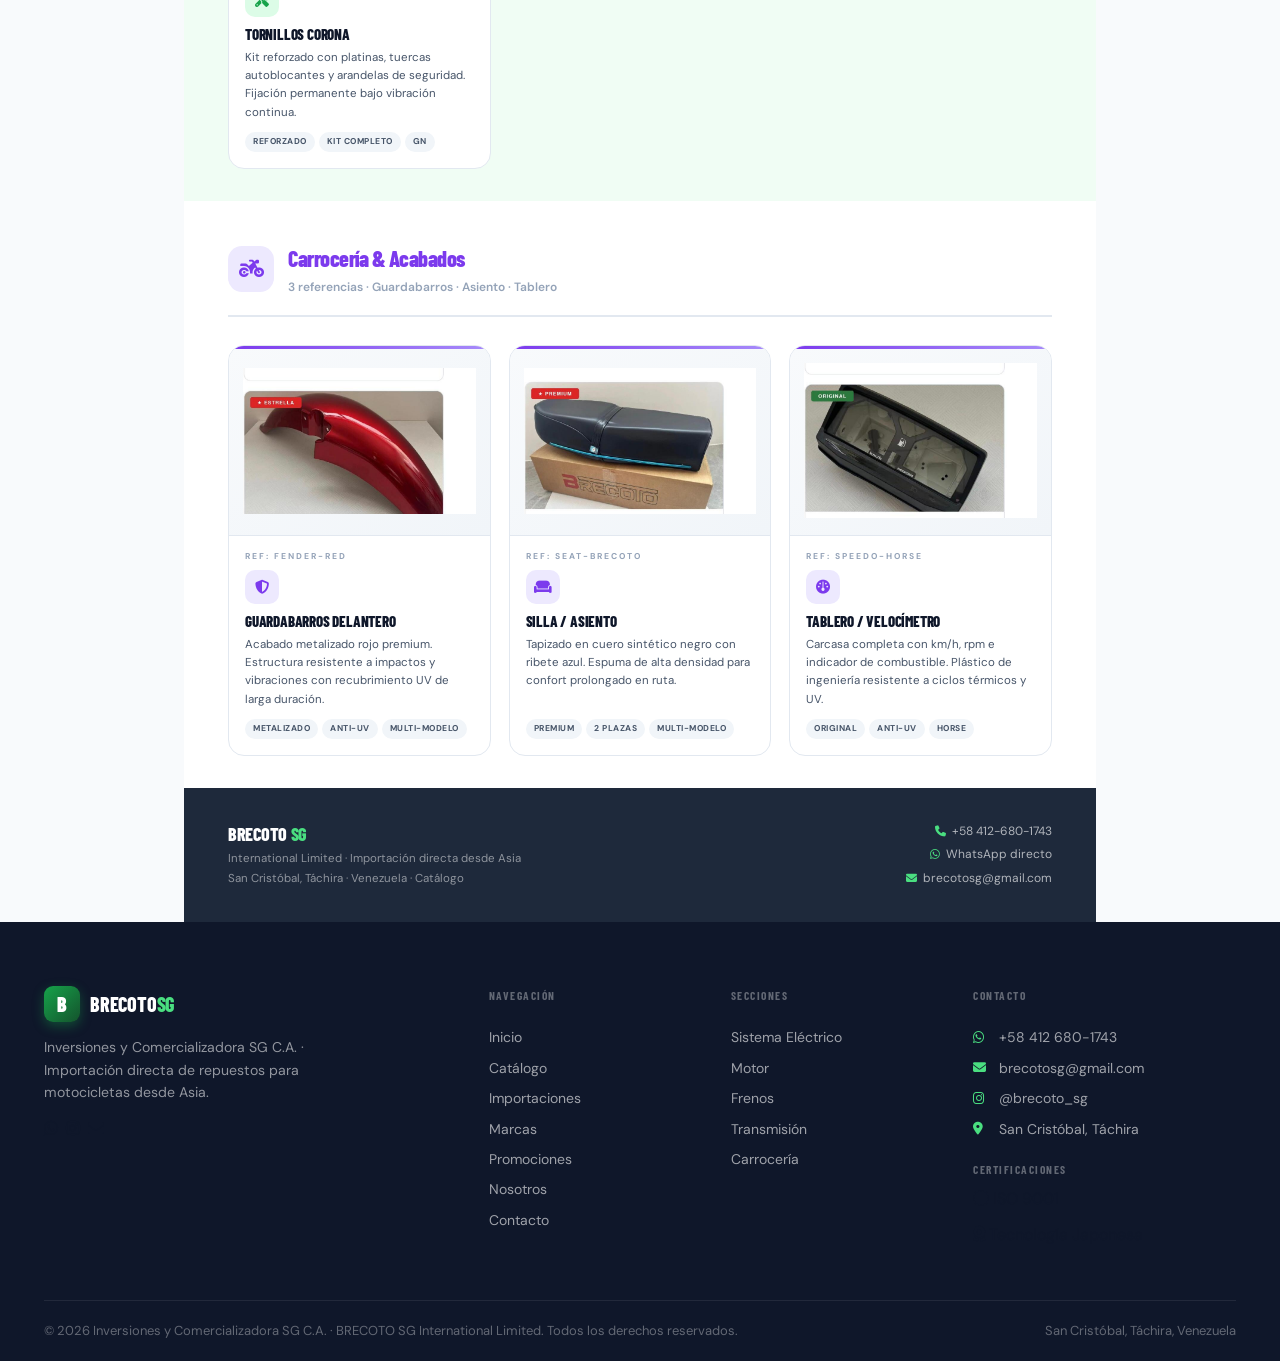
==== commit 05f16c9d: "Reestructuración completa del sitio web multi-página - Nueva arquitectura multi-página: index, catál" ====
--- a/catalogo.html
+++ b/catalogo.html
@@ -7,6 +7,7 @@
 <link rel="preconnect" href="https://fonts.googleapis.com">
 <link href="https://fonts.googleapis.com/css2?family=Barlow+Condensed:wght@600;700;800;900&family=DM+Sans:opsz,wght@9..40,400;9..40,500;9..40,600;9..40,700&display=swap" rel="stylesheet">
 <link rel="stylesheet" href="https://cdnjs.cloudflare.com/ajax/libs/font-awesome/6.5.0/css/all.min.css">
+<link rel="stylesheet" href="assets/style.css">
 <style>
 *{margin:0;padding:0;box-sizing:border-box;}
 :root{
@@ -21,17 +22,14 @@
 }
 body{font-family:'DM Sans',sans-serif;background:var(--bg);color:var(--ink);}
 
-/* ── PRINT BAR (no aparece al imprimir) ── */
-.print-bar{
-  position:fixed;top:0;left:0;right:0;z-index:999;
-  background:var(--ink);padding:12px 24px;
+/* ── TOOLBAR DE CATÁLOGO (oculta al imprimir) ── */
+.cat-toolbar{
+  background:var(--ink2);padding:10px 24px;
   display:flex;align-items:center;justify-content:space-between;gap:16px;
-  box-shadow:0 2px 16px rgba(0,0,0,.35);
-}
-.print-bar-brand{display:flex;align-items:center;gap:10px;}
-.print-bar-brand span{font-family:'Barlow Condensed',sans-serif;font-weight:800;font-size:15px;color:#fff;letter-spacing:-.3px;}
-.print-bar-brand small{font-size:11px;color:rgba(255,255,255,.5);font-weight:500;}
-.print-bar-actions{display:flex;gap:10px;align-items:center;}
+  flex-wrap:wrap;
+}
+.cat-toolbar-title{font-family:'Barlow Condensed',sans-serif;font-weight:700;font-size:14px;color:rgba(255,255,255,.75);letter-spacing:.05em;text-transform:uppercase;}
+.cat-toolbar-actions{display:flex;gap:8px;align-items:center;flex-wrap:wrap;}
 .btn-pdf{
   display:inline-flex;align-items:center;gap:8px;
   background:linear-gradient(135deg,var(--green),#15803d);
@@ -229,7 +227,8 @@
 
 /* ══════════ PRINT STYLES ══════════ */
 @media print{
-  .print-bar{display:none!important;}
+  #nav{display:none!important;}
+  .cat-toolbar{display:none!important;}
   .catalog{padding-top:0;}
   body{background:#fff;}
   .page{max-width:100%;padding:0;}
@@ -257,10 +256,9 @@
   .cat-footer-contacts a{justify-content:center;}
 }
 @media(max-width:500px){
-  .print-bar{flex-wrap:wrap;gap:8px;padding:10px 14px;}
-  .print-bar-actions{gap:6px;flex-wrap:wrap;}
+  .cat-toolbar{flex-wrap:wrap;gap:8px;padding:8px 14px;}
+  .cat-toolbar-actions{gap:6px;flex-wrap:wrap;}
   .btn-pdf,.btn-wa{padding:8px 14px;font-size:12px;}
-  .btn-back{font-size:11px;}
   .cover{height:280px;}
   .cover h1{font-size:clamp(28px,8vw,42px);letter-spacing:-1px;}
   .cover-sub{font-size:13px;}
@@ -289,17 +287,42 @@
 </head>
 <body>
 
-<!-- ── BARRA FIJA ── -->
-<div class="print-bar">
-  <div class="print-bar-brand">
-    <div>
-      <span>BRECOTO SG</span><br>
-      <small>Catálogo Oficial</small>
-    </div>
-  </div>
-  <div class="print-bar-actions">
-    <a href="index.html" class="btn-back"><i class="fas fa-arrow-left"></i> Volver al sitio</a>
-    <a href="https://wa.me/584126801743?text=Hola%20BRECOTO%2C%20solicito%20el%20Cat%C3%A1logo%202026%20con%20precios%20mayoristas%20y%20disponibilidad%20de%20stock." target="_blank" class="btn-wa"><i class="fab fa-whatsapp"></i> Cotizar</a>
+<!-- ── NAVBAR ── -->
+<nav id="nav">
+  <div class="nav-wrap">
+    <a href="index.html" class="brand">
+      <div class="brand-ico">B</div>
+      <span class="brand-txt">BRECOTO<em>SG</em></span>
+    </a>
+    <div class="nav-links">
+      <a href="index.html" class="nl" data-page="index">Inicio</a>
+      <a href="catalogo.html" class="nl" data-page="catalogo">Catálogo</a>
+      <a href="importaciones.html" class="nl" data-page="importaciones">Importaciones</a>
+      <a href="marcas.html" class="nl" data-page="marcas">Marcas</a>
+      <a href="promociones.html" class="nl" data-page="promociones">Promociones</a>
+      <a href="nosotros.html" class="nl" data-page="nosotros">Nosotros</a>
+      <a href="contacto.html" class="nl" data-page="contacto">Contacto</a>
+      <a href="https://wa.me/584126801743" target="_blank" rel="noopener" class="nav-cta"><i class="fab fa-whatsapp"></i> Cotizar</a>
+    </div>
+    <button class="burger" id="burger" onclick="toggleMenu()" aria-label="Menú"><span></span><span></span><span></span></button>
+  </div>
+  <div class="mob-menu" id="mob-menu">
+    <a href="index.html" class="nl" data-page="index">Inicio</a>
+    <a href="catalogo.html" class="nl" data-page="catalogo">Catálogo</a>
+    <a href="importaciones.html" class="nl" data-page="importaciones">Importaciones</a>
+    <a href="marcas.html" class="nl" data-page="marcas">Marcas</a>
+    <a href="promociones.html" class="nl" data-page="promociones">Promociones</a>
+    <a href="nosotros.html" class="nl" data-page="nosotros">Nosotros</a>
+    <a href="contacto.html" class="nl" data-page="contacto">Contacto</a>
+    <a href="https://wa.me/584126801743" target="_blank" rel="noopener" class="nav-cta"><i class="fab fa-whatsapp"></i> Cotizar ahora</a>
+  </div>
+</nav>
+
+<!-- ── TOOLBAR DE CATÁLOGO ── -->
+<div class="cat-toolbar">
+  <span class="cat-toolbar-title"><i class="fas fa-book-open"></i> Catálogo Oficial 2026</span>
+  <div class="cat-toolbar-actions">
+    <a href="https://wa.me/584126801743?text=Hola%20BRECOTO%2C%20solicito%20el%20Cat%C3%A1logo%202026%20con%20precios%20mayoristas%20y%20disponibilidad%20de%20stock." target="_blank" rel="noopener" class="btn-wa"><i class="fab fa-whatsapp"></i> Cotizar</a>
     <button class="btn-pdf" onclick="window.print()"><i class="fas fa-file-pdf"></i> Descargar PDF</button>
   </div>
 </div>
@@ -661,5 +684,69 @@
 </div><!-- /page -->
 </div><!-- /catalog -->
 
+<!-- ── FOOTER ── -->
+<footer class="footer">
+  <div class="wrap">
+    <div class="ft-grid">
+      <div>
+        <div class="ft-brand-row">
+          <div class="brand-ico">B</div>
+          <span class="brand-txt" style="color:#fff;">BRECOTO<em>SG</em></span>
+        </div>
+        <p style="color:rgba(255,255,255,.55);font-size:.88rem;line-height:1.6;margin:12px 0 16px;max-width:280px;">
+          Inversiones y Comercializadora SG C.A. · Importación directa de repuestos para motocicletas desde Asia.
+        </p>
+        <div style="display:flex;gap:8px;">
+          <a href="https://wa.me/584126801743" target="_blank" rel="noopener" class="ft-soc wa"><i class="fab fa-whatsapp"></i></a>
+          <a href="https://www.instagram.com/brecoto_sg?igsh=eXhyN2drc295OWs=" target="_blank" rel="noopener" class="ft-soc ig"><i class="fab fa-instagram"></i></a>
+          <a href="mailto:brecotosg@gmail.com" class="ft-soc em"><i class="fas fa-envelope"></i></a>
+        </div>
+      </div>
+      <div>
+        <div class="ft-col-title">Navegación</div>
+        <a href="index.html" class="ft-link">Inicio</a>
+        <a href="catalogo.html" class="ft-link">Catálogo</a>
+        <a href="importaciones.html" class="ft-link">Importaciones</a>
+        <a href="marcas.html" class="ft-link">Marcas</a>
+        <a href="promociones.html" class="ft-link">Promociones</a>
+        <a href="nosotros.html" class="ft-link">Nosotros</a>
+        <a href="contacto.html" class="ft-link">Contacto</a>
+      </div>
+      <div>
+        <div class="ft-col-title">Secciones</div>
+        <a href="#electrico" class="ft-link">Sistema Eléctrico</a>
+        <a href="#motor" class="ft-link">Motor</a>
+        <a href="#frenos" class="ft-link">Frenos</a>
+        <a href="#transmision" class="ft-link">Transmisión</a>
+        <a href="#carroceria" class="ft-link">Carrocería</a>
+      </div>
+      <div>
+        <div class="ft-col-title">Contacto</div>
+        <a href="https://wa.me/584126801743" target="_blank" rel="noopener" class="ft-link"><i class="fab fa-whatsapp" style="color:var(--green-l);width:18px;"></i> +58 412 680-1743</a>
+        <a href="mailto:brecotosg@gmail.com" class="ft-link"><i class="fas fa-envelope" style="color:var(--green-l);width:18px;"></i> brecotosg@gmail.com</a>
+        <a href="https://www.instagram.com/brecoto_sg?igsh=eXhyN2drc295OWs=" target="_blank" rel="noopener" class="ft-link"><i class="fab fa-instagram" style="color:var(--green-l);width:18px;"></i> @brecoto_sg</a>
+        <a href="contacto.html" class="ft-link"><i class="fas fa-map-marker-alt" style="color:var(--green-l);width:18px;"></i> San Cristóbal, Táchira</a>
+        <div style="margin-top:16px;">
+          <div class="ft-col-title" style="margin-bottom:8px;">Certificaciones</div>
+          <div class="ft-certs">
+            <span class="ft-cert-badge"><i class="fas fa-certificate"></i> ISO 9001</span>
+            <span class="ft-cert-badge"><i class="fas fa-award"></i> Tecnología Japonesa</span>
+          </div>
+        </div>
+      </div>
+    </div>
+    <div class="ft-bottom">
+      <span>© 2026 Inversiones y Comercializadora SG C.A. · BRECOTO SG International Limited. Todos los derechos reservados.</span>
+      <span>San Cristóbal, Táchira, Venezuela</span>
+    </div>
+  </div>
+</footer>
+
+<!-- ── WhatsApp FAB ── -->
+<a href="https://wa.me/584126801743?text=Hola%20BRECOTO%2C%20quiero%20cotizar%20repuestos%20del%20cat%C3%A1logo." target="_blank" rel="noopener" id="wa-fab" aria-label="WhatsApp">
+  <i class="fab fa-whatsapp"></i>
+</a>
+
+<script src="assets/main.js"></script>
 </body>
 </html>
--- a/assets/style.css
+++ b/assets/style.css
@@ -0,0 +1,308 @@
+/* ═══════════════════════════════════════════════════════════
+   BRECOTO SG International Limited — Shared Design System
+   ═══════════════════════════════════════════════════════════ */
+
+/* ── Reset ─────────────────────────────────────────────── */
+*,*::before,*::after{box-sizing:border-box;margin:0;padding:0;}
+html{scroll-behavior:smooth;}
+body{font-family:'DM Sans',sans-serif;color:#0f172a;background:#f8fafc;line-height:1.6;-webkit-font-smoothing:antialiased;}
+img{display:block;max-width:100%;height:auto;}
+a{text-decoration:none;color:inherit;}
+ul,ol{list-style:none;}
+button{font-family:inherit;cursor:pointer;border:none;background:none;}
+input,select,textarea{font-family:inherit;font-size:inherit;}
+::-webkit-scrollbar{width:6px;}
+::-webkit-scrollbar-track{background:#f1f5f9;}
+::-webkit-scrollbar-thumb{background:#cbd5e1;border-radius:3px;}
+
+/* ── CSS Variables ──────────────────────────────────────── */
+:root{
+  --green:#16a34a;--green-l:#22c55e;--green-d:#15803d;
+  --green-s:rgba(22,163,74,.1);--green-t:rgba(22,163,74,.05);
+  --blue:#1d4ed8;--blue-l:#3b82f6;--blue-d:#1e40af;
+  --blue-s:rgba(29,78,216,.1);
+  --red:#dc2626;--gold:#d97706;--purple:#7c3aed;--teal:#0d9488;
+  --ink:#0f172a;--ink2:#1e293b;--ink3:#475569;
+  --gray:#94a3b8;--gray-l:#cbd5e1;
+  --bg:#f8fafc;--bg2:#f1f5f9;--white:#fff;--border:#e2e8f0;
+  --sh1:0 1px 4px rgba(15,23,42,.07),0 4px 12px rgba(15,23,42,.05);
+  --sh2:0 4px 16px rgba(15,23,42,.10),0 8px 28px rgba(15,23,42,.07);
+  --sh3:0 12px 40px rgba(15,23,42,.14),0 4px 16px rgba(15,23,42,.08);
+  --tr:.26s ease;--radius:16px;--radius-sm:10px;--radius-lg:24px;
+}
+
+/* ── Typography ─────────────────────────────────────────── */
+h1,h2,h3,.h1,.h2,.h3{font-family:'Barlow Condensed',sans-serif;line-height:1.15;color:var(--ink);}
+h1,.h1{font-size:clamp(38px,6vw,70px);font-weight:800;letter-spacing:-1.5px;}
+h2,.h2{font-size:clamp(28px,4vw,50px);font-weight:800;letter-spacing:-1px;}
+h3,.h3{font-size:clamp(19px,2.5vw,28px);font-weight:700;letter-spacing:-.5px;}
+p{line-height:1.7;}
+.lead{font-size:18px;line-height:1.65;color:var(--ink3);}
+.text{font-size:15px;color:var(--ink3);}
+.text-center{text-align:center;}
+.gtxt-g{background:linear-gradient(135deg,var(--green),var(--green-l));-webkit-background-clip:text;-webkit-text-fill-color:transparent;background-clip:text;}
+.gtxt-b{background:linear-gradient(135deg,var(--blue),var(--blue-l));-webkit-background-clip:text;-webkit-text-fill-color:transparent;background-clip:text;}
+.gtxt-cool{background:linear-gradient(135deg,#22d3ee,#818cf8);-webkit-background-clip:text;-webkit-text-fill-color:transparent;background-clip:text;}
+.gtxt-vibrant{background:linear-gradient(135deg,#f59e0b,#ef4444);-webkit-background-clip:text;-webkit-text-fill-color:transparent;background-clip:text;}
+
+/* ── Layout ─────────────────────────────────────────────── */
+.wrap{max-width:1240px;margin:0 auto;padding:0 24px;}
+.sec{padding:96px 0;}
+.sec-alt{background:var(--bg2);}
+.sec-dark{background:var(--ink2);}
+.sec-head{text-align:center;max-width:740px;margin:0 auto 56px;}
+.sec-head .h2{margin:14px 0 12px;}
+.sec-head .sub{font-size:17px;line-height:1.65;color:var(--ink3);}
+.sec-dark .sec-head .sub{color:rgba(255,255,255,.6);}
+
+/* ── Chips ──────────────────────────────────────────────── */
+.chip{display:inline-flex;align-items:center;gap:7px;padding:6px 16px;border-radius:100px;font-size:11.5px;font-weight:700;letter-spacing:.8px;text-transform:uppercase;}
+.chip-g{background:var(--green-s);color:var(--green-d);border:1px solid rgba(22,163,74,.2);}
+.chip-b{background:var(--blue-s);color:var(--blue-d);border:1px solid rgba(29,78,216,.18);}
+.chip-w{background:rgba(255,255,255,.12);color:#fff;border:1px solid rgba(255,255,255,.2);}
+.chip-gold{background:rgba(217,119,6,.12);color:#b45309;border:1px solid rgba(217,119,6,.2);}
+.chip-p{background:rgba(124,58,237,.1);color:var(--purple);border:1px solid rgba(124,58,237,.2);}
+
+/* ── Buttons ─────────────────────────────────────────────── */
+.btn{display:inline-flex;align-items:center;justify-content:center;gap:9px;padding:13px 26px;border-radius:12px;font-size:15px;font-weight:600;transition:var(--tr);white-space:nowrap;line-height:1;cursor:pointer;}
+.btn-g{background:var(--green);color:#fff;box-shadow:0 4px 18px rgba(22,163,74,.35);}
+.btn-g:hover{background:var(--green-d);transform:translateY(-2px);box-shadow:0 8px 26px rgba(22,163,74,.45);}
+.btn-b{background:var(--blue);color:#fff;box-shadow:0 4px 18px rgba(29,78,216,.28);}
+.btn-b:hover{background:var(--blue-d);transform:translateY(-2px);}
+.btn-wa{background:#25D366;color:#fff;box-shadow:0 4px 18px rgba(37,211,102,.35);}
+.btn-wa:hover{background:#20ba59;transform:translateY(-2px);}
+.btn-out{background:transparent;color:var(--ink);border:2px solid var(--border);}
+.btn-out:hover{border-color:var(--green);color:var(--green);background:var(--green-t);}
+.btn-out-w{background:transparent;color:#fff;border:2px solid rgba(255,255,255,.3);}
+.btn-out-w:hover{border-color:#fff;background:rgba(255,255,255,.08);}
+.btn-sm{padding:9px 18px;font-size:13.5px;border-radius:10px;}
+.btn-lg{padding:16px 34px;font-size:16px;border-radius:14px;}
+
+/* ── Cards ──────────────────────────────────────────────── */
+.card{background:var(--white);border:1px solid var(--border);border-radius:var(--radius);padding:28px;box-shadow:var(--sh1);transition:var(--tr);}
+.card:hover{box-shadow:var(--sh3);transform:translateY(-3px);}
+
+/* ── Reveal animations ───────────────────────────────────── */
+.fi{opacity:0;transform:translateY(28px);transition:.7s cubic-bezier(.4,0,.2,1);}
+.fi.in{opacity:1;transform:none;}
+.sl{opacity:0;transform:translateX(-28px);transition:.7s cubic-bezier(.4,0,.2,1);}
+.sl.in{opacity:1;transform:none;}
+.sr{opacity:0;transform:translateX(28px);transition:.7s cubic-bezier(.4,0,.2,1);}
+.sr.in{opacity:1;transform:none;}
+.d1{transition-delay:.08s;}.d2{transition-delay:.16s;}.d3{transition-delay:.24s;}
+.d4{transition-delay:.32s;}.d5{transition-delay:.40s;}.d6{transition-delay:.48s;}
+
+/* ══════════════════════════════════════════════════════════
+   NAVBAR
+   ══════════════════════════════════════════════════════════ */
+#nav{
+  position:fixed;top:0;left:0;right:0;z-index:999;
+  background:rgba(10,18,38,.92);
+  backdrop-filter:blur(18px);-webkit-backdrop-filter:blur(18px);
+  border-bottom:1px solid rgba(255,255,255,.07);
+  transition:var(--tr);
+}
+#nav.scrolled{background:rgba(10,18,38,.98);box-shadow:0 4px 24px rgba(0,0,0,.28);}
+.nav-wrap{max-width:1240px;margin:0 auto;padding:0 24px;height:66px;display:flex;align-items:center;gap:24px;}
+.brand{display:flex;align-items:center;gap:10px;flex-shrink:0;}
+.brand-ico{width:36px;height:36px;border-radius:9px;background:linear-gradient(135deg,var(--green),var(--green-d));color:#fff;font-family:'Barlow Condensed',sans-serif;font-size:20px;font-weight:900;display:flex;align-items:center;justify-content:center;box-shadow:0 4px 12px rgba(22,163,74,.38);flex-shrink:0;}
+.brand-txt{font-family:'Barlow Condensed',sans-serif;font-size:20px;font-weight:800;color:#fff;letter-spacing:-.2px;line-height:1;}
+.brand-txt em{color:var(--green-l);font-style:normal;}
+.nav-links{display:flex;align-items:center;gap:2px;margin-left:auto;}
+.nl{color:rgba(255,255,255,.68);font-size:14px;font-weight:500;padding:7px 11px;border-radius:8px;transition:var(--tr);white-space:nowrap;}
+.nl:hover{color:#fff;background:rgba(255,255,255,.07);}
+.nl.act{color:var(--green-l)!important;background:rgba(22,163,74,.1);}
+.nav-cta{background:var(--green);color:#fff!important;padding:8px 16px;border-radius:10px;font-size:14px;font-weight:600;display:flex;align-items:center;gap:7px;transition:var(--tr);margin-left:8px;white-space:nowrap;}
+.nav-cta:hover{background:var(--green-d);transform:translateY(-1px);}
+.burger{display:none;flex-direction:column;gap:5px;padding:6px;border-radius:8px;margin-left:auto;}
+.burger span{display:block;width:22px;height:2px;background:#fff;border-radius:2px;transition:var(--tr);}
+.burger.open span:nth-child(1){transform:translateY(7px) rotate(45deg);}
+.burger.open span:nth-child(2){opacity:0;transform:scale(0);}
+.burger.open span:nth-child(3){transform:translateY(-7px) rotate(-45deg);}
+.mob-menu{display:none;background:rgba(10,18,38,.98);border-top:1px solid rgba(255,255,255,.07);padding:12px 20px 20px;flex-direction:column;gap:2px;}
+.mob-menu.open{display:flex;}
+.mob-menu .nl{font-size:15px;padding:11px 14px;color:rgba(255,255,255,.75);}
+.mob-menu .nav-cta{margin:10px 0 0;justify-content:center;padding:12px;}
+
+/* ══════════════════════════════════════════════════════════
+   PAGE HERO (sub-pages)
+   ══════════════════════════════════════════════════════════ */
+.page-hero{padding:140px 0 80px;background:linear-gradient(155deg,#060d1a 0%,#0a1628 45%,#061a10 100%);position:relative;overflow:hidden;}
+.page-hero::before{content:'';position:absolute;inset:0;background:radial-gradient(ellipse 70% 60% at 20% 55%,rgba(22,163,74,.14) 0%,transparent 60%),radial-gradient(ellipse 50% 50% at 85% 25%,rgba(29,78,216,.09) 0%,transparent 60%);pointer-events:none;}
+.page-hero::after{content:'';position:absolute;top:0;left:0;right:0;height:3px;background:linear-gradient(90deg,var(--green),var(--blue),var(--green));}
+.ph-inner{position:relative;z-index:1;max-width:1240px;margin:0 auto;padding:0 24px;}
+.ph-inner .chip{margin-bottom:18px;}
+.ph-inner h1{color:#fff;margin:0 0 16px;}
+.ph-inner .lead{color:rgba(255,255,255,.68);max-width:640px;}
+.ph-btns{display:flex;gap:14px;flex-wrap:wrap;margin-top:28px;}
+
+/* ══════════════════════════════════════════════════════════
+   FOOTER
+   ══════════════════════════════════════════════════════════ */
+footer{background:var(--ink);padding:64px 0 0;}
+.ft-grid{display:grid;grid-template-columns:2fr 1fr 1fr 1.3fr;gap:40px;padding-bottom:52px;border-bottom:1px solid rgba(255,255,255,.08);}
+.ft-brand-row{display:flex;align-items:center;gap:10px;margin-bottom:14px;}
+.ft-brand-ico{width:40px;height:40px;border-radius:10px;background:linear-gradient(135deg,var(--green),var(--green-d));color:#fff;font-family:'Barlow Condensed',sans-serif;font-size:22px;font-weight:900;display:flex;align-items:center;justify-content:center;}
+.ft-brand-name{font-family:'Barlow Condensed',sans-serif;font-size:21px;font-weight:800;color:#fff;letter-spacing:-.2px;}
+.ft-brand-name span{color:var(--green-l);}
+.ft-desc{font-size:14px;line-height:1.7;color:rgba(255,255,255,.55);margin-bottom:20px;}
+.ft-soc{display:flex;gap:9px;}
+.ft-si{width:36px;height:36px;border-radius:9px;background:rgba(255,255,255,.08);color:rgba(255,255,255,.65);font-size:15px;display:flex;align-items:center;justify-content:center;transition:var(--tr);}
+.ft-si:hover{background:var(--green);color:#fff;transform:translateY(-2px);}
+.ft-col-title{font-family:'Barlow Condensed',sans-serif;font-size:11.5px;font-weight:700;letter-spacing:1.5px;text-transform:uppercase;color:rgba(255,255,255,.35);margin-bottom:18px;}
+.ft-link{display:flex;align-items:center;gap:8px;font-size:14px;color:rgba(255,255,255,.6);padding:4px 0;transition:var(--tr);}
+.ft-link:hover{color:var(--green-l);}
+.ft-link i{font-size:13px;color:var(--green-l);flex-shrink:0;width:16px;}
+.ft-bottom{padding:20px 0;display:flex;align-items:center;justify-content:space-between;gap:16px;font-size:13px;color:rgba(255,255,255,.35);flex-wrap:wrap;}
+.ft-bottom strong{color:rgba(255,255,255,.6);}
+.ft-certs{display:flex;gap:10px;flex-wrap:wrap;}
+.ft-cert{background:rgba(255,255,255,.06);padding:4px 12px;border-radius:100px;font-size:11px;font-weight:600;letter-spacing:.5px;color:rgba(255,255,255,.4);}
+
+/* ══════════════════════════════════════════════════════════
+   WHATSAPP FAB
+   ══════════════════════════════════════════════════════════ */
+#wa-fab{position:fixed;bottom:28px;right:28px;z-index:900;width:56px;height:56px;border-radius:50%;background:#25D366;color:#fff;font-size:24px;display:flex;align-items:center;justify-content:center;box-shadow:0 6px 28px rgba(37,211,102,.48);transition:var(--tr);}
+#wa-fab:hover{transform:scale(1.1);box-shadow:0 10px 36px rgba(37,211,102,.6);}
+
+/* ══════════════════════════════════════════════════════════
+   BIBLE VERSE SECTION
+   ══════════════════════════════════════════════════════════ */
+#versiculo{position:relative;overflow:hidden;background:linear-gradient(160deg,#050d18 0%,#0a1628 40%,#071a10 100%);padding:120px 0 110px;}
+#versiculo::before{content:'';position:absolute;inset:0;pointer-events:none;background:radial-gradient(ellipse 80% 60% at 50% 50%,rgba(22,163,74,.22) 0%,transparent 60%),radial-gradient(ellipse 40% 40% at 10% 90%,rgba(59,130,246,.12) 0%,transparent 55%);}
+#versiculo::after{content:'';position:absolute;top:0;left:0;right:0;height:3px;background:linear-gradient(90deg,var(--green),var(--blue),var(--green));}
+.vs-inner{position:relative;z-index:1;text-align:center;max-width:860px;margin:0 auto;padding:0 24px;}
+.vs-cross{display:inline-flex;align-items:center;justify-content:center;width:64px;height:64px;border-radius:50%;background:rgba(22,163,74,.15);border:1.5px solid rgba(22,163,74,.35);margin-bottom:28px;box-shadow:0 0 48px rgba(22,163,74,.2);}
+.vs-cross i{font-size:22px;color:#22c55e;}
+.vs-ref{display:inline-flex;align-items:center;background:rgba(255,255,255,.06);border:1px solid rgba(255,255,255,.1);border-radius:100px;padding:6px 22px;margin-bottom:36px;}
+.vs-ref span{font-size:11px;font-weight:700;letter-spacing:2.5px;text-transform:uppercase;color:rgba(255,255,255,.45);}
+.vs-quote{font-family:'Barlow Condensed',sans-serif;font-size:clamp(26px,5vw,56px);font-weight:800;color:#fff;line-height:1.2;letter-spacing:-1.5px;margin:0;padding:0;border:none;text-shadow:0 2px 32px rgba(0,0,0,.5);}
+.vs-quote em{font-style:normal;background:linear-gradient(135deg,#22c55e,#4ade80);-webkit-background-clip:text;-webkit-text-fill-color:transparent;background-clip:text;}
+.vs-divider{display:flex;align-items:center;justify-content:center;gap:16px;margin-top:40px;}
+.vs-line{height:1px;width:80px;background:linear-gradient(90deg,transparent,rgba(255,255,255,.2));}
+.vs-line-r{background:linear-gradient(90deg,rgba(255,255,255,.2),transparent);}
+.vs-dot{width:7px;height:7px;border-radius:50%;background:var(--green-l);box-shadow:0 0 14px var(--green-l);}
+
+/* ══════════════════════════════════════════════════════════
+   CONTACT INFO CARDS
+   ══════════════════════════════════════════════════════════ */
+.ct-card{background:var(--white);border:1.5px solid var(--border);border-radius:var(--radius);padding:22px 24px;display:flex;align-items:flex-start;gap:16px;box-shadow:var(--sh1);transition:var(--tr);}
+.ct-card:hover{box-shadow:var(--sh2);transform:translateY(-2px);}
+.ct-ic{width:46px;height:46px;border-radius:12px;flex-shrink:0;display:flex;align-items:center;justify-content:center;font-size:19px;}
+.ct-ic-g{background:var(--green-s);color:var(--green);}
+.ct-ic-b{background:var(--blue-s);color:var(--blue);}
+.ct-ic-p{background:rgba(124,58,237,.08);color:var(--purple);}
+.ct-ic-r{background:rgba(220,38,38,.08);color:var(--red);}
+.ct-ic-t{background:rgba(13,148,136,.08);color:var(--teal);}
+.ct-card h4{font-size:15px;font-weight:700;color:var(--ink);margin-bottom:4px;}
+.ct-card p,.ct-card a{font-size:14px;color:var(--ink3);transition:var(--tr);}
+.ct-card a:hover{color:var(--green);}
+
+/* ══════════════════════════════════════════════════════════
+   FORM STYLES (contact page)
+   ══════════════════════════════════════════════════════════ */
+.cf-outer{background:var(--white);border:1px solid var(--border);border-radius:var(--radius-lg);overflow:hidden;box-shadow:var(--sh2);}
+.cf-hdr{background:linear-gradient(135deg,var(--green-d),var(--green));padding:28px 32px;color:#fff;}
+.cf-hdr-ico{width:48px;height:48px;border-radius:12px;background:rgba(255,255,255,.18);display:flex;align-items:center;justify-content:center;font-size:22px;margin-bottom:14px;}
+.cf-hdr h3{font-size:22px;font-weight:800;letter-spacing:-.3px;margin-bottom:6px;}
+.cf-hdr p{font-size:14px;opacity:.85;}
+.cf-body{padding:32px;}
+.f-row{display:grid;grid-template-columns:1fr 1fr;gap:16px;}
+.fg{margin-bottom:18px;}
+.fg label{display:block;font-size:13px;font-weight:600;color:var(--ink2);margin-bottom:6px;}
+.fi-wrap{position:relative;display:flex;align-items:center;}
+.fi-wrap i{position:absolute;left:13px;color:var(--gray);font-size:14px;pointer-events:none;z-index:1;}
+.fi-wrap input,.fi-wrap select{padding-left:36px!important;}
+.fg input,.fg select,.fg textarea{width:100%;padding:11px 14px;border:1.5px solid var(--border);border-radius:10px;font-size:15px;color:var(--ink);background:#fff;transition:var(--tr);outline:none;}
+.fg input:focus,.fg select:focus,.fg textarea:focus{border-color:var(--green);box-shadow:0 0 0 3px rgba(22,163,74,.1);}
+.fg textarea{resize:vertical;min-height:120px;}
+.fg-err{font-size:12px;color:var(--red);margin-top:5px;display:none;}
+.fg.fg-error input,.fg.fg-error select,.fg.fg-error textarea{border-color:var(--red);}
+.fg.fg-error .fg-err{display:block;}
+.form-or{display:flex;align-items:center;gap:14px;margin:6px 0;font-size:13px;color:var(--gray);}
+.form-or::before,.form-or::after{content:'';flex:1;height:1px;background:var(--border);}
+.btn-send{width:100%;padding:14px;font-size:16px;border-radius:12px;font-weight:700;border:none;cursor:pointer;}
+.btn-email-alt{width:100%;padding:12px;font-size:15px;border-radius:12px;font-weight:600;background:transparent;border:2px solid var(--border);color:var(--ink3);display:flex;align-items:center;justify-content:center;gap:9px;transition:var(--tr);cursor:pointer;}
+.btn-email-alt:hover{border-color:var(--blue);color:var(--blue);}
+
+/* ══════════════════════════════════════════════════════════
+   FAQ ACCORDION
+   ══════════════════════════════════════════════════════════ */
+.faq-list{display:flex;flex-direction:column;gap:12px;}
+.faq-item{background:var(--white);border:1.5px solid var(--border);border-radius:var(--radius);overflow:hidden;transition:var(--tr);}
+.faq-item.open{border-color:var(--green);box-shadow:0 4px 20px rgba(22,163,74,.1);}
+.faq-q{display:flex;align-items:center;gap:14px;padding:20px 24px;cursor:pointer;user-select:none;}
+.faq-q-ico{font-size:17px;color:var(--green);flex-shrink:0;}
+.faq-q-txt{flex:1;font-weight:600;font-size:16px;color:var(--ink);}
+.faq-q-chev{font-size:14px;color:var(--gray);transition:var(--tr);}
+.faq-item.open .faq-q-chev{transform:rotate(180deg);color:var(--green);}
+.faq-a{max-height:0;overflow:hidden;transition:max-height .4s cubic-bezier(.4,0,.2,1);}
+.faq-item.open .faq-a{max-height:500px;}
+.faq-a-in{padding:0 24px 22px 55px;font-size:15px;color:var(--ink3);line-height:1.7;}
+
+/* ══════════════════════════════════════════════════════════
+   EMAIL MODAL
+   ══════════════════════════════════════════════════════════ */
+.eml-ov{display:none;position:fixed;inset:0;z-index:2000;background:rgba(10,18,38,.75);backdrop-filter:blur(8px);align-items:center;justify-content:center;padding:24px;}
+.eml-ov.open{display:flex;}
+.eml-box{background:#fff;border-radius:24px;padding:40px 36px 32px;max-width:480px;width:100%;text-align:center;box-shadow:0 32px 80px rgba(0,0,0,.28);animation:emlIn .3s cubic-bezier(.4,0,.2,1);}
+@keyframes emlIn{from{opacity:0;transform:scale(.93) translateY(12px);}to{opacity:1;transform:none;}}
+.eml-ico{width:64px;height:64px;border-radius:18px;background:var(--blue-s);display:flex;align-items:center;justify-content:center;font-size:28px;color:var(--blue);margin:0 auto 18px;}
+.eml-title{font-family:'Barlow Condensed',sans-serif;font-size:26px;font-weight:800;color:var(--ink);margin-bottom:8px;}
+.eml-sub{font-size:14px;color:var(--ink3);margin-bottom:20px;}
+.eml-addr{display:flex;align-items:center;justify-content:center;gap:10px;background:var(--bg2);border-radius:10px;padding:12px 16px;margin-bottom:20px;}
+.eml-addr span{font-weight:600;color:var(--ink);font-size:15px;}
+.eml-copy{background:var(--green-s);border:none;border-radius:8px;width:32px;height:32px;display:flex;align-items:center;justify-content:center;cursor:pointer;color:var(--green);transition:var(--tr);}
+.eml-copy:hover{background:var(--green);color:#fff;}
+.eml-btns{display:flex;flex-direction:column;gap:10px;margin-bottom:16px;}
+.eml-btn-gmail{background:var(--blue);color:#fff;border:none;border-radius:12px;padding:13px 20px;font-size:15px;font-weight:600;display:flex;align-items:center;justify-content:center;gap:9px;cursor:pointer;transition:var(--tr);}
+.eml-btn-gmail:hover{background:var(--blue-d);}
+.eml-btn-mailto{background:transparent;color:var(--ink3);border:1.5px solid var(--border);border-radius:12px;padding:12px 20px;font-size:14px;font-weight:600;display:flex;align-items:center;justify-content:center;gap:9px;cursor:pointer;transition:var(--tr);}
+.eml-btn-mailto:hover{border-color:var(--ink);color:var(--ink);}
+.eml-close{font-size:13px;color:var(--gray);cursor:pointer;transition:var(--tr);display:inline-block;margin-top:4px;}
+.eml-close:hover{color:var(--ink);}
+
+/* ══════════════════════════════════════════════════════════
+   OK MESSAGE (form success)
+   ══════════════════════════════════════════════════════════ */
+#ok-msg{display:none;}
+#ok-msg.show{display:block;}
+.ok-banner{background:linear-gradient(135deg,#dcfce7,#bbf7d0);border:1.5px solid #86efac;border-radius:16px;padding:28px;text-align:center;margin-bottom:20px;}
+.ok-ico{font-size:40px;margin-bottom:10px;}
+.ok-banner h3{font-size:24px;font-weight:800;color:#166534;margin-bottom:6px;}
+.ok-banner p{font-size:15px;color:#15803d;}
+.ok-receipt{background:var(--bg2);border-radius:12px;padding:20px 24px;margin-bottom:20px;}
+.ok-receipt-h{font-size:13px;font-weight:700;color:var(--ink2);margin-bottom:14px;display:flex;align-items:center;gap:7px;}
+.ok-row{display:flex;justify-content:space-between;font-size:14px;padding:5px 0;border-bottom:1px solid var(--border);color:var(--ink3);}
+.ok-row:last-child{border:none;}
+.ok-row strong{color:var(--ink);font-weight:600;}
+.ok-steps{display:flex;justify-content:center;gap:0;margin-bottom:20px;overflow:hidden;border-radius:12px;border:1px solid var(--border);}
+.ok-step{flex:1;text-align:center;padding:14px 8px;font-size:12px;font-weight:600;background:var(--white);}
+.ok-step-done{background:var(--green-s);color:var(--green-d);}
+.ok-step-line{width:1px;background:var(--border);}
+.ok-cta{display:block;background:#25D366;color:#fff;text-align:center;padding:14px;border-radius:12px;font-weight:700;font-size:16px;display:flex;align-items:center;justify-content:center;gap:10px;transition:var(--tr);}
+.ok-cta:hover{background:#20ba59;transform:translateY(-2px);}
+
+/* ══════════════════════════════════════════════════════════
+   RESPONSIVE
+   ══════════════════════════════════════════════════════════ */
+@media(max-width:1024px){
+  .ft-grid{grid-template-columns:1fr 1fr;gap:32px;}
+}
+@media(max-width:768px){
+  .nav-links{display:none;}
+  .burger{display:flex;}
+  .sec{padding:72px 0;}
+  .f-row{grid-template-columns:1fr;}
+  .page-hero{padding:120px 0 64px;}
+  .ph-btns{flex-direction:column;}
+  .ph-btns .btn{justify-content:center;}
+}
+@media(max-width:600px){
+  .sec{padding:56px 0;}
+  .ft-grid{grid-template-columns:1fr;}
+  .ft-bottom{flex-direction:column;gap:12px;text-align:center;}
+  #wa-fab{bottom:20px;right:20px;width:50px;height:50px;font-size:22px;}
+  #versiculo{padding:80px 0 70px;}
+  .cf-body{padding:20px 16px;}
+  .eml-box{padding:32px 20px 24px;}
+}
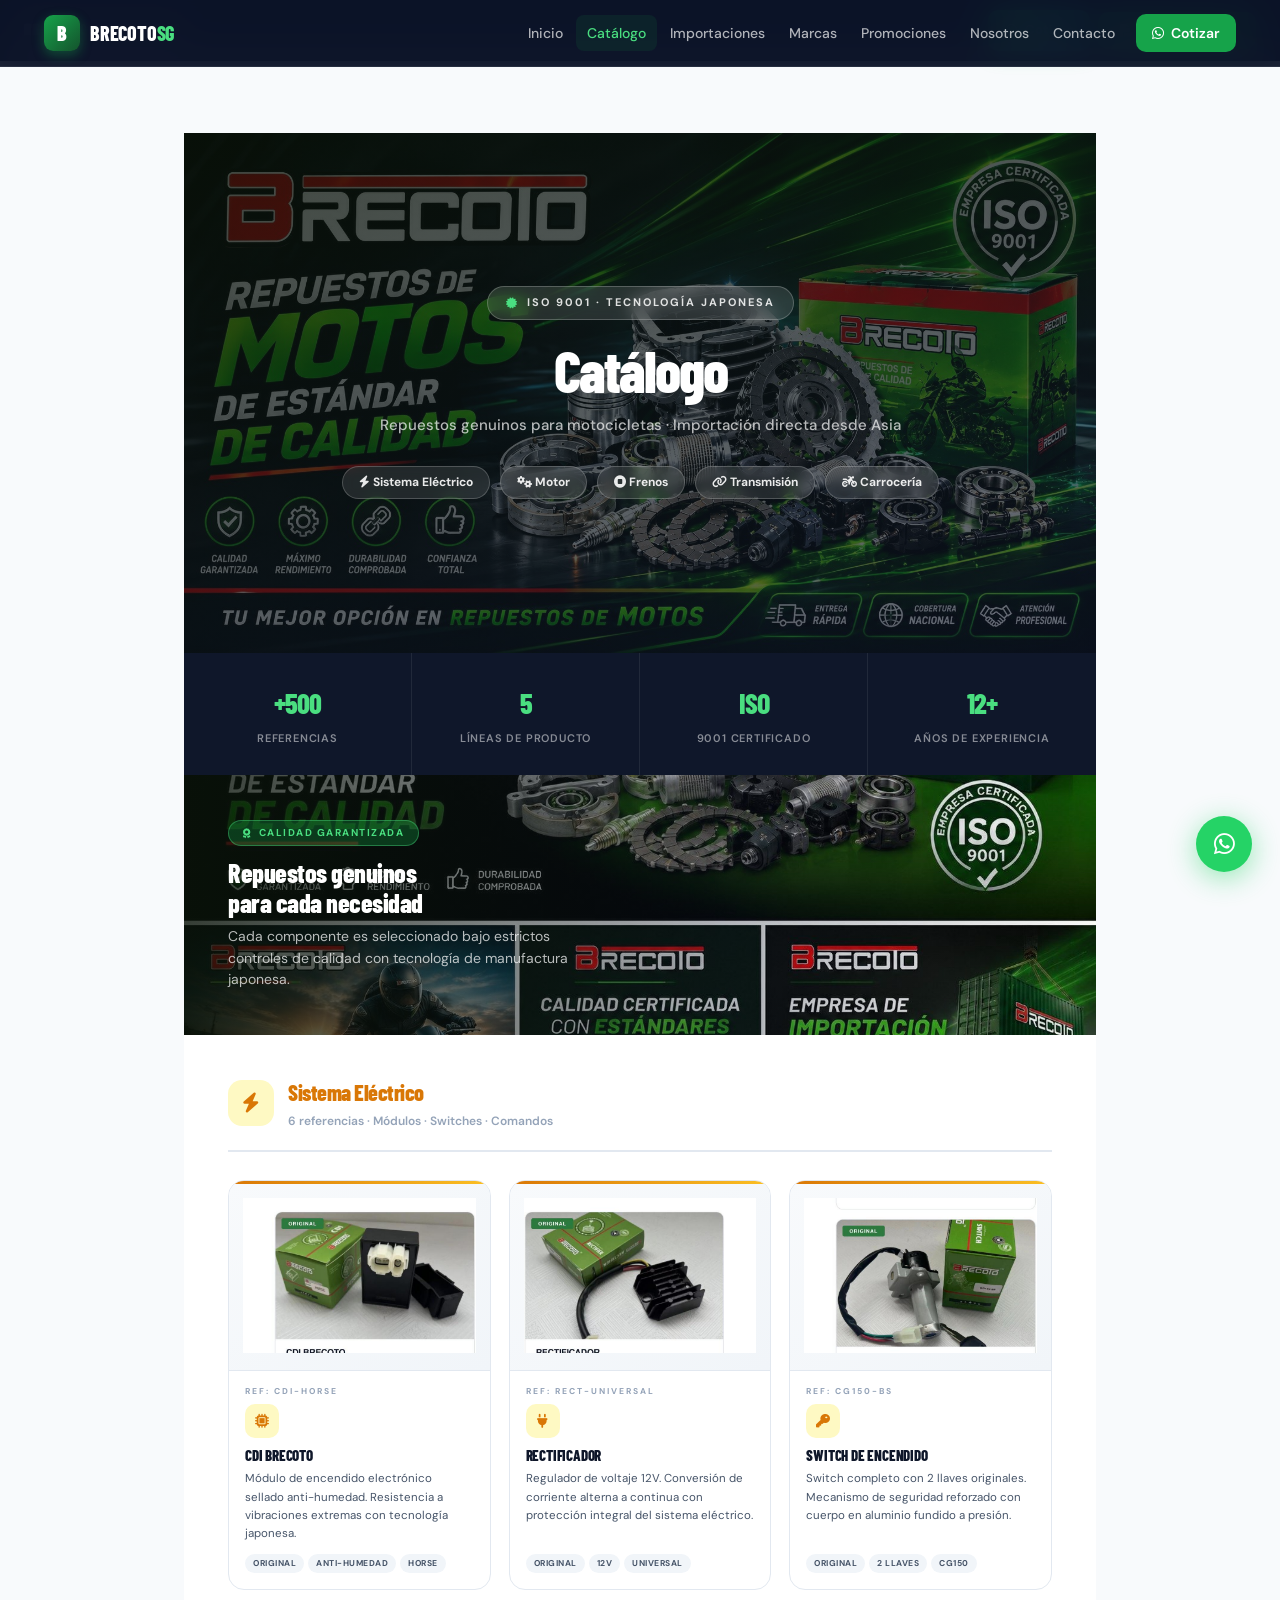
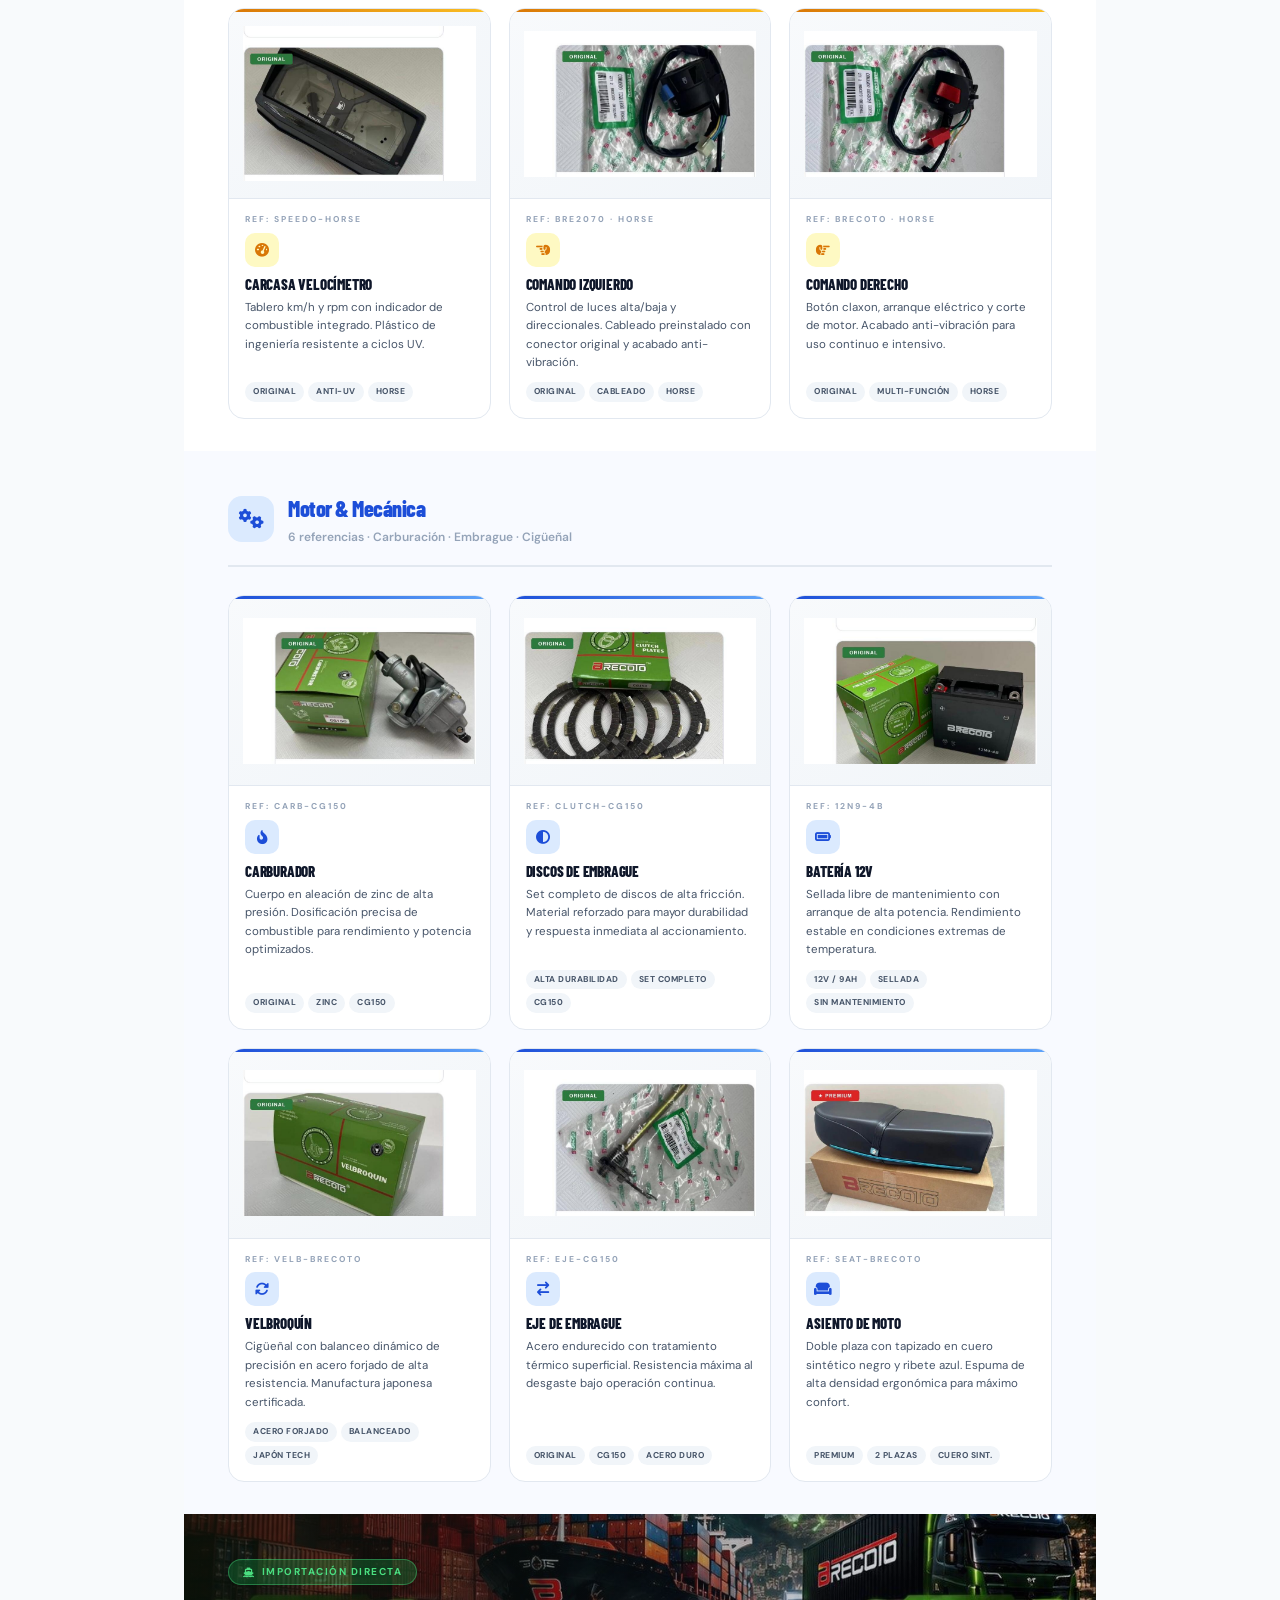
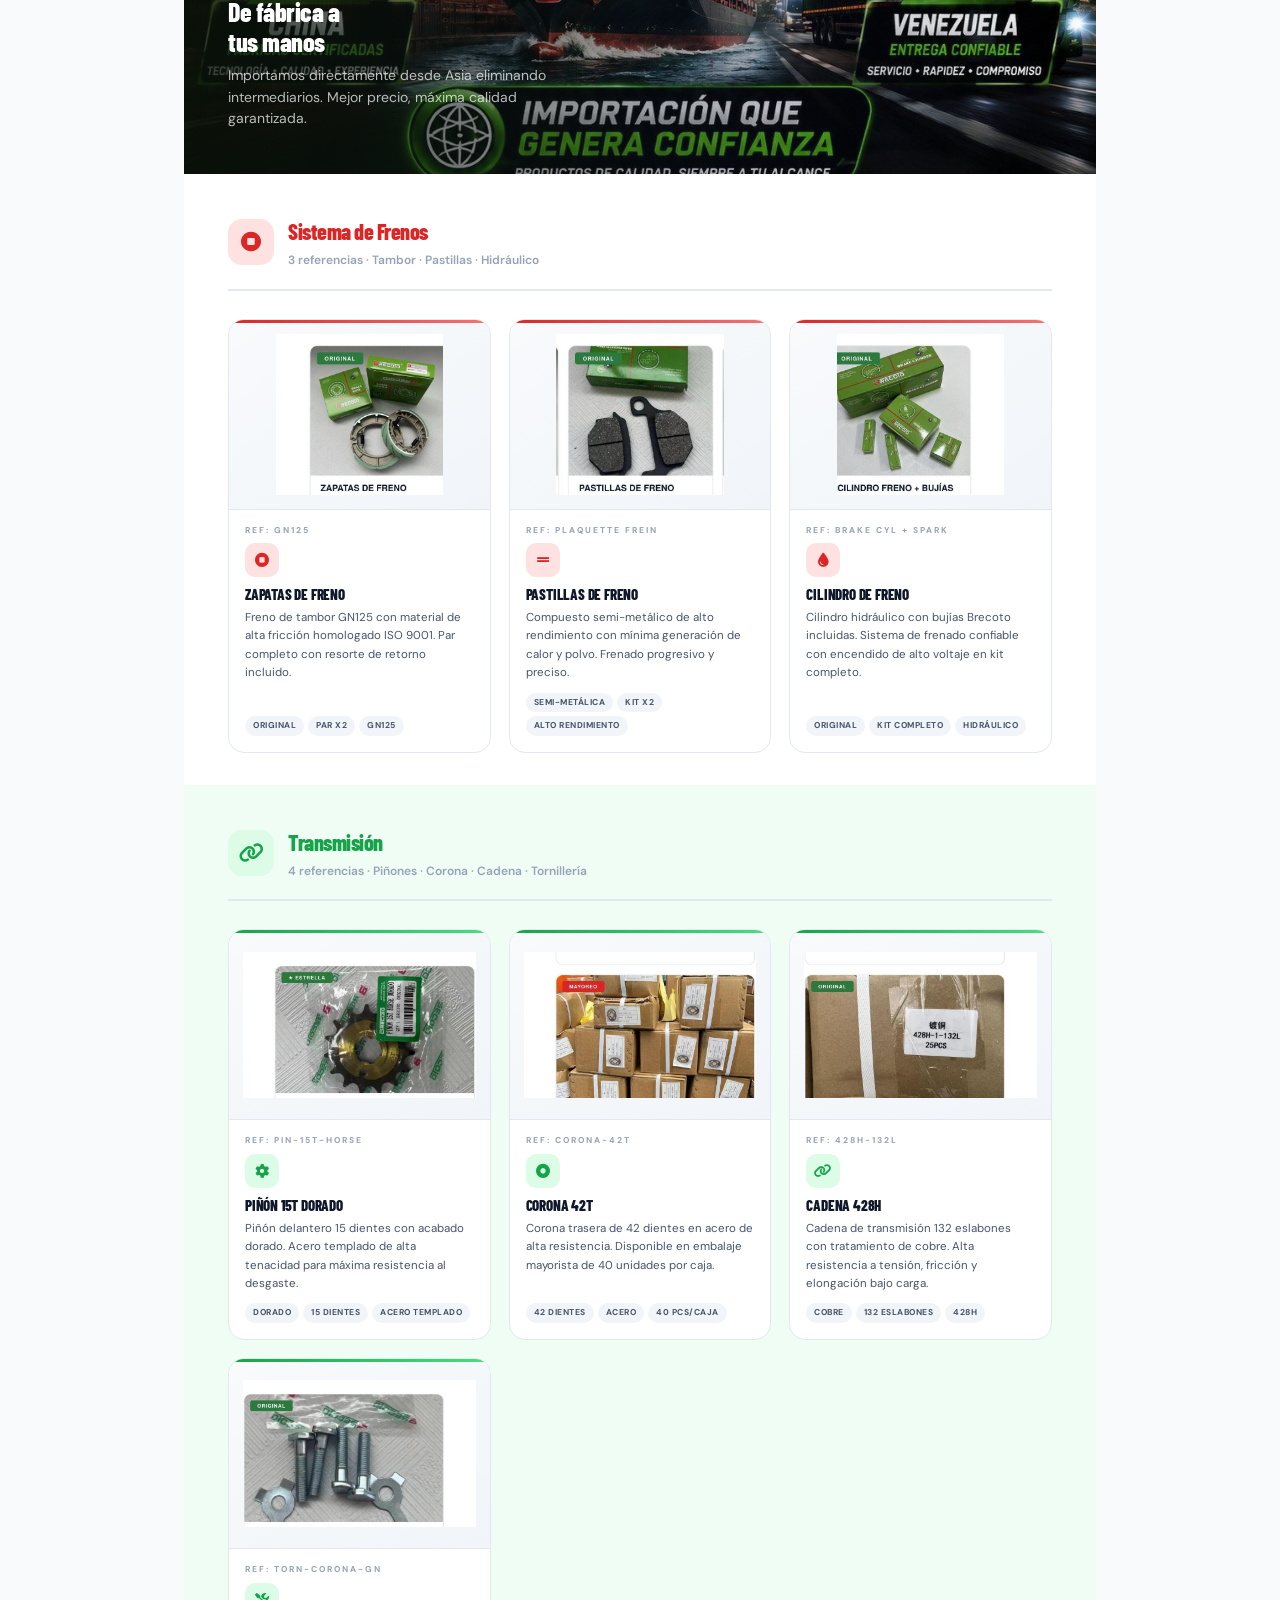
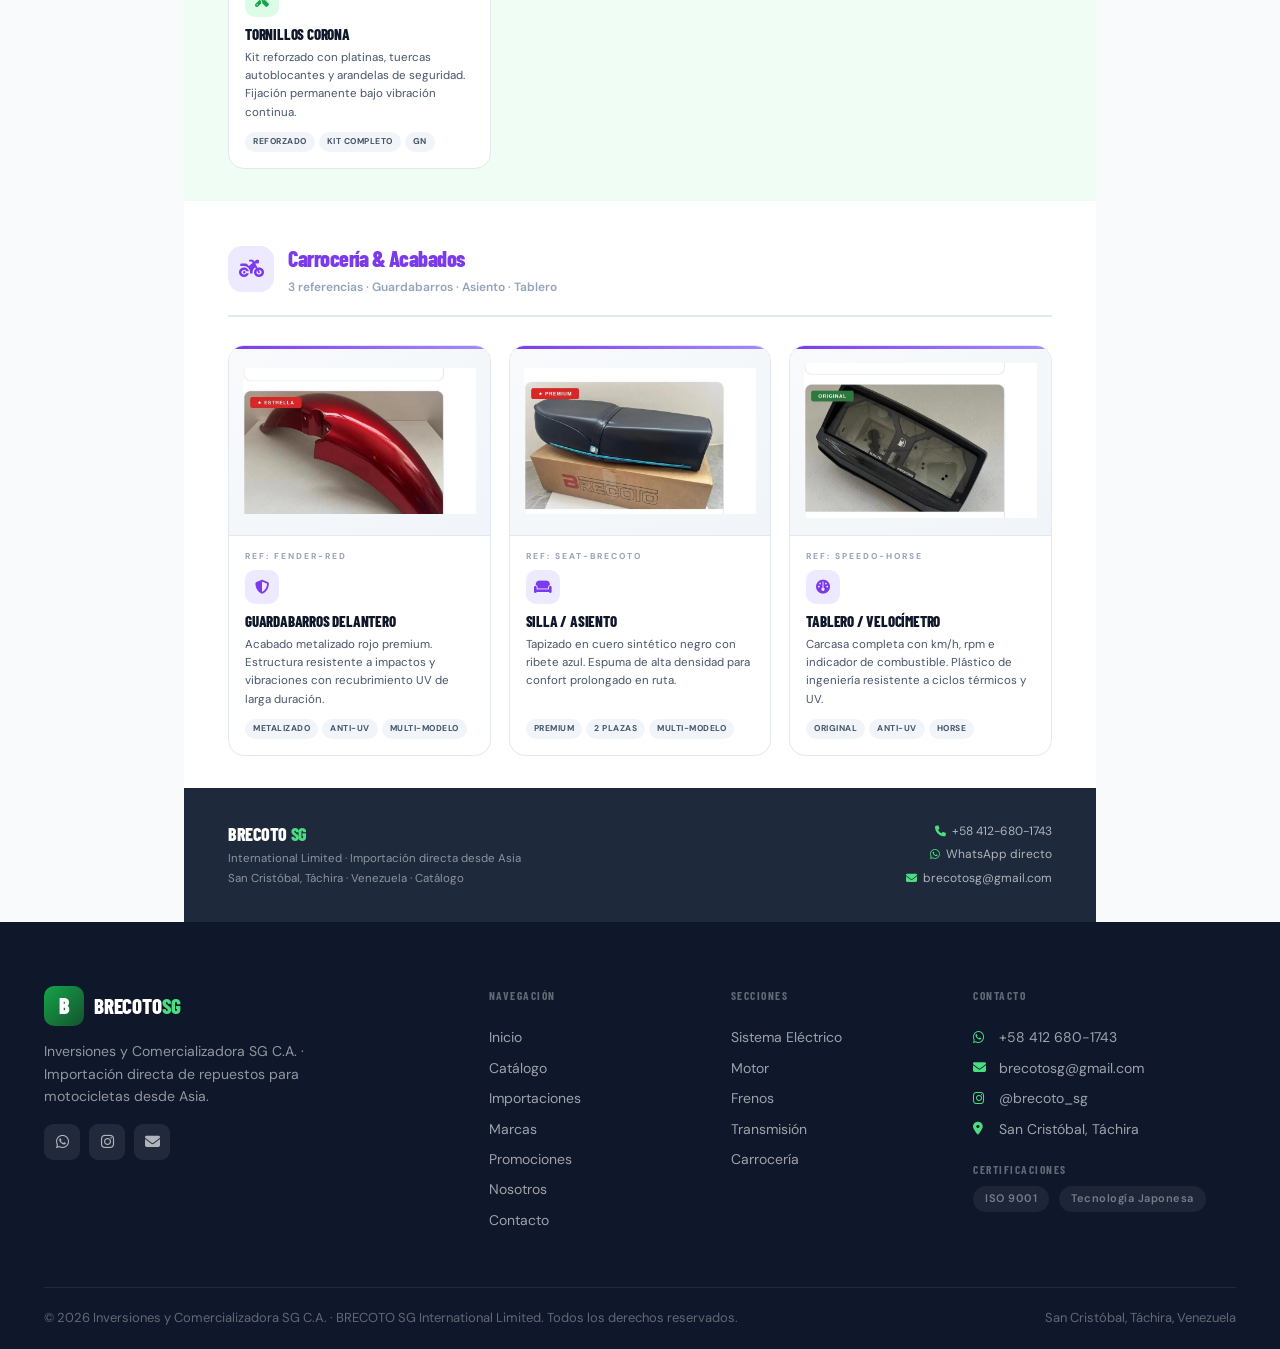
==== commit 166c0e74: "Corregir errores de diseño: verse section, footer CSS, Font Awesome - Fix verse section (#versiculo)" ====
--- a/catalogo.html
+++ b/catalogo.html
@@ -690,16 +690,16 @@
     <div class="ft-grid">
       <div>
         <div class="ft-brand-row">
-          <div class="brand-ico">B</div>
-          <span class="brand-txt" style="color:#fff;">BRECOTO<em>SG</em></span>
+          <div class="ft-brand-ico">B</div>
+          <div class="ft-brand-name">BRECOTO<span>SG</span></div>
         </div>
         <p style="color:rgba(255,255,255,.55);font-size:.88rem;line-height:1.6;margin:12px 0 16px;max-width:280px;">
           Inversiones y Comercializadora SG C.A. · Importación directa de repuestos para motocicletas desde Asia.
         </p>
-        <div style="display:flex;gap:8px;">
-          <a href="https://wa.me/584126801743" target="_blank" rel="noopener" class="ft-soc wa"><i class="fab fa-whatsapp"></i></a>
-          <a href="https://www.instagram.com/brecoto_sg?igsh=eXhyN2drc295OWs=" target="_blank" rel="noopener" class="ft-soc ig"><i class="fab fa-instagram"></i></a>
-          <a href="mailto:brecotosg@gmail.com" class="ft-soc em"><i class="fas fa-envelope"></i></a>
+        <div class="ft-soc">
+          <a href="https://wa.me/584126801743" target="_blank" rel="noopener" class="ft-si" title="WhatsApp"><i class="fab fa-whatsapp"></i></a>
+          <a href="https://www.instagram.com/brecoto_sg?igsh=eXhyN2drc295OWs=" target="_blank" rel="noopener" class="ft-si" title="Instagram"><i class="fab fa-instagram"></i></a>
+          <a href="mailto:brecotosg@gmail.com" class="ft-si" title="Correo"><i class="fas fa-envelope"></i></a>
         </div>
       </div>
       <div>
@@ -729,8 +729,8 @@
         <div style="margin-top:16px;">
           <div class="ft-col-title" style="margin-bottom:8px;">Certificaciones</div>
           <div class="ft-certs">
-            <span class="ft-cert-badge"><i class="fas fa-certificate"></i> ISO 9001</span>
-            <span class="ft-cert-badge"><i class="fas fa-award"></i> Tecnología Japonesa</span>
+            <span class="ft-cert">ISO 9001</span>
+            <span class="ft-cert">Tecnología Japonesa</span>
           </div>
         </div>
       </div>
--- a/assets/style.css
+++ b/assets/style.css
@@ -157,6 +157,10 @@
 .ft-bottom strong{color:rgba(255,255,255,.6);}
 .ft-certs{display:flex;gap:10px;flex-wrap:wrap;}
 .ft-cert{background:rgba(255,255,255,.06);padding:4px 12px;border-radius:100px;font-size:11px;font-weight:600;letter-spacing:.5px;color:rgba(255,255,255,.4);}
+.ft-cert-badge{background:rgba(255,255,255,.06);padding:4px 12px;border-radius:100px;font-size:11px;font-weight:600;letter-spacing:.5px;color:rgba(255,255,255,.4);}
+.ft-soc a{width:36px;height:36px;border-radius:9px;background:rgba(255,255,255,.08);color:rgba(255,255,255,.65);font-size:15px;display:flex;align-items:center;justify-content:center;transition:var(--tr);}
+.ft-soc a:hover{background:var(--green);color:#fff;transform:translateY(-2px);}
+.footer{background:var(--ink);padding:64px 0 0;}
 
 /* ══════════════════════════════════════════════════════════
    WHATSAPP FAB
